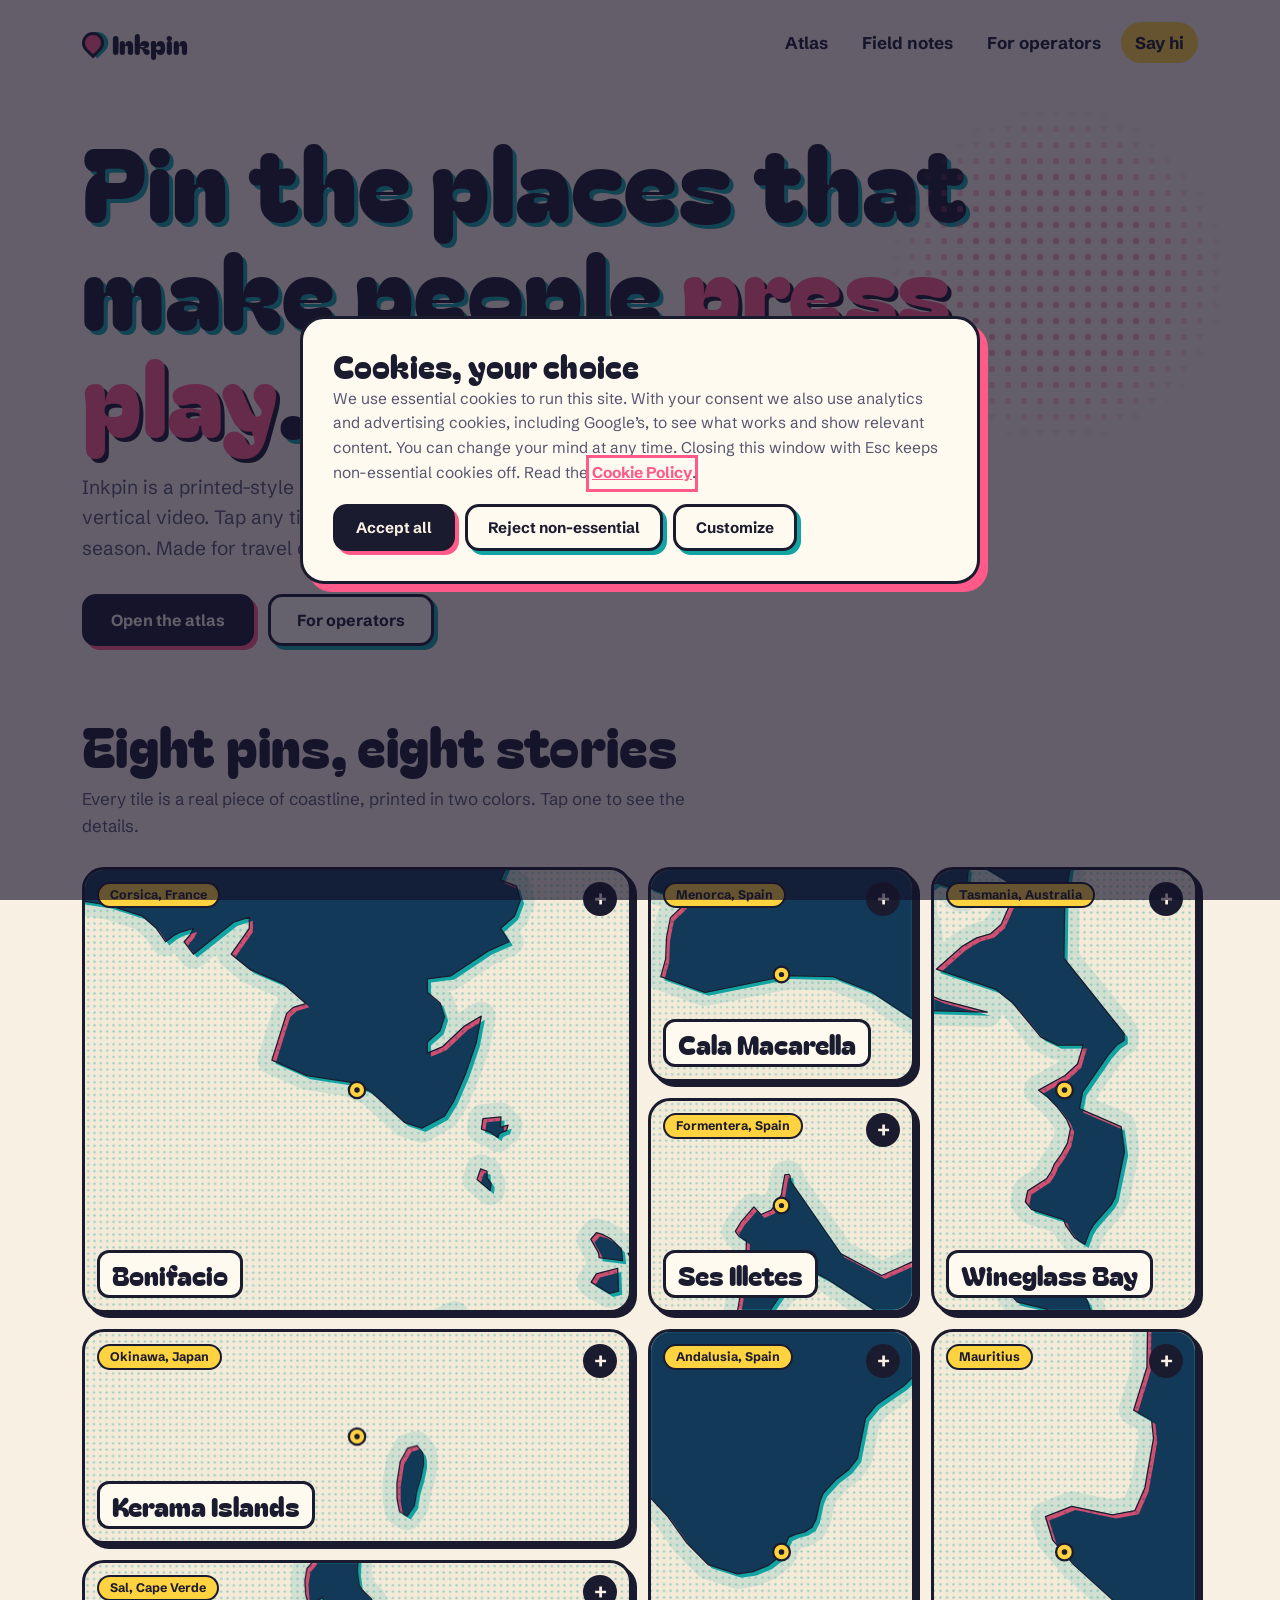
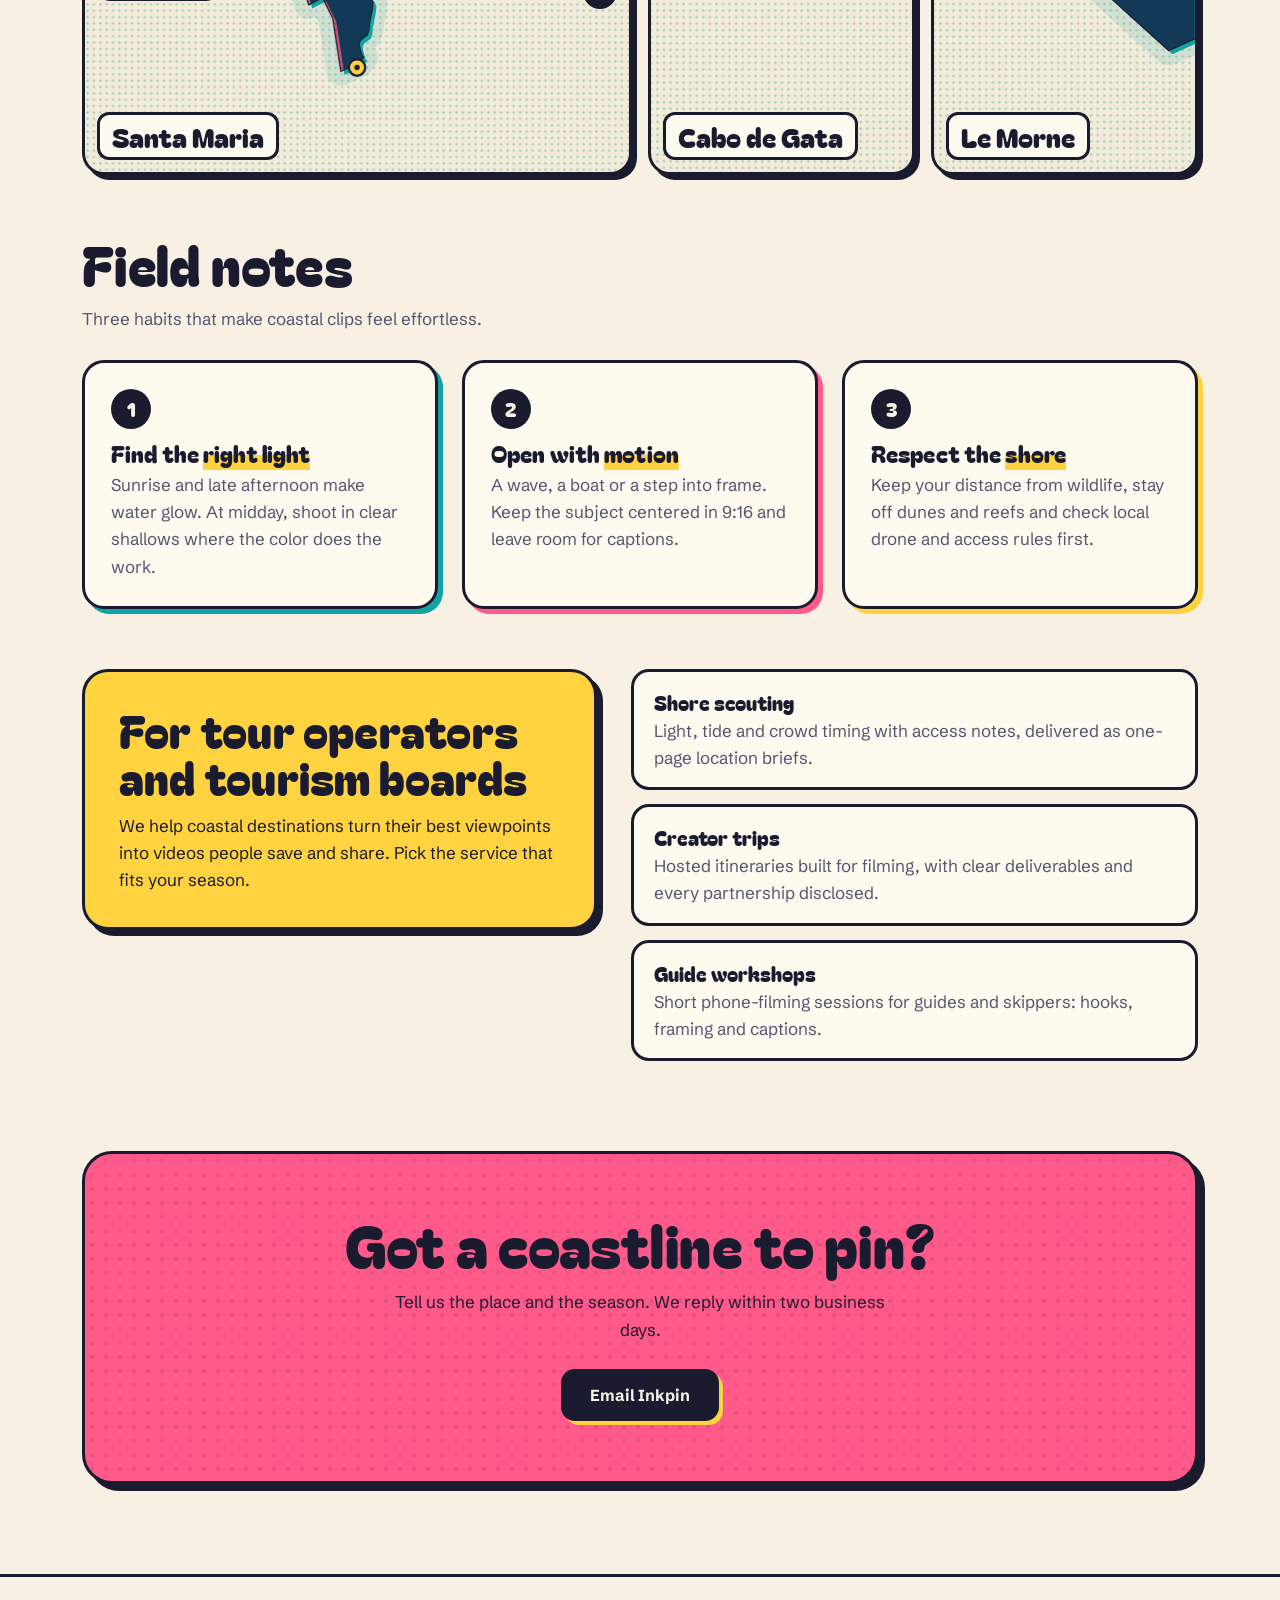
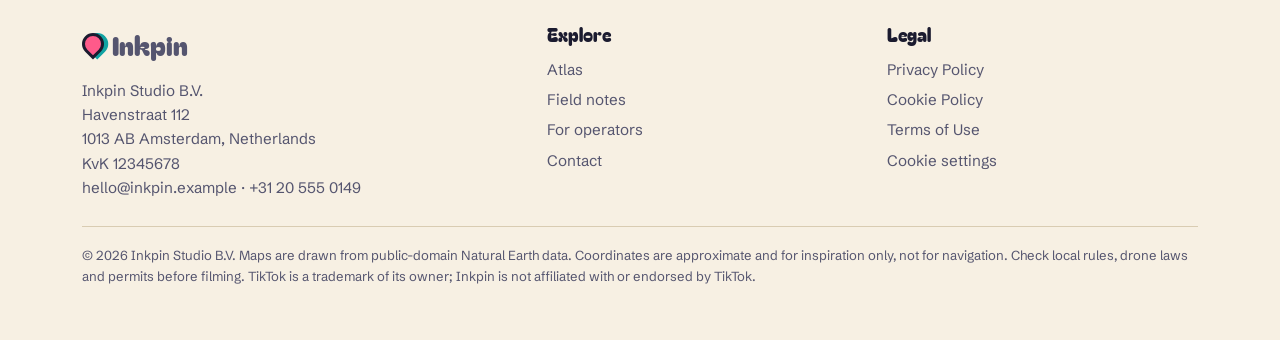
==== index.html @ 1e636bf9 "Add files via upload" ====
<!DOCTYPE html>
<html lang="en">
<head>
<meta charset="utf-8">
<meta name="viewport" content="width=device-width, initial-scale=1, viewport-fit=cover">
<title>Inkpin – A Printed-Style Atlas of Coastlines for Travel Video</title>
<meta name="description" content="Eight coastlines drawn as two-color prints, with shot ideas, light and season for travel TikTok creators and tour operators.">
<link rel="preconnect" href="https://fonts.googleapis.com">
<link rel="preconnect" href="https://fonts.gstatic.com" crossorigin>
<link href="https://fonts.googleapis.com/css2?family=Bagel+Fat+One&family=Schibsted+Grotesk:wght@400;500;700&display=swap" rel="stylesheet">
<style>
:root{--bg:#f7f0e3;--card:#fffaf0;--ink:#1b1b2f;--muted:#55556f;--pink:#ff5a8a;--teal:#12a3a3;--yel:#ffd23f;--sea:#f3ead8;--line:#d9ccb2;--blend:multiply;
box-sizing:border-box;padding-top:env(safe-area-inset-top,0px);padding-bottom:env(safe-area-inset-bottom,0px)}
@media (prefers-color-scheme:dark){:root:not([data-theme="light"]){--bg:#14131f;--card:#1d1c2e;--ink:#f7f0e3;--muted:#b4b2cc;--pink:#ff6f9a;--teal:#36d0c9;--sea:#1b1a2c;--line:#34324d;--blend:normal;color-scheme:dark}}
:root[data-theme="dark"]{--bg:#14131f;--card:#1d1c2e;--ink:#f7f0e3;--muted:#b4b2cc;--pink:#ff6f9a;--teal:#36d0c9;--sea:#1b1a2c;--line:#34324d;--blend:normal;color-scheme:dark}
html{scroll-padding-top:env(safe-area-inset-top,0px);scroll-behavior:smooth}
*,*::before,*::after{box-sizing:border-box}
body{margin:0;background:var(--bg);color:var(--ink);font:400 17px/1.6 "Schibsted Grotesk",system-ui,sans-serif}
h1,h2,h3{font-family:"Bagel Fat One","Schibsted Grotesk",sans-serif;font-weight:400;margin:0;line-height:1.05;letter-spacing:.005em}
a{color:inherit}
:focus-visible{outline:3px solid var(--pink);outline-offset:3px}
.wrap{max-width:1160px;margin:0 auto;padding:0 22px}
.top{display:flex;justify-content:space-between;align-items:center;gap:14px;flex-wrap:wrap;padding:22px 0}
.logo{font:400 1.7rem "Bagel Fat One",sans-serif;text-decoration:none;display:flex;align-items:center;gap:8px}
.logo i{width:22px;height:22px;border-radius:50% 50% 50% 0;transform:rotate(-45deg);background:var(--pink);border:3px solid var(--ink);display:block;box-shadow:3px 3px 0 var(--teal)}
.top nav{display:flex;gap:6px;flex-wrap:wrap}
.top nav a{text-decoration:none;font-weight:700;padding:7px 14px;border-radius:999px}
.top nav a:hover{background:var(--yel);color:#1b1b2f}
.btn{display:inline-block;background:var(--ink);color:var(--bg);border:3px solid var(--ink);border-radius:14px;padding:13px 26px;font:700 1rem "Schibsted Grotesk",sans-serif;text-decoration:none;cursor:pointer;box-shadow:4px 4px 0 var(--pink);transition:transform .12s,box-shadow .12s}
.btn:hover{transform:translate(2px,2px);box-shadow:2px 2px 0 var(--pink)}
.btn.o{background:var(--card);color:var(--ink);box-shadow:4px 4px 0 var(--teal)}
.btn.o:hover{box-shadow:2px 2px 0 var(--teal)}
.row{display:flex;gap:14px;flex-wrap:wrap}
.hero{padding:40px 0 60px;position:relative}
.hero h1{font-size:clamp(2.8rem,8vw,6.4rem);max-width:10em;text-shadow:4px 4px 0 var(--teal);mix-blend-mode:normal}
.hero h1 em{font-style:normal;color:var(--pink);text-shadow:4px 4px 0 var(--ink)}
.hero p{font-size:1.2rem;color:var(--muted);max-width:33em;margin:24px 0 30px}
.dots{position:absolute;right:-30px;top:20px;width:340px;height:340px;border-radius:50%;background:radial-gradient(var(--pink) 28%,transparent 30%) 0 0/16px 16px;opacity:.5;mask-image:radial-gradient(circle,#000 40%,transparent 72%);-webkit-mask-image:radial-gradient(circle,#000 40%,transparent 72%);pointer-events:none}
section{padding:50px 0 10px}
.h{max-width:38em;margin-bottom:28px}
.h h2{font-size:clamp(2rem,4.8vw,3.4rem)}
.h p{color:var(--muted);margin:12px 0 0}
.bento{display:grid;grid-template-columns:repeat(4,1fr);grid-auto-rows:215px;gap:16px;grid-auto-flow:dense}
.tile{position:relative;border:3px solid var(--ink);border-radius:22px;overflow:hidden;padding:0;cursor:pointer;background:var(--sea);box-shadow:5px 5px 0 var(--ink);text-align:left;color:var(--ink);font:inherit;transition:transform .15s,box-shadow .15s}
.tile:hover{transform:translate(-2px,-2px);box-shadow:8px 8px 0 var(--pink)}
.tile.big{grid-column:span 2;grid-row:span 2}
.tile.wide{grid-column:span 2}
.tile.tall{grid-row:span 2}
.m{position:absolute;inset:0}
.m svg{display:block;width:100%;height:100%}
.m .dt{opacity:.4}
.m pattern circle{fill:var(--teal)}
.m .sh{fill:var(--teal);opacity:.14}
.m .lt{fill:var(--teal)}
.m .lp{fill:var(--pink);mix-blend-mode:var(--blend)}
.m .lo{fill:none;stroke:var(--ink);stroke-width:1.4;stroke-linejoin:round}
.m .pn1{fill:var(--yel);stroke:var(--ink);stroke-width:2.5}
.m .pn2{fill:var(--ink)}
.nm{position:absolute;left:12px;bottom:12px;right:12px;font:400 clamp(1.15rem,2.2vw,1.7rem) "Bagel Fat One",sans-serif;line-height:1.05;background:var(--card);border:3px solid var(--ink);border-radius:12px;padding:7px 12px;width:fit-content;max-width:calc(100% - 24px)}
.rg{position:absolute;left:12px;top:12px;background:var(--yel);color:#1b1b2f;border:2px solid var(--ink);border-radius:999px;padding:1px 11px;font-size:.78rem;font-weight:700}
.pl{position:absolute;right:12px;top:12px;width:34px;height:34px;border-radius:50%;background:var(--ink);color:var(--bg);display:grid;place-items:center;font:700 1.3rem/1 "Schibsted Grotesk",sans-serif}
.notes{display:grid;grid-template-columns:repeat(auto-fit,minmax(250px,1fr));gap:24px}
.note{background:var(--card);border:3px solid var(--ink);border-radius:22px;padding:26px;box-shadow:5px 5px 0 var(--teal)}
.note:nth-child(2){box-shadow:5px 5px 0 var(--pink)}
.note:nth-child(3){box-shadow:5px 5px 0 var(--yel)}
.note b{display:inline-grid;place-items:center;width:40px;height:40px;border-radius:50%;background:var(--ink);color:var(--bg);font:400 1.2rem "Bagel Fat One",sans-serif;margin-bottom:12px}
.note h3{font-size:1.45rem;margin-bottom:6px}
.note h3 mark{background:linear-gradient(transparent 55%,var(--yel) 55%);color:inherit}
.note p{margin:0;color:var(--muted)}
.ops{display:grid;grid-template-columns:1fr 1.1fr;gap:34px;align-items:start}
.ops .yc{background:var(--yel);color:#1b1b2f;border:3px solid var(--ink);border-radius:26px;padding:34px;box-shadow:6px 6px 0 var(--ink)}
.ops .yc h2{font-size:clamp(1.9rem,4vw,2.8rem);margin-bottom:12px}
.ops .yc p{margin:0}
.ops ul{margin:0;padding:0;list-style:none;display:grid;gap:14px}
.ops li{background:var(--card);border:3px solid var(--ink);border-radius:18px;padding:16px 20px}
.ops li b{display:block;font:400 1.25rem "Bagel Fat One",sans-serif}
.ops li span{color:var(--muted)}
.cta{margin-top:30px;background:var(--pink);color:#1b1b2f;border:3px solid var(--ink);border-radius:30px;padding:60px 30px;text-align:center;box-shadow:7px 7px 0 var(--ink);position:relative;overflow:hidden}
.cta::before{content:"";position:absolute;inset:0;background:radial-gradient(#1b1b2f 22%,transparent 24%) 0 0/14px 14px;opacity:.1}
.cta>*{position:relative}
.cta h2{font-size:clamp(2rem,5vw,3.6rem)}
.cta p{max-width:30em;margin:14px auto 26px}
.cta .btn{background:#1b1b2f;color:#f7f0e3;box-shadow:4px 4px 0 var(--yel)}
footer{margin-top:80px;border-top:3px solid var(--ink);padding:44px 0 40px;color:var(--muted);font-size:.95rem}
.fg{display:grid;grid-template-columns:1.4fr 1fr 1fr;gap:30px}
footer h4{font:400 1.15rem "Bagel Fat One",sans-serif;color:var(--ink);margin:0 0 8px}
footer a,footer .lnk{display:block;color:var(--muted);text-decoration:none;background:none;border:0;padding:3px 0;font:inherit;cursor:pointer;text-align:left}
footer a:hover,footer .lnk:hover{color:var(--ink);text-decoration:underline}
address{font-style:normal}
.fine{margin-top:26px;padding-top:18px;border-top:1px solid var(--line);font-size:.82rem}
dialog{border:3px solid var(--ink);border-radius:24px;max-width:680px;width:calc(100% - 28px);padding:0;background:var(--card);color:var(--ink);box-shadow:8px 8px 0 var(--pink)}
dialog::backdrop{background:rgba(20,18,40,.65)}
.dlg{padding:26px 28px;max-height:84vh;overflow:auto}
.dlg h2{font-size:1.9rem;margin-bottom:4px}
.dlg h3{font-size:1.15rem;margin:18px 0 4px}
.dlg p{color:var(--muted);font-size:.95rem;margin:4px 0}
.dlg table{width:100%;border-collapse:collapse;font-size:.88rem;margin-top:8px}
.dlg th,.dlg td{text-align:left;border-bottom:2px solid var(--line);padding:7px 6px;color:var(--muted);vertical-align:top}
.dlg th{color:var(--ink)}
.dm{position:relative;aspect-ratio:2/1;border:3px solid var(--ink);border-radius:16px;overflow:hidden;background:var(--sea);margin-bottom:16px}
.sp .reg2{color:var(--pink);font-weight:700;margin-bottom:8px}
.sp dl{margin:12px 0 0;display:grid;grid-template-columns:auto 1fr;gap:4px 16px;border-top:2px solid var(--line);padding-top:12px;font-size:.95rem}
.sp dt{font-weight:700}.sp dd{margin:0;color:var(--muted)}
#cc .dlg{padding:30px}
#cc h2{font-size:2rem}
#cc p{font-size:.97rem;color:var(--muted)}
#cc .lk{display:inline;background:none;border:0;padding:0;font:inherit;text-decoration:underline;cursor:pointer;color:var(--pink);font-weight:700}
#cc .row{margin-top:18px;gap:10px}
#cc .btn{padding:11px 20px;font-size:.95rem}
.prefs{display:none;margin-top:12px}
.prefs.open{display:block}
.prefs label{display:flex;gap:10px;padding:9px 0;border-top:2px solid var(--line);font-size:.93rem;color:var(--muted)}
.prefs b{color:var(--ink)}
.prefs input{margin-top:4px;width:19px;height:19px;accent-color:#ff5a8a}
@media (max-width:900px){.bento{grid-template-columns:repeat(2,1fr);grid-auto-rows:185px}.ops,.fg{grid-template-columns:1fr}.dots{display:none}.top nav a:not(.keep){display:none}}
@media (prefers-reduced-motion:reduce){html{scroll-behavior:auto}.btn,.tile{transition:none}}
</style>
</head>
<body>
<div class="wrap">
  <header class="top">
    <a class="logo" href="#top"><i></i>Inkpin</a>
    <nav><a href="#atlas">Atlas</a><a href="#notes">Field notes</a><a href="#operators">For operators</a><a class="keep" href="#contact" style="background:var(--yel);color:#1b1b2f">Say hi</a></nav>
  </header>

  <main id="top">
    <div class="hero">
      <div class="dots" aria-hidden="true"></div>
      <h1>Pin the places that make people <em>press play</em>.</h1>
      <p>Inkpin is a printed-style atlas of eight coastlines that look incredible in vertical video. Tap any tile for the shot idea, the light and the best season. Made for travel creators and tour operators.</p>
      <div class="row"><a class="btn" href="#atlas">Open the atlas</a><a class="btn o" href="#operators">For operators</a></div>
    </div>

    <section id="atlas" style="padding-top:10px">
      <div class="h"><h2>Eight pins, eight stories</h2><p>Every tile is a real piece of coastline, printed in two colors. Tap one to see the details.</p></div>
      <div class="bento" id="bento"></div>
    </section>

    <section id="notes">
      <div class="h"><h2>Field notes</h2><p>Three habits that make coastal clips feel effortless.</p></div>
      <div class="notes">
        <div class="note"><b>1</b><h3>Find the <mark>right light</mark></h3><p>Sunrise and late afternoon make water glow. At midday, shoot in clear shallows where the color does the work.</p></div>
        <div class="note"><b>2</b><h3>Open with <mark>motion</mark></h3><p>A wave, a boat or a step into frame. Keep the subject centered in 9:16 and leave room for captions.</p></div>
        <div class="note"><b>3</b><h3>Respect the <mark>shore</mark></h3><p>Keep your distance from wildlife, stay off dunes and reefs and check local drone and access rules first.</p></div>
      </div>
    </section>

    <section id="operators">
      <div class="ops">
        <div class="yc"><h2>For tour operators and tourism boards</h2><p>We help coastal destinations turn their best viewpoints into videos people save and share. Pick the service that fits your season.</p></div>
        <ul>
          <li><b>Shore scouting</b><span>Light, tide and crowd timing with access notes, delivered as one-page location briefs.</span></li>
          <li><b>Creator trips</b><span>Hosted itineraries built for filming, with clear deliverables and every partnership disclosed.</span></li>
          <li><b>Guide workshops</b><span>Short phone-filming sessions for guides and skippers: hooks, framing and captions.</span></li>
        </ul>
      </div>
    </section>

    <section id="contact">
      <div class="cta"><h2>Got a coastline to pin?</h2><p>Tell us the place and the season. We reply within two business days.</p><a class="btn" href="mailto:hello@inkpin.example">Email Inkpin</a></div>
    </section>
  </main>
</div>

<footer><div class="wrap">
  <div class="fg">
    <div><a class="logo" href="#top"><i></i>Inkpin</a>
      <address style="margin-top:12px">Inkpin Studio B.V.<br>Havenstraat 112<br>1013 AB Amsterdam, Netherlands<br>KvK 12345678<br>hello@inkpin.example · +31 20 555 0149</address></div>
    <div><h4>Explore</h4><a href="#atlas">Atlas</a><a href="#notes">Field notes</a><a href="#operators">For operators</a><a href="#contact">Contact</a></div>
    <div><h4>Legal</h4><button class="lnk" data-open="privacy">Privacy Policy</button><button class="lnk" data-open="cookies">Cookie Policy</button><button class="lnk" data-open="terms">Terms of Use</button><button class="lnk" id="cc-reopen">Cookie settings</button></div>
  </div>
  <p class="fine">© 2026 Inkpin Studio B.V. Maps are drawn from public-domain Natural Earth data. Coordinates are approximate and for inspiration only, not for navigation. Check local rules, drone laws and permits before filming. TikTok is a trademark of its owner; Inkpin is not affiliated with or endorsed by TikTok.</p>
</div></footer>

<dialog id="spot"><div class="dlg sp"><button class="btn o" data-close style="float:right;padding:6px 16px;box-shadow:3px 3px 0 var(--teal)">Close</button><div id="spb"></div></div></dialog>

<dialog id="cc" aria-labelledby="cc-t"><div class="dlg">
  <h2 id="cc-t">Cookies, your choice</h2>
  <p>We use essential cookies to run this site. With your consent we also use analytics and advertising cookies, including Google’s, to see what works and show relevant content. You can change your mind at any time. Closing this window with Esc keeps non-essential cookies off. Read the <button class="lk" data-open="cookies">Cookie Policy</button>.</p>
  <div class="prefs" id="prefs">
    <label><input type="checkbox" checked disabled><span><b>Necessary.</b> Security and remembering your choice. Always on.</span></label>
    <label><input type="checkbox" id="c-an"><span><b>Analytics.</b> Aggregated visit statistics, e.g. Google Analytics.</span></label>
    <label><input type="checkbox" id="c-ad"><span><b>Advertising.</b> Ad measurement and personalization, e.g. Google Ads.</span></label>
  </div>
  <div class="row">
    <button class="btn" id="cc-all">Accept all</button>
    <button class="btn o" id="cc-none">Reject non-essential</button>
    <button class="btn o" id="cc-cust">Customize</button>
    <button class="btn" id="cc-save" style="display:none">Save choices</button>
  </div>
</div></dialog>

<dialog id="privacy"><div class="dlg"><button class="btn o" data-close style="float:right;padding:6px 16px;box-shadow:3px 3px 0 var(--teal)">Close</button><h2>Privacy Policy</h2><p>Last updated: November 17, 2026</p>
<h3>Who we are</h3><p>Inkpin Studio B.V., Havenstraat 112, 1013 AB Amsterdam, Netherlands (KvK 12345678), is the controller of personal data processed through this site. Contact: hello@inkpin.example.</p>
<h3>What we collect</h3><p>Details you send by email (name, email address, message) and, only with your consent, cookie data such as pages viewed, approximate location, device and browser type.</p>
<h3>Why we use it</h3><p>To reply to you (legitimate interest), to improve the site (consent for analytics) and to measure advertising (consent).</p>
<h3>Google services</h3><p>If you accept analytics or advertising cookies, Google may process data under its own policies; see policies.google.com/technologies/partner-sites. Google Consent Mode keeps storage denied until you choose.</p>
<h3>Retention and sharing</h3><p>Enquiry emails are kept up to 24 months. We share data only with service providers acting for us, such as email and analytics tools, or when the law requires. We do not sell personal information.</p>
<h3>Your rights</h3><p>Under the GDPR you can access, correct, delete or port your data, restrict or object to processing, withdraw consent anytime and complain to the Dutch Data Protection Authority (Autoriteit Persoonsgegevens) or your local regulator.</p>
<h3>Children</h3><p>This site is not directed at children under 16.</p></div></dialog>

<dialog id="cookies"><div class="dlg"><button class="btn o" data-close style="float:right;padding:6px 16px;box-shadow:3px 3px 0 var(--teal)">Close</button><h2>Cookie Policy</h2><p>Last updated: November 17, 2026</p>
<p>Cookies and similar tools such as local storage are small files kept on your device. We ask for consent before using any that are not strictly necessary, and rejecting is as easy as accepting.</p>
<table><tr><th>Category</th><th>Purpose</th><th>Duration</th></tr>
<tr><td>Necessary</td><td>Stores your choice (inkpin_consent)</td><td>12 months</td></tr>
<tr><td>Analytics</td><td>Measures visits, e.g. Google Analytics (_ga, _ga_*)</td><td>Up to 24 months</td></tr>
<tr><td>Advertising</td><td>Ad measurement, e.g. Google Ads (_gcl_*, IDE)</td><td>Up to 13 months</td></tr></table>
<h3>Change your mind</h3><p>Use “Cookie settings” in the footer at any time, or block and delete cookies in your browser settings.</p>
<h3>Consent signals</h3><p>Where Google tags are used, your choice is passed through Google Consent Mode (analytics_storage, ad_storage, ad_user_data and ad_personalization default to denied).</p></div></dialog>

<dialog id="terms"><div class="dlg"><button class="btn o" data-close style="float:right;padding:6px 16px;box-shadow:3px 3px 0 var(--teal)">Close</button><h2>Terms of Use</h2><p>Last updated: November 17, 2026</p>
<p>Content here is for general inspiration and is not a navigational aid. Conditions, access rules, drone regulations, tides and seasons change, so verify details with local authorities and providers before you travel or film.</p>
<p>All text and design belong to Inkpin Studio B.V. and may not be copied without permission. We are not liable for loss arising from reliance on this information, except where the law does not allow us to exclude liability. These terms are governed by Dutch law.</p></div></dialog>

<script>
(function(){
  var P=[["big", "Bonifacio", "Corsica, France", "Film the old town perched on white cliffs from a boat in the strait, then cut to a stair shot down to the harbour.", "41.39° N, 9.16° E", "Late afternoon", "May–Jun, Sep"], ["small", "Cala Macarella", "Menorca, Spain", "Walk down the pine-shaded path to reveal the pale cove, then drop to water level for a slow pan across the shallows.", "39.94° N, 3.94° E", "Early morning", "May–Jun, Sep"], ["tall", "Wineglass Bay", "Tasmania, Australia", "Climb to the lookout and frame the perfect crescent beach, then descend to the sand for a slow-motion walk.", "42.16° S, 148.30° E", "Morning", "Oct–Apr"], ["small", "Ses Illetes", "Formentera, Spain", "Shoot the sandbar where both sides of the sea meet, with a low angle that makes the water look endless.", "38.73° N, 1.43° E", "Late morning", "Jun, Sep"], ["wide", "Kerama Islands", "Okinawa, Japan", "Drop into clear blue shallows from the edge of the boat. Keep a respectful distance from sea turtles.", "26.23° N, 127.30° E", "Midday", "Apr–Oct"], ["tall", "Cabo de Gata", "Andalusia, Spain", "Dry volcanic cliffs and wild coves: start on a ridge trail and finish with a barefoot walk into the sea.", "36.75° N, 2.11° W", "Sunrise", "Apr–Jun, Oct"], ["tall", "Le Morne", "Mauritius", "Kitesurfers racing across the lagoon with the mountain behind them, then a quiet close-up of footprints on the sand.", "20.45° S, 57.31° E", "Afternoon", "Jun–Oct"], ["wide", "Santa Maria", "Sal, Cape Verde", "Start on the long pier at sunrise with fishermen at work, then cut to colorful boats and a wide ocean finish.", "16.60° N, 22.91° W", "Sunrise", "Nov–Jun"]];
  var MAPS=["<svg viewBox=\"0 0 600 500\" preserveAspectRatio=\"xMidYMid slice\" role=\"img\" aria-label=\"Map of the coast around Bonifacio\" xmlns=\"http://www.w3.org/2000/svg\"><defs><pattern id=\"d0\" width=\"7\" height=\"7\" patternUnits=\"userSpaceOnUse\"><circle cx=\"3.5\" cy=\"3.5\" r=\"1.3\"/></pattern></defs><rect class=\"dt\" width=\"600\" height=\"500\" fill=\"url(#d0)\"/><path class=\"sh\" d=\"M550.9 434.4L552.6 441.7L543.9 454.6L542.2 460.7L543.0 466.9L546.1 472.4L549.6 475.5L559.8 481.9L570.5 488.2L574.8 489.9L581.1 490.2L592.5 487.3L596.8 485.4L600.4 482.5L603.5 477.2L604.4 472.7L604.2 463.5L608.5 464.2L613.1 463.6L617.3 461.7L620.0 459.5L620.0 393.9L610.8 401.1L597.8 409.1L590.1 401.8L577.4 394.7L564.3 391.3L559.7 391.9L555.4 393.9L551.8 397.0L544.8 405.5L542.1 412.5L542.9 420.1L550.9 434.4ZM604.8 519.9L599.4 514.6L582.3 506.4L578.2 505.0L567.8 503.6L562.8 504.6L551.3 509.6L547.3 514.0L545.0 520.0L604.8 519.9ZM106.7 109.7L110.1 113.1L114.4 115.3L119.1 116.2L123.8 115.6L129.5 112.7L145.3 100.1L146.5 106.3L150.1 111.6L173.9 130.9L210.5 146.7L214.9 150.6L210.5 154.8L207.7 159.1L190.5 213.7L190.2 218.3L191.3 222.9L193.6 226.9L197.0 230.1L239.7 249.2L287.0 256.8L306.3 265.2L344.2 299.5L368.1 307.8L371.3 308.2L376.1 307.5L406.6 291.2L409.8 287.5L420.9 269.6L434.8 237.4L446.6 203.4L452.8 171.4L452.7 165.0L450.1 159.2L445.5 154.8L439.6 152.6L434.8 152.5L430.3 153.9L411.8 164.8L406.4 147.7L404.0 143.8L400.6 140.5L407.2 139.6L411.2 138.0L452.1 110.9L475.6 100.5L480.3 96.6L483.1 91.2L483.8 86.7L483.2 82.2L479.3 74.7L485.4 69.2L488.0 65.3L495.3 46.3L496.2 39.7L490.1 17.8L486.0 12.8L479.7 9.5L482.3 -8.9L481.2 -20.0L-20.0 -20.0L-20.0 58.5L-11.4 56.5L21.2 61.5L54.9 72.1L66.6 82.4L76.7 96.9L80.1 99.9L84.3 101.8L90.3 102.5L94.8 101.4L98.8 99.1L106.7 109.7ZM462.1 516.5L457.9 511.9L455.3 510.3L450.8 508.9L446.2 508.8L431.4 512.2L427.2 511.5L425.6 509.7L422.9 494.5L420.2 488.9L418.0 486.6L414.0 484.1L409.5 482.8L406.4 482.8L400.3 484.4L374.4 497.4L340.9 506.8L317.6 520.0L464.1 520.0L462.1 516.5ZM285.9 520.0L278.9 515.9L272.7 515.2L266.6 516.9L262.4 520.0L285.9 520.0ZM470.3 309.8L475.5 306.7L478.4 303.3L482.0 293.1L482.6 288.5L481.9 283.9L479.8 279.8L476.7 276.3L473.9 274.5L469.9 268.2L463.4 264.4L457.3 263.8L435.7 266.0L431.1 267.7L427.3 270.7L424.5 274.7L423.4 277.7L421.2 292.3L421.7 297.1L422.8 300.1L426.7 305.2L430.8 307.8L439.7 310.9L449.1 317.1L453.6 318.3L458.3 318.2L462.8 316.7L466.6 313.9L470.3 309.8ZM442.2 322.0L437.5 321.0L432.7 321.4L428.3 323.2L424.6 326.2L421.3 331.7L416.8 344.9L416.4 349.6L418.1 355.8L422.0 360.8L439.1 374.9L443.5 376.6L448.2 376.9L451.3 376.3L455.5 374.4L459.1 371.4L460.9 368.8L462.6 364.4L463.9 352.0L462.4 346.3L459.4 341.6L459.0 336.2L456.5 330.5L452.0 326.1L442.2 322.0Z\"/><path class=\"lt\" transform=\"translate(4 4)\" d=\"M410.6 516.9L407.5 498.7L380.1 512.4L352.7 520.0L413.4 520.0L410.6 516.9ZM587.5 446.6L564.0 452.8L558.2 461.9L578.6 474.4L588.5 471.8L587.5 446.6ZM436.4 336.9L432.4 348.6L446.9 360.9L447.9 353.0L443.5 346.8L443.4 339.6L436.4 336.9ZM456.7 298.6L459.3 296.8L464.9 294.8L466.6 288.8L458.1 291.3L458.8 279.7L438.9 281.7L437.2 293.1L447.4 296.8L455.5 302.4L456.7 298.6ZM-12.1 40.2L24.8 45.8L62.9 57.9L78.7 71.7L88.9 86.5L97.6 79.8L103.6 76.4L119.6 71.7L116.4 78.3L109.4 86.5L119.6 100.2L163.8 65.0L181.2 59.3L181.2 71.7L161.3 100.2L182.8 117.6L219.2 133.0L243.5 154.7L229.7 158.9L222.4 165.5L206.1 217.0L244.8 234.1L291.5 241.3L315.2 251.6L352.3 285.7L371.6 292.2L396.3 279.0L406.8 262.1L419.7 232.2L431.4 198.2L437.1 168.4L418.5 179.5L394.6 202.1L377.6 209.4L377.6 197.0L391.5 184.8L396.5 169.4L391.6 153.9L377.6 142.3L377.6 127.5L403.6 124.0L444.4 96.8L467.8 86.5L458.5 71.7L473.7 58.3L480.3 40.7L475.9 25.2L458.5 18.2L464.6 4.1L466.4 -9.6L465.1 -20.0L-20.0 -20.0L-20.0 42.1L-12.1 40.2ZM568.4 519.6L567.3 520.0L571.0 520.0L568.4 519.6ZM608.5 421.0L604.1 429.0L599.0 430.2L608.7 448.2L615.2 437.0L620.0 440.2L620.0 414.3L608.5 421.0ZM566.5 429.9L567.1 435.0L592.9 438.3L591.5 425.3L580.4 414.5L571.6 409.6L564.0 407.3L557.9 414.6L566.5 429.9Z\"/><path class=\"lp\" d=\"M410.6 516.9L407.5 498.7L380.1 512.4L352.7 520.0L413.4 520.0L410.6 516.9ZM587.5 446.6L564.0 452.8L558.2 461.9L578.6 474.4L588.5 471.8L587.5 446.6ZM436.4 336.9L432.4 348.6L446.9 360.9L447.9 353.0L443.5 346.8L443.4 339.6L436.4 336.9ZM456.7 298.6L459.3 296.8L464.9 294.8L466.6 288.8L458.1 291.3L458.8 279.7L438.9 281.7L437.2 293.1L447.4 296.8L455.5 302.4L456.7 298.6ZM-12.1 40.2L24.8 45.8L62.9 57.9L78.7 71.7L88.9 86.5L97.6 79.8L103.6 76.4L119.6 71.7L116.4 78.3L109.4 86.5L119.6 100.2L163.8 65.0L181.2 59.3L181.2 71.7L161.3 100.2L182.8 117.6L219.2 133.0L243.5 154.7L229.7 158.9L222.4 165.5L206.1 217.0L244.8 234.1L291.5 241.3L315.2 251.6L352.3 285.7L371.6 292.2L396.3 279.0L406.8 262.1L419.7 232.2L431.4 198.2L437.1 168.4L418.5 179.5L394.6 202.1L377.6 209.4L377.6 197.0L391.5 184.8L396.5 169.4L391.6 153.9L377.6 142.3L377.6 127.5L403.6 124.0L444.4 96.8L467.8 86.5L458.5 71.7L473.7 58.3L480.3 40.7L475.9 25.2L458.5 18.2L464.6 4.1L466.4 -9.6L465.1 -20.0L-20.0 -20.0L-20.0 42.1L-12.1 40.2ZM568.4 519.6L567.3 520.0L571.0 520.0L568.4 519.6ZM608.5 421.0L604.1 429.0L599.0 430.2L608.7 448.2L615.2 437.0L620.0 440.2L620.0 414.3L608.5 421.0ZM566.5 429.9L567.1 435.0L592.9 438.3L591.5 425.3L580.4 414.5L571.6 409.6L564.0 407.3L557.9 414.6L566.5 429.9Z\"/><path class=\"lo\" d=\"M410.6 516.9L407.5 498.7L380.1 512.4L352.7 520.0L413.4 520.0L410.6 516.9ZM587.5 446.6L564.0 452.8L558.2 461.9L578.6 474.4L588.5 471.8L587.5 446.6ZM436.4 336.9L432.4 348.6L446.9 360.9L447.9 353.0L443.5 346.8L443.4 339.6L436.4 336.9ZM456.7 298.6L459.3 296.8L464.9 294.8L466.6 288.8L458.1 291.3L458.8 279.7L438.9 281.7L437.2 293.1L447.4 296.8L455.5 302.4L456.7 298.6ZM-12.1 40.2L24.8 45.8L62.9 57.9L78.7 71.7L88.9 86.5L97.6 79.8L103.6 76.4L119.6 71.7L116.4 78.3L109.4 86.5L119.6 100.2L163.8 65.0L181.2 59.3L181.2 71.7L161.3 100.2L182.8 117.6L219.2 133.0L243.5 154.7L229.7 158.9L222.4 165.5L206.1 217.0L244.8 234.1L291.5 241.3L315.2 251.6L352.3 285.7L371.6 292.2L396.3 279.0L406.8 262.1L419.7 232.2L431.4 198.2L437.1 168.4L418.5 179.5L394.6 202.1L377.6 209.4L377.6 197.0L391.5 184.8L396.5 169.4L391.6 153.9L377.6 142.3L377.6 127.5L403.6 124.0L444.4 96.8L467.8 86.5L458.5 71.7L473.7 58.3L480.3 40.7L475.9 25.2L458.5 18.2L464.6 4.1L466.4 -9.6L465.1 -20.0L-20.0 -20.0L-20.0 42.1L-12.1 40.2ZM568.4 519.6L567.3 520.0L571.0 520.0L568.4 519.6ZM608.5 421.0L604.1 429.0L599.0 430.2L608.7 448.2L615.2 437.0L620.0 440.2L620.0 414.3L608.5 421.0ZM566.5 429.9L567.1 435.0L592.9 438.3L591.5 425.3L580.4 414.5L571.6 409.6L564.0 407.3L557.9 414.6L566.5 429.9Z\"/><circle class=\"pn1\" cx=\"300\" cy=\"250\" r=\"9\"/><circle class=\"pn2\" cx=\"300\" cy=\"250\" r=\"3\"/></svg>", "<svg viewBox=\"0 0 300 240\" preserveAspectRatio=\"xMidYMid slice\" role=\"img\" aria-label=\"Map of the coast around Cala Macarella\" xmlns=\"http://www.w3.org/2000/svg\"><defs><pattern id=\"d1\" width=\"7\" height=\"7\" patternUnits=\"userSpaceOnUse\"><circle cx=\"3.5\" cy=\"3.5\" r=\"1.3\"/></pattern></defs><rect class=\"dt\" width=\"300\" height=\"240\" fill=\"url(#d1)\"/><path class=\"sh\" d=\"M12.0 42.6L8.5 47.0L6.8 51.6L2.2 75.3L1.1 99.6L-4.6 121.4L-4.2 126.2L-2.4 130.6L0.6 134.3L4.6 136.9L56.9 155.6L62.5 156.5L158.3 137.3L206.3 138.4L246.3 154.4L320.0 203.2L320.0 -20.0L-20.0 -20.0L-20.0 25.0L-8.1 35.0L12.0 42.6Z\"/><path class=\"lt\" transform=\"translate(4 4)\" d=\"M-11.9 10.8L0.1 21.2L26.8 31.0L37.5 40.5L22.5 54.7L18.0 77.3L17.0 102.0L11.4 122.5L62.2 140.5L156.9 121.3L209.5 122.5L253.8 140.1L320.0 184.0L320.0 -20.0L-20.0 -20.0L-20.0 -2.5L-11.9 10.8Z\"/><path class=\"lp\" d=\"M-11.9 10.8L0.1 21.2L26.8 31.0L37.5 40.5L22.5 54.7L18.0 77.3L17.0 102.0L11.4 122.5L62.2 140.5L156.9 121.3L209.5 122.5L253.8 140.1L320.0 184.0L320.0 -20.0L-20.0 -20.0L-20.0 -2.5L-11.9 10.8Z\"/><path class=\"lo\" d=\"M-11.9 10.8L0.1 21.2L26.8 31.0L37.5 40.5L22.5 54.7L18.0 77.3L17.0 102.0L11.4 122.5L62.2 140.5L156.9 121.3L209.5 122.5L253.8 140.1L320.0 184.0L320.0 -20.0L-20.0 -20.0L-20.0 -2.5L-11.9 10.8Z\"/><circle class=\"pn1\" cx=\"150\" cy=\"120\" r=\"9\"/><circle class=\"pn2\" cx=\"150\" cy=\"120\" r=\"3\"/></svg>", "<svg viewBox=\"0 0 300 470\" preserveAspectRatio=\"xMidYMid slice\" role=\"img\" aria-label=\"Map of the coast around Wineglass Bay\" xmlns=\"http://www.w3.org/2000/svg\"><defs><pattern id=\"d2\" width=\"7\" height=\"7\" patternUnits=\"userSpaceOnUse\"><circle cx=\"3.5\" cy=\"3.5\" r=\"1.3\"/></pattern></defs><rect class=\"dt\" width=\"300\" height=\"470\" fill=\"url(#d2)\"/><path class=\"sh\" d=\"M112.5 188.7L116.5 192.1L135.9 201.5L140.0 202.8L144.9 203.0L141.2 206.4L112.0 223.0L108.1 228.0L106.5 234.1L107.3 240.3L109.4 244.5L112.8 247.9L121.4 254.5L131.0 264.7L138.5 274.7L139.7 277.6L138.0 286.1L132.6 295.8L125.2 306.4L119.4 318.0L100.7 330.4L96.7 335.1L95.1 339.5L92.3 352.6L92.8 359.0L95.8 364.6L102.5 372.7L105.8 375.8L109.9 377.8L136.8 386.3L148.0 402.4L151.2 405.8L166.0 414.8L170.7 415.7L175.3 415.4L181.0 412.8L184.4 409.5L186.7 405.3L191.3 393.0L193.9 388.6L212.9 366.8L218.0 357.4L219.6 353.1L230.0 300.5L226.0 270.5L223.2 264.6L219.6 261.1L216.8 259.5L184.0 245.4L184.3 243.4L209.1 207.6L216.8 198.8L223.7 194.3L227.0 190.7L229.4 184.7L229.5 174.2L228.3 168.4L226.0 164.6L165.4 88.8L166.3 30.1L175.5 -20.0L-20.0 -20.0L-20.0 165.5L68.5 167.8L73.1 166.8L78.3 163.5L81.9 158.5L83.3 153.3L112.5 188.7ZM19.1 63.3L13.5 41.4L13.6 33.4L16.1 31.4L17.6 31.9L27.0 40.7L31.3 43.1L36.1 44.1L46.7 43.5L51.3 42.0L54.0 40.3L58.2 35.4L59.9 30.9L61.6 14.2L76.4 23.1L76.1 32.8L69.1 48.6L63.0 53.9L48.2 58.7L30.8 68.9L20.7 77.8L19.1 63.3ZM180.4 440.2L175.7 435.3L156.2 422.6L121.3 409.6L117.3 408.7L96.7 406.7L91.0 407.7L75.5 413.5L71.4 415.8L67.2 420.4L65.2 426.3L65.1 429.4L66.0 433.9L78.5 460.5L88.1 472.8L94.3 476.6L122.9 483.5L131.0 490.0L202.7 490.0L195.0 472.1L189.4 455.0L180.4 440.2Z\"/><path class=\"lt\" transform=\"translate(4 4)\" d=\"M180.0 477.7L174.6 461.1L166.8 448.6L149.0 436.8L115.8 424.6L96.6 422.7L81.0 428.5L92.9 453.7L99.4 461.4L130.1 468.7L142.8 479.0L153.3 490.0L185.3 490.0L180.0 477.7ZM61.6 -4.5L92.7 14.2L92.0 36.4L82.3 58.3L70.8 68.3L56.2 72.5L40.2 81.9L13.1 105.9L76.9 127.6L94.6 141.8L124.9 178.5L142.8 187.0L170.0 186.8L163.9 207.3L150.6 219.5L122.4 235.2L132.1 242.5L143.3 254.3L152.5 266.7L156.4 276.0L153.2 291.7L146.2 304.4L139.1 314.2L136.0 321.8L131.1 329.5L110.7 342.8L108.2 354.4L114.8 362.5L149.0 373.4L151.3 379.6L161.0 393.1L171.7 399.8L176.8 386.0L180.9 379.1L199.7 357.7L203.9 349.8L214.0 300.9L210.4 274.2L165.9 255.0L169.3 237.1L196.5 197.7L206.2 186.6L213.7 181.8L213.5 174.5L149.3 94.3L150.3 28.5L159.3 -20.0L56.7 -20.0L61.6 -4.5ZM67.4 151.8L18.6 138.9L5.7 133.5L-2.3 128.0L-7.9 122.4L-17.9 109.6L-19.1 100.9L-10.6 95.0L0.1 90.9L5.7 87.7L3.2 65.0L-2.6 43.4L-2.3 25.5L13.1 13.5L26.1 17.8L36.8 28.1L44.2 27.7L47.0 -0.8L37.4 -20.0L-20.0 -20.0L-20.0 149.5L67.4 151.8Z\"/><path class=\"lp\" d=\"M180.0 477.7L174.6 461.1L166.8 448.6L149.0 436.8L115.8 424.6L96.6 422.7L81.0 428.5L92.9 453.7L99.4 461.4L130.1 468.7L142.8 479.0L153.3 490.0L185.3 490.0L180.0 477.7ZM61.6 -4.5L92.7 14.2L92.0 36.4L82.3 58.3L70.8 68.3L56.2 72.5L40.2 81.9L13.1 105.9L76.9 127.6L94.6 141.8L124.9 178.5L142.8 187.0L170.0 186.8L163.9 207.3L150.6 219.5L122.4 235.2L132.1 242.5L143.3 254.3L152.5 266.7L156.4 276.0L153.2 291.7L146.2 304.4L139.1 314.2L136.0 321.8L131.1 329.5L110.7 342.8L108.2 354.4L114.8 362.5L149.0 373.4L151.3 379.6L161.0 393.1L171.7 399.8L176.8 386.0L180.9 379.1L199.7 357.7L203.9 349.8L214.0 300.9L210.4 274.2L165.9 255.0L169.3 237.1L196.5 197.7L206.2 186.6L213.7 181.8L213.5 174.5L149.3 94.3L150.3 28.5L159.3 -20.0L56.7 -20.0L61.6 -4.5ZM67.4 151.8L18.6 138.9L5.7 133.5L-2.3 128.0L-7.9 122.4L-17.9 109.6L-19.1 100.9L-10.6 95.0L0.1 90.9L5.7 87.7L3.2 65.0L-2.6 43.4L-2.3 25.5L13.1 13.5L26.1 17.8L36.8 28.1L44.2 27.7L47.0 -0.8L37.4 -20.0L-20.0 -20.0L-20.0 149.5L67.4 151.8Z\"/><path class=\"lo\" d=\"M180.0 477.7L174.6 461.1L166.8 448.6L149.0 436.8L115.8 424.6L96.6 422.7L81.0 428.5L92.9 453.7L99.4 461.4L130.1 468.7L142.8 479.0L153.3 490.0L185.3 490.0L180.0 477.7ZM61.6 -4.5L92.7 14.2L92.0 36.4L82.3 58.3L70.8 68.3L56.2 72.5L40.2 81.9L13.1 105.9L76.9 127.6L94.6 141.8L124.9 178.5L142.8 187.0L170.0 186.8L163.9 207.3L150.6 219.5L122.4 235.2L132.1 242.5L143.3 254.3L152.5 266.7L156.4 276.0L153.2 291.7L146.2 304.4L139.1 314.2L136.0 321.8L131.1 329.5L110.7 342.8L108.2 354.4L114.8 362.5L149.0 373.4L151.3 379.6L161.0 393.1L171.7 399.8L176.8 386.0L180.9 379.1L199.7 357.7L203.9 349.8L214.0 300.9L210.4 274.2L165.9 255.0L169.3 237.1L196.5 197.7L206.2 186.6L213.7 181.8L213.5 174.5L149.3 94.3L150.3 28.5L159.3 -20.0L56.7 -20.0L61.6 -4.5ZM67.4 151.8L18.6 138.9L5.7 133.5L-2.3 128.0L-7.9 122.4L-17.9 109.6L-19.1 100.9L-10.6 95.0L0.1 90.9L5.7 87.7L3.2 65.0L-2.6 43.4L-2.3 25.5L13.1 13.5L26.1 17.8L36.8 28.1L44.2 27.7L47.0 -0.8L37.4 -20.0L-20.0 -20.0L-20.0 149.5L67.4 151.8Z\"/><circle class=\"pn1\" cx=\"150\" cy=\"235\" r=\"9\"/><circle class=\"pn2\" cx=\"150\" cy=\"235\" r=\"3\"/></svg>", "<svg viewBox=\"0 0 300 240\" preserveAspectRatio=\"xMidYMid slice\" role=\"img\" aria-label=\"Map of the coast around Ses Illetes\" xmlns=\"http://www.w3.org/2000/svg\"><defs><pattern id=\"d3\" width=\"7\" height=\"7\" patternUnits=\"userSpaceOnUse\"><circle cx=\"3.5\" cy=\"3.5\" r=\"1.3\"/></pattern></defs><rect class=\"dt\" width=\"300\" height=\"240\" fill=\"url(#d3)\"/><path class=\"sh\" d=\"M89.5 179.3L83.4 189.5L81.8 195.0L81.8 213.7L86.0 225.4L81.2 252.8L82.3 260.0L142.0 260.0L145.3 256.5L162.7 231.1L186.4 214.0L195.8 219.0L252.8 256.4L256.8 258.3L261.2 259.0L301.1 259.8L320.0 256.0L320.0 166.7L313.3 164.0L305.9 164.7L265.6 182.6L228.8 163.0L175.9 86.6L175.2 81.5L171.9 75.2L168.9 71.8L163.6 68.9L159.1 68.1L151.3 69.0L147.0 70.3L143.1 72.9L140.2 76.4L138.3 80.6L134.6 102.0L129.3 110.0L124.9 107.0L120.3 105.7L115.6 105.8L111.1 107.3L106.2 111.2L90.8 129.1L82.6 142.9L81.0 148.9L81.5 153.6L83.2 157.9L89.4 166.3L93.4 169.5L89.5 179.3ZM121.0 -15.3L127.3 -16.7L132.0 -20.0L70.8 -20.0L75.2 -16.5L81.4 -14.7L121.0 -15.3Z\"/><path class=\"lt\" transform=\"translate(4 4)\" d=\"M311.0 179.9L265.0 200.4L217.9 175.3L161.0 93.2L159.9 89.7L159.9 86.1L158.5 84.1L153.8 84.8L149.8 108.1L138.3 125.3L126.5 130.4L118.3 121.6L103.8 138.4L97.0 149.7L101.3 155.6L109.8 160.8L109.3 172.7L103.9 186.4L97.8 196.5L97.8 212.1L102.6 223.5L97.2 254.0L113.6 259.1L132.1 247.4L151.1 219.7L185.1 195.1L204.0 205.2L261.6 243.0L301.4 243.8L320.0 239.6L320.0 191.3L311.0 179.9Z\"/><path class=\"lp\" d=\"M311.0 179.9L265.0 200.4L217.9 175.3L161.0 93.2L159.9 89.7L159.9 86.1L158.5 84.1L153.8 84.8L149.8 108.1L138.3 125.3L126.5 130.4L118.3 121.6L103.8 138.4L97.0 149.7L101.3 155.6L109.8 160.8L109.3 172.7L103.9 186.4L97.8 196.5L97.8 212.1L102.6 223.5L97.2 254.0L113.6 259.1L132.1 247.4L151.1 219.7L185.1 195.1L204.0 205.2L261.6 243.0L301.4 243.8L320.0 239.6L320.0 191.3L311.0 179.9Z\"/><path class=\"lo\" d=\"M311.0 179.9L265.0 200.4L217.9 175.3L161.0 93.2L159.9 89.7L159.9 86.1L158.5 84.1L153.8 84.8L149.8 108.1L138.3 125.3L126.5 130.4L118.3 121.6L103.8 138.4L97.0 149.7L101.3 155.6L109.8 160.8L109.3 172.7L103.9 186.4L97.8 196.5L97.8 212.1L102.6 223.5L97.2 254.0L113.6 259.1L132.1 247.4L151.1 219.7L185.1 195.1L204.0 205.2L261.6 243.0L301.4 243.8L320.0 239.6L320.0 191.3L311.0 179.9Z\"/><circle class=\"pn1\" cx=\"150\" cy=\"120\" r=\"9\"/><circle class=\"pn2\" cx=\"150\" cy=\"120\" r=\"3\"/></svg>", "<svg viewBox=\"0 0 600 230\" preserveAspectRatio=\"xMidYMid slice\" role=\"img\" aria-label=\"Map of the coast around Kerama Islands\" xmlns=\"http://www.w3.org/2000/svg\"><defs><pattern id=\"d4\" width=\"7\" height=\"7\" patternUnits=\"userSpaceOnUse\"><circle cx=\"3.5\" cy=\"3.5\" r=\"1.3\"/></pattern></defs><rect class=\"dt\" width=\"600\" height=\"230\" fill=\"url(#d4)\"/><path class=\"sh\" d=\"M389.0 137.8L387.5 129.2L385.6 124.6L378.0 114.2L372.9 110.5L368.3 109.1L362.0 109.5L348.8 113.4L346.1 115.1L342.8 118.5L332.6 136.9L328.0 165.1L328.2 185.6L331.1 200.6L333.4 206.1L337.5 210.5L348.6 217.0L354.8 218.4L358.0 218.2L362.5 216.6L366.4 213.8L368.5 211.4L376.3 199.9L378.4 195.2L381.2 178.9L385.7 163.6L388.8 149.1L389.0 137.8Z\"/><path class=\"lt\" transform=\"translate(4 4)\" d=\"M373.0 138.0L371.8 132.7L366.1 125.0L355.9 127.7L347.7 142.2L344.0 165.9L344.1 183.7L346.8 197.5L355.2 202.4L363.0 190.9L365.6 175.3L370.1 160.3L373.1 145.8L373.0 138.0Z\"/><path class=\"lp\" d=\"M373.0 138.0L371.8 132.7L366.1 125.0L355.9 127.7L347.7 142.2L344.0 165.9L344.1 183.7L346.8 197.5L355.2 202.4L363.0 190.9L365.6 175.3L370.1 160.3L373.1 145.8L373.0 138.0Z\"/><path class=\"lo\" d=\"M373.0 138.0L371.8 132.7L366.1 125.0L355.9 127.7L347.7 142.2L344.0 165.9L344.1 183.7L346.8 197.5L355.2 202.4L363.0 190.9L365.6 175.3L370.1 160.3L373.1 145.8L373.0 138.0Z\"/><circle class=\"pn1\" cx=\"300\" cy=\"115\" r=\"9\"/><circle class=\"pn2\" cx=\"300\" cy=\"115\" r=\"3\"/></svg>", "<svg viewBox=\"0 0 300 470\" preserveAspectRatio=\"xMidYMid slice\" role=\"img\" aria-label=\"Map of the coast around Cabo de Gata\" xmlns=\"http://www.w3.org/2000/svg\"><defs><pattern id=\"d5\" width=\"7\" height=\"7\" patternUnits=\"userSpaceOnUse\"><circle cx=\"3.5\" cy=\"3.5\" r=\"1.3\"/></pattern></defs><rect class=\"dt\" width=\"300\" height=\"470\" fill=\"url(#d5)\"/><path class=\"sh\" d=\"M300.4 60.4L320.0 58.5L320.0 -20.0L-20.0 -20.0L-20.0 175.2L-4.8 184.7L15.3 206.1L35.9 234.8L62.6 261.6L66.8 263.7L101.0 274.3L105.4 274.2L125.3 270.8L142.0 264.0L145.8 261.8L161.2 249.5L163.8 245.4L169.8 231.5L182.1 227.8L191.2 222.0L194.9 218.6L202.2 204.7L206.6 185.0L208.2 181.0L219.0 169.3L233.0 158.4L245.3 142.3L246.8 138.1L254.6 99.0L262.3 89.7L290.9 69.8L300.4 60.4Z\"/><path class=\"lt\" transform=\"translate(4 4)\" d=\"M320.0 41.3L320.0 -20.0L-20.0 -20.0L-20.0 156.4L5.4 172.2L27.7 196.0L48.2 224.5L71.6 248.4L103.0 258.4L119.3 256.0L136.0 249.2L149.1 239.1L157.7 219.2L165.5 215.9L174.8 213.5L182.5 208.5L186.9 200.0L191.2 180.2L194.5 172.2L208.2 157.4L221.3 147.5L231.1 135.0L239.7 91.9L251.3 77.8L280.7 57.5L291.1 47.1L296.2 44.7L315.0 43.3L320.0 41.3Z\"/><path class=\"lp\" d=\"M320.0 41.3L320.0 -20.0L-20.0 -20.0L-20.0 156.4L5.4 172.2L27.7 196.0L48.2 224.5L71.6 248.4L103.0 258.4L119.3 256.0L136.0 249.2L149.1 239.1L157.7 219.2L165.5 215.9L174.8 213.5L182.5 208.5L186.9 200.0L191.2 180.2L194.5 172.2L208.2 157.4L221.3 147.5L231.1 135.0L239.7 91.9L251.3 77.8L280.7 57.5L291.1 47.1L296.2 44.7L315.0 43.3L320.0 41.3Z\"/><path class=\"lo\" d=\"M320.0 41.3L320.0 -20.0L-20.0 -20.0L-20.0 156.4L5.4 172.2L27.7 196.0L48.2 224.5L71.6 248.4L103.0 258.4L119.3 256.0L136.0 249.2L149.1 239.1L157.7 219.2L165.5 215.9L174.8 213.5L182.5 208.5L186.9 200.0L191.2 180.2L194.5 172.2L208.2 157.4L221.3 147.5L231.1 135.0L239.7 91.9L251.3 77.8L280.7 57.5L291.1 47.1L296.2 44.7L315.0 43.3L320.0 41.3Z\"/><circle class=\"pn1\" cx=\"150\" cy=\"235\" r=\"9\"/><circle class=\"pn2\" cx=\"150\" cy=\"235\" r=\"3\"/></svg>", "<svg viewBox=\"0 0 300 470\" preserveAspectRatio=\"xMidYMid slice\" role=\"img\" aria-label=\"Map of the coast around Le Morne\" xmlns=\"http://www.w3.org/2000/svg\"><defs><pattern id=\"d6\" width=\"7\" height=\"7\" patternUnits=\"userSpaceOnUse\"><circle cx=\"3.5\" cy=\"3.5\" r=\"1.3\"/></pattern></defs><rect class=\"dt\" width=\"300\" height=\"470\" fill=\"url(#d6)\"/><path class=\"sh\" d=\"M222.1 35.0L208.6 78.7L207.9 83.3L209.0 89.3L212.3 94.5L216.0 97.4L228.0 104.2L229.0 113.0L220.5 161.7L214.0 176.5L201.4 179.0L160.9 170.6L154.8 170.5L121.0 183.8L117.4 187.0L115.0 191.0L114.0 194.1L113.8 198.9L123.4 230.1L147.6 258.9L250.4 352.2L255.7 355.3L263.3 356.2L267.8 354.9L301.0 339.7L320.0 341.9L320.0 -20.0L223.0 -20.0L222.1 35.0Z\"/><path class=\"lt\" transform=\"translate(4 4)\" d=\"M238.1 37.5L223.9 83.4L243.1 94.3L245.1 113.6L235.9 166.3L225.3 190.7L201.2 195.3L157.7 186.2L129.7 197.3L137.4 222.3L159.8 248.5L261.2 340.3L298.4 323.3L320.0 325.8L320.0 -20.0L239.0 -20.0L238.1 37.5Z\"/><path class=\"lp\" d=\"M238.1 37.5L223.9 83.4L243.1 94.3L245.1 113.6L235.9 166.3L225.3 190.7L201.2 195.3L157.7 186.2L129.7 197.3L137.4 222.3L159.8 248.5L261.2 340.3L298.4 323.3L320.0 325.8L320.0 -20.0L239.0 -20.0L238.1 37.5Z\"/><path class=\"lo\" d=\"M238.1 37.5L223.9 83.4L243.1 94.3L245.1 113.6L235.9 166.3L225.3 190.7L201.2 195.3L157.7 186.2L129.7 197.3L137.4 222.3L159.8 248.5L261.2 340.3L298.4 323.3L320.0 325.8L320.0 -20.0L239.0 -20.0L238.1 37.5Z\"/><circle class=\"pn1\" cx=\"150\" cy=\"235\" r=\"9\"/><circle class=\"pn2\" cx=\"150\" cy=\"235\" r=\"3\"/></svg>", "<svg viewBox=\"0 0 600 230\" preserveAspectRatio=\"xMidYMid slice\" role=\"img\" aria-label=\"Map of the coast around Santa Maria\" xmlns=\"http://www.w3.org/2000/svg\"><defs><pattern id=\"d7\" width=\"7\" height=\"7\" patternUnits=\"userSpaceOnUse\"><circle cx=\"3.5\" cy=\"3.5\" r=\"1.3\"/></pattern></defs><rect class=\"dt\" width=\"600\" height=\"230\" fill=\"url(#d7)\"/><path class=\"sh\" d=\"M229.8 0.5L226.6 21.0L227.8 37.5L231.2 50.2L234.0 55.8L237.5 59.1L240.2 60.6L243.2 61.6L247.9 61.9L254.9 59.7L257.8 65.8L266.4 121.7L268.6 127.7L271.7 131.3L275.7 133.9L280.3 135.2L283.5 135.2L288.2 134.1L297.1 129.6L303.7 127.2L311.4 122.9L313.9 120.9L319.8 113.5L322.7 107.9L323.2 104.7L322.9 100.0L319.5 92.9L323.2 89.8L325.1 87.2L327.9 79.9L332.3 54.9L333.3 44.6L332.5 37.9L329.0 30.6L317.7 18.9L316.3 9.3L317.6 -20.0L221.4 -20.0L223.2 -11.0L229.8 0.5Z\"/><path class=\"lt\" transform=\"translate(4 4)\" d=\"M238.1 -16.8L242.9 -9.5L251.6 -6.8L251.6 -1.6L244.9 6.0L242.6 19.9L243.6 34.9L246.7 46.0L262.1 38.0L273.3 61.0L282.2 119.3L302.4 109.7L307.3 103.6L306.0 102.4L304.1 97.6L302.6 91.9L302.3 87.8L304.6 84.0L311.3 79.0L312.8 74.8L313.5 66.9L316.6 51.7L317.4 43.2L315.3 38.8L305.6 29.7L302.3 24.6L300.3 10.1L301.6 -20.0L237.6 -20.0L238.1 -16.8Z\"/><path class=\"lp\" d=\"M238.1 -16.8L242.9 -9.5L251.6 -6.8L251.6 -1.6L244.9 6.0L242.6 19.9L243.6 34.9L246.7 46.0L262.1 38.0L273.3 61.0L282.2 119.3L302.4 109.7L307.3 103.6L306.0 102.4L304.1 97.6L302.6 91.9L302.3 87.8L304.6 84.0L311.3 79.0L312.8 74.8L313.5 66.9L316.6 51.7L317.4 43.2L315.3 38.8L305.6 29.7L302.3 24.6L300.3 10.1L301.6 -20.0L237.6 -20.0L238.1 -16.8Z\"/><path class=\"lo\" d=\"M238.1 -16.8L242.9 -9.5L251.6 -6.8L251.6 -1.6L244.9 6.0L242.6 19.9L243.6 34.9L246.7 46.0L262.1 38.0L273.3 61.0L282.2 119.3L302.4 109.7L307.3 103.6L306.0 102.4L304.1 97.6L302.6 91.9L302.3 87.8L304.6 84.0L311.3 79.0L312.8 74.8L313.5 66.9L316.6 51.7L317.4 43.2L315.3 38.8L305.6 29.7L302.3 24.6L300.3 10.1L301.6 -20.0L237.6 -20.0L238.1 -16.8Z\"/><circle class=\"pn1\" cx=\"300\" cy=\"115\" r=\"9\"/><circle class=\"pn2\" cx=\"300\" cy=\"115\" r=\"3\"/></svg>"];
  var B=document.getElementById("bento");
  B.innerHTML=P.map(function(p,i){return '<button class="tile '+p[0]+'" data-i="'+i+'" aria-label="Open details for '+p[1]+'"><div class="m">'+MAPS[i]+'</div><span class="rg">'+p[2]+'</span><span class="pl" aria-hidden="true">+</span><span class="nm">'+p[1]+'</span></button>'}).join("");
  var sp=document.getElementById("spot"),spb=document.getElementById("spb");
  B.addEventListener("click",function(e){var t=e.target.closest(".tile");if(!t)return;var p=P[+t.dataset.i];
    spb.innerHTML='<div class="dm"><div class="m">'+MAPS[+t.dataset.i]+'</div></div><h2>'+p[1]+'</h2><div class="reg2">'+p[2]+'</div><p>'+p[3]+'</p><dl><dt>Coordinates</dt><dd>'+p[4]+'</dd><dt>Light</dt><dd>'+p[5]+'</dd><dt>Season</dt><dd>'+p[6]+'</dd></dl>';
    if(sp.showModal)sp.showModal()});

  var KEY="inkpin_consent",cc=document.getElementById("cc");
  window.dataLayer=window.dataLayer||[];
  function gtag(){dataLayer.push(arguments)}
  gtag("consent","default",{ad_storage:"denied",analytics_storage:"denied",ad_user_data:"denied",ad_personalization:"denied",wait_for_update:500});
  function read(){try{return JSON.parse(localStorage.getItem(KEY))}catch(e){return null}}
  function write(v){try{localStorage.setItem(KEY,JSON.stringify(v))}catch(e){}}
  function apply(v){
    gtag("consent","update",{analytics_storage:v.an?"granted":"denied",ad_storage:v.ad?"granted":"denied",ad_user_data:v.ad?"granted":"denied",ad_personalization:v.ad?"granted":"denied"});
    // Load Google tags here ONLY when v.an or v.ad is true (add your own tag ID).
  }
  function choose(an,ad){var v={an:an,ad:ad,t:Date.now()};write(v);apply(v);cc.close()}
  function show(){var v=read()||{};document.getElementById("c-an").checked=!!v.an;document.getElementById("c-ad").checked=!!v.ad;if(cc.showModal&&!cc.open)cc.showModal()}
  var s=read();if(s){apply(s)}else{show()}
  cc.addEventListener("cancel",function(){write({an:false,ad:false,t:Date.now()});apply({an:false,ad:false})});
  document.getElementById("cc-all").onclick=function(){choose(true,true)};
  document.getElementById("cc-none").onclick=function(){choose(false,false)};
  document.getElementById("cc-cust").onclick=function(){document.getElementById("prefs").classList.add("open");this.style.display="none";document.getElementById("cc-save").style.display="inline-block"};
  document.getElementById("cc-save").onclick=function(){choose(document.getElementById("c-an").checked,document.getElementById("c-ad").checked)};
  document.getElementById("cc-reopen").onclick=show;
  document.querySelectorAll("[data-open]").forEach(function(b){b.onclick=function(){var d=document.getElementById(b.dataset.open);if(d.showModal)d.showModal()}});
  document.querySelectorAll("[data-close]").forEach(function(b){b.onclick=function(){b.closest("dialog").close()}});
  document.querySelectorAll("dialog:not(#cc)").forEach(function(d){d.addEventListener("click",function(e){if(e.target===d)d.close()})});
})();
</script>
</body>
</html>
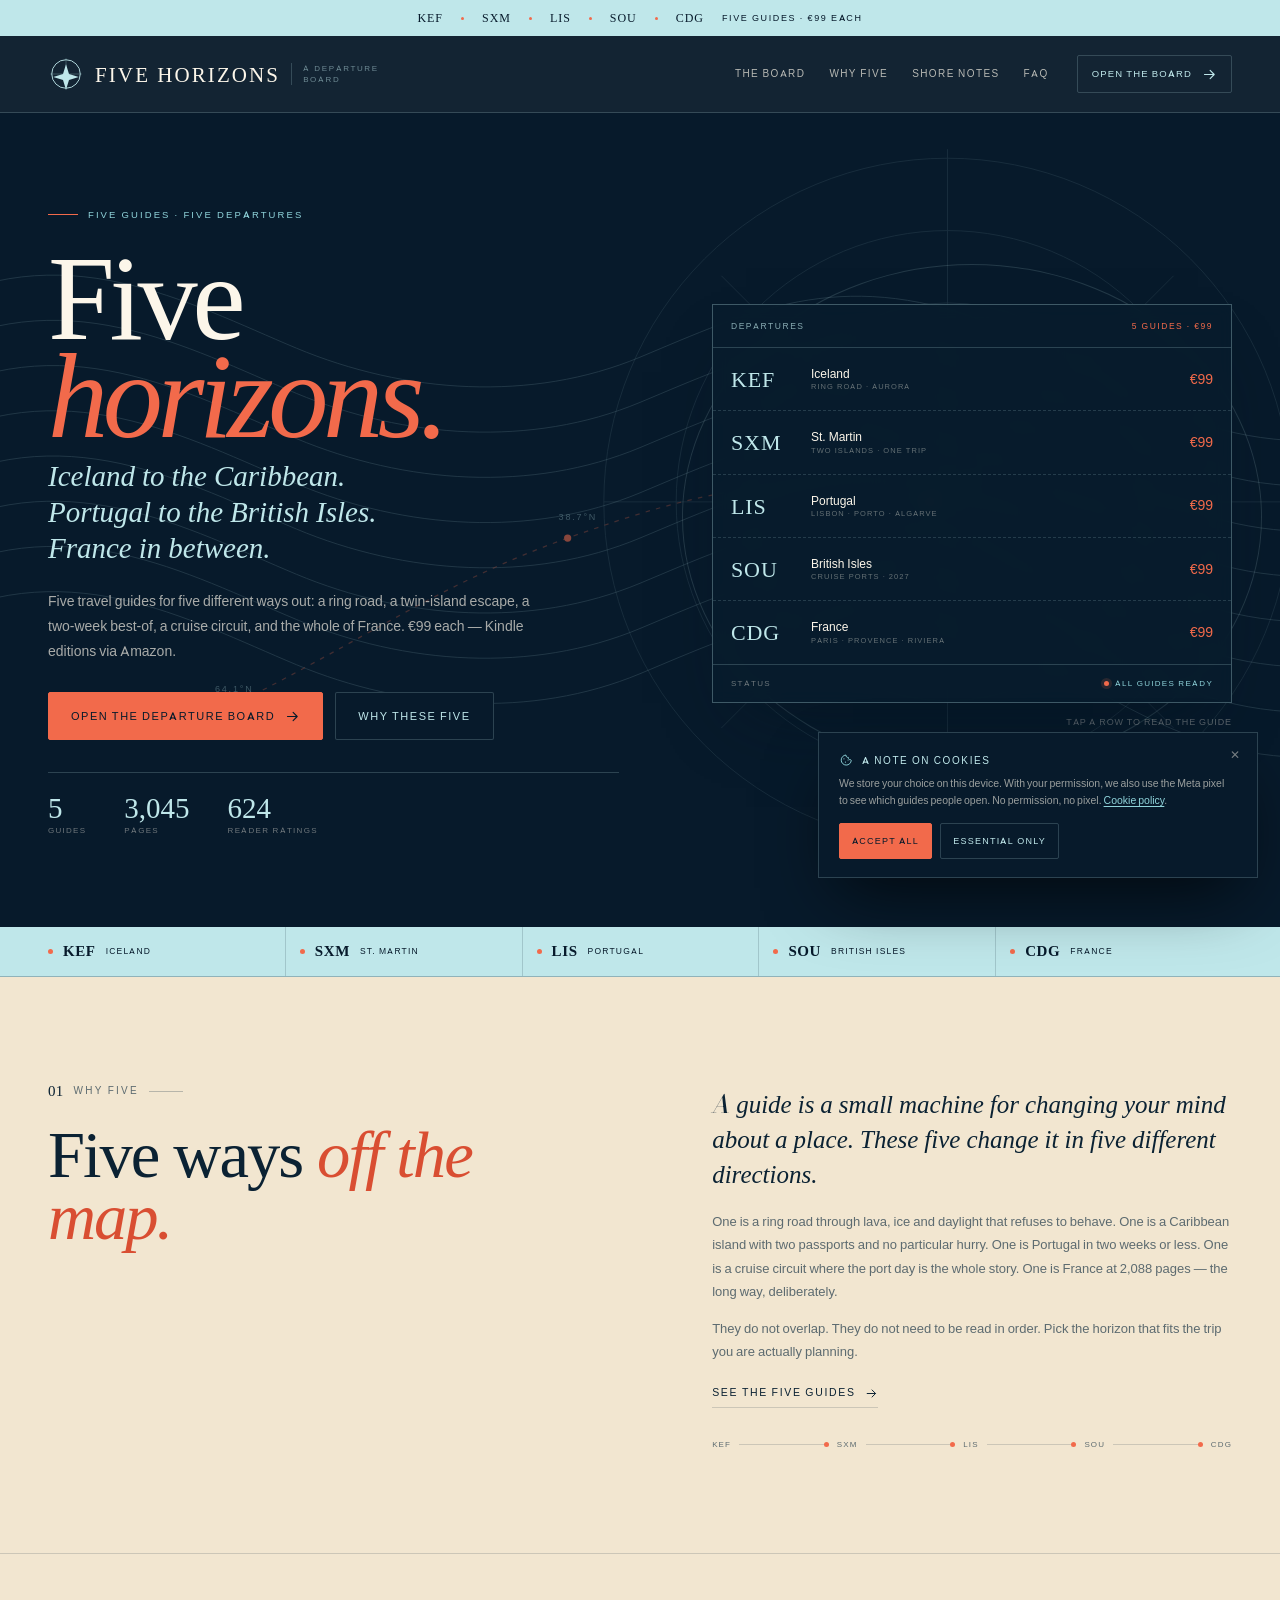
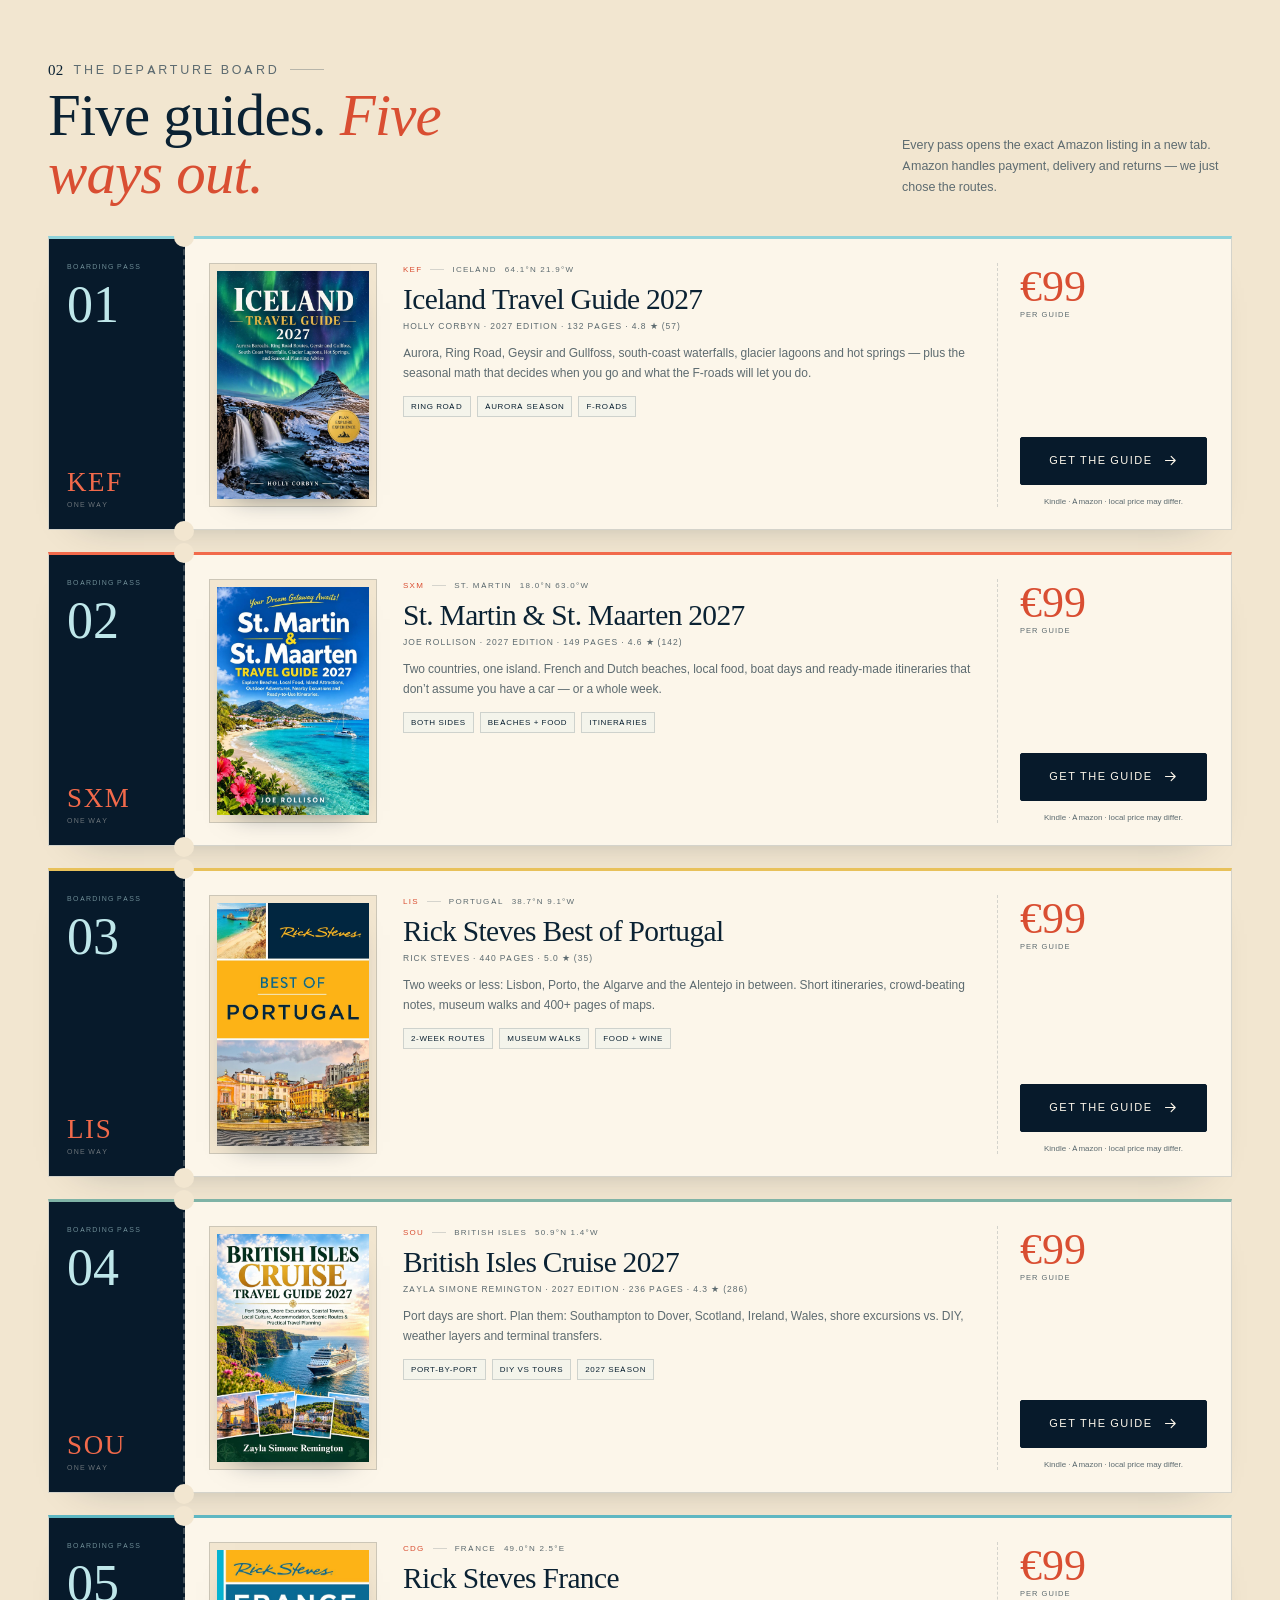
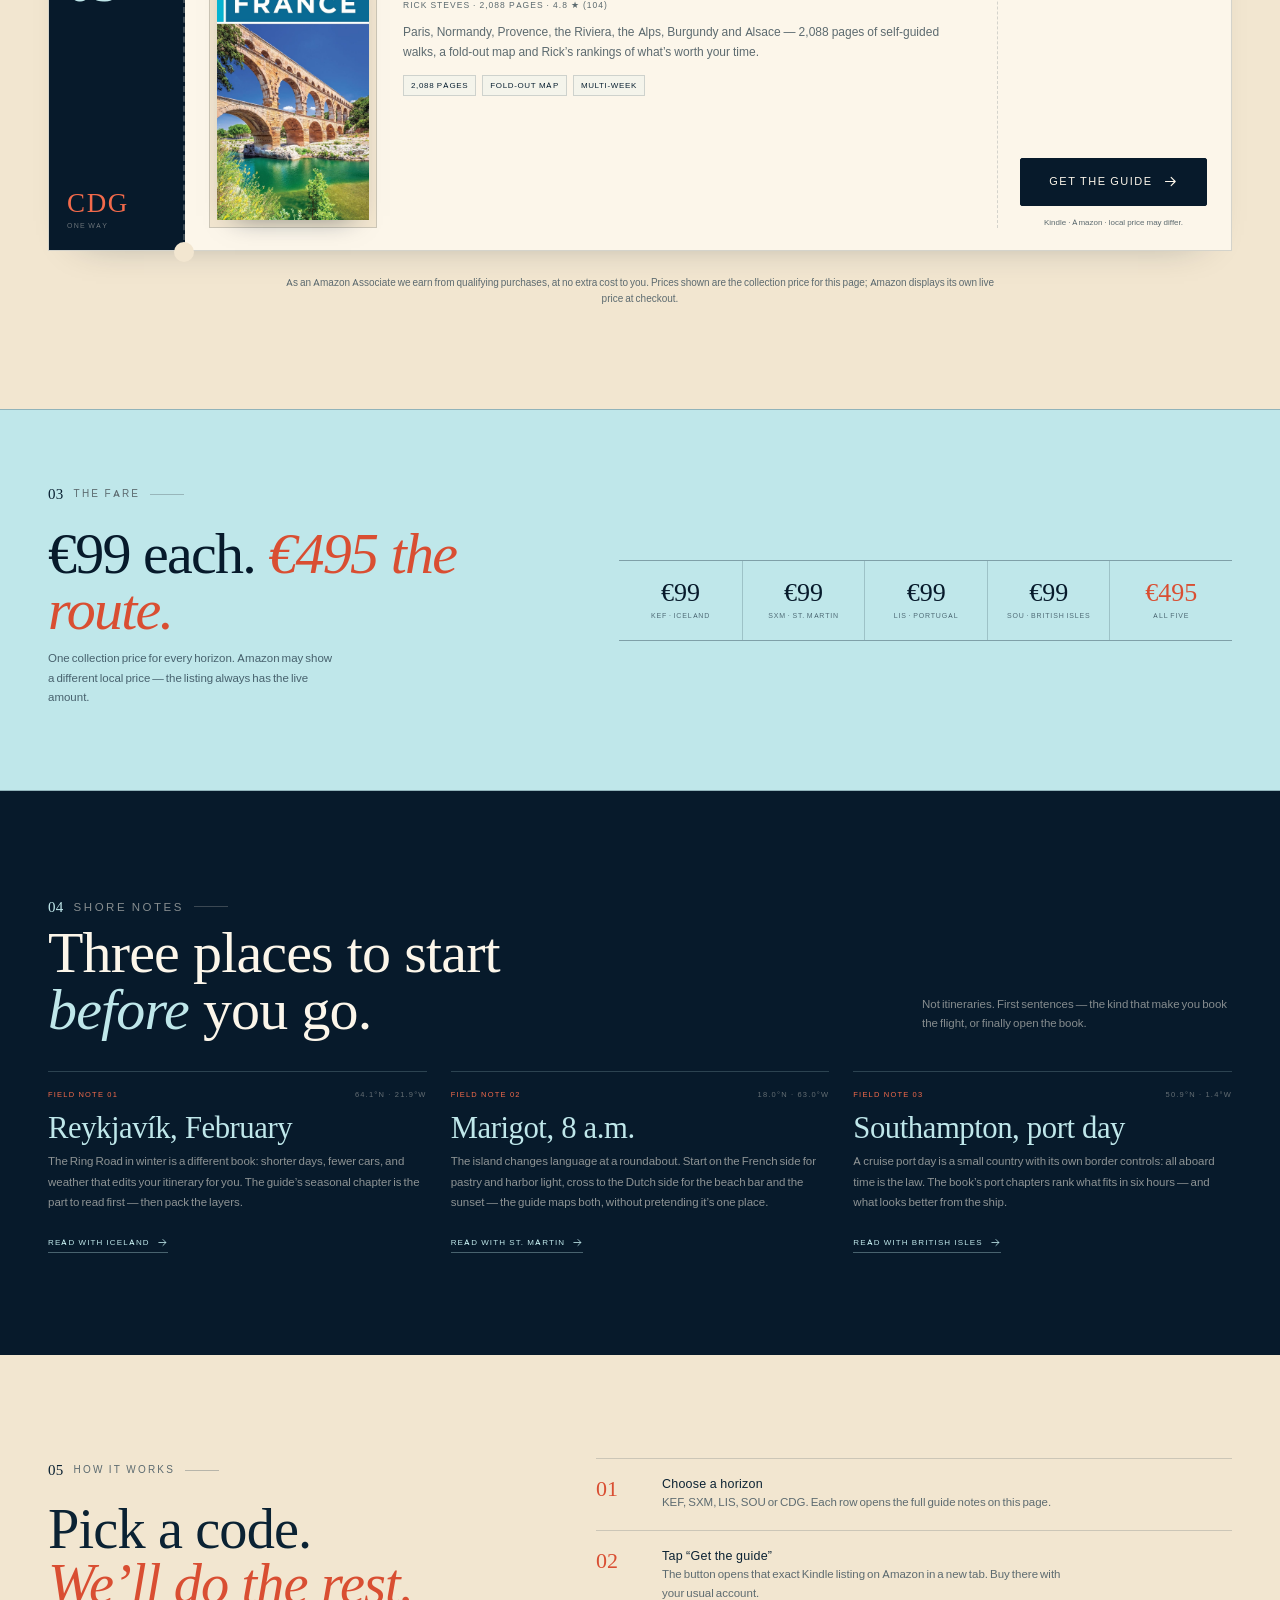
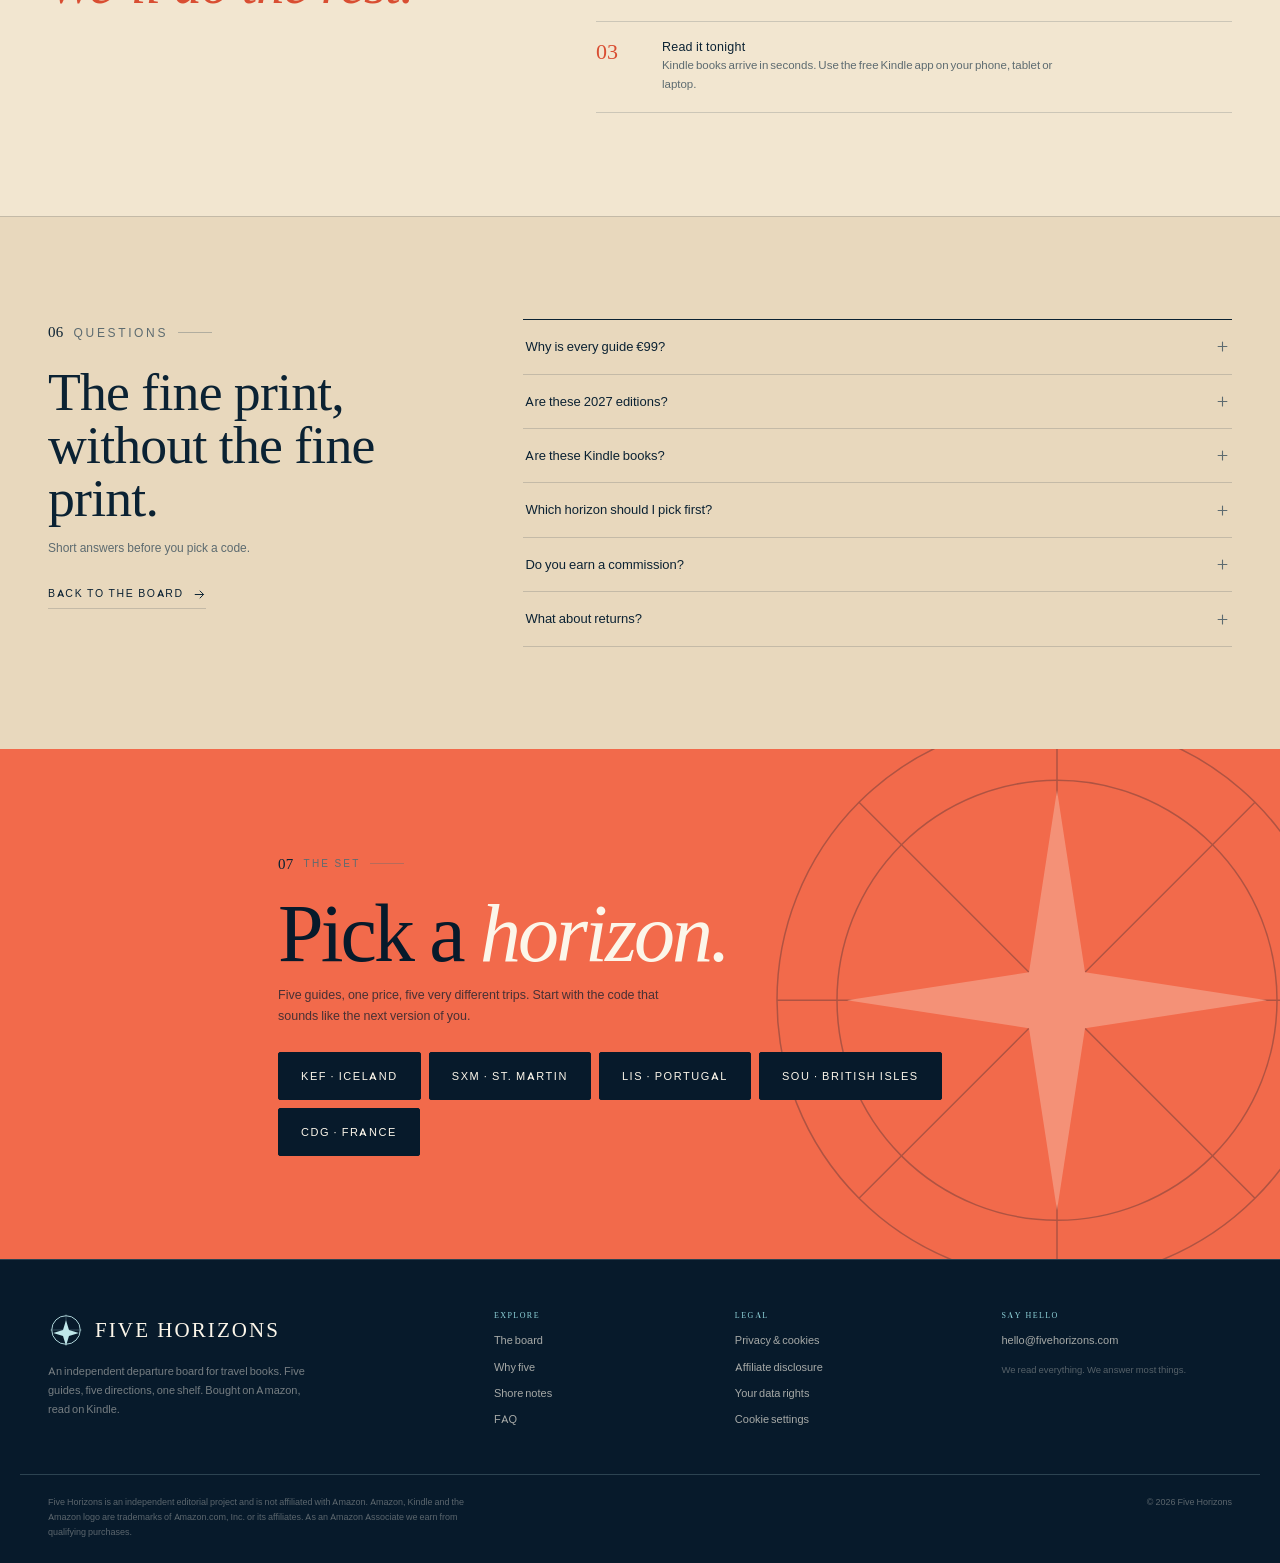
==== commit 18145f70: "Add files via upload" ====
--- a/index.html
+++ b/index.html
@@ -2,250 +2,634 @@
 <html lang="en">
 <head>
 <meta charset="utf-8">
-<meta name="viewport" content="width=device-width, initial-scale=1, viewport-fit=cover">
-<title>Inkpin – A Printed-Style Atlas of Coastlines for Travel Video</title>
-<meta name="description" content="Eight coastlines drawn as two-color prints, with shot ideas, light and season for travel TikTok creators and tour operators.">
-<link rel="preconnect" href="https://fonts.googleapis.com">
-<link rel="preconnect" href="https://fonts.gstatic.com" crossorigin>
-<link href="https://fonts.googleapis.com/css2?family=Bagel+Fat+One&family=Schibsted+Grotesk:wght@400;500;700&display=swap" rel="stylesheet">
-<style>
-:root{--bg:#f7f0e3;--card:#fffaf0;--ink:#1b1b2f;--muted:#55556f;--pink:#ff5a8a;--teal:#12a3a3;--yel:#ffd23f;--sea:#f3ead8;--line:#d9ccb2;--blend:multiply;
-box-sizing:border-box;padding-top:env(safe-area-inset-top,0px);padding-bottom:env(safe-area-inset-bottom,0px)}
-@media (prefers-color-scheme:dark){:root:not([data-theme="light"]){--bg:#14131f;--card:#1d1c2e;--ink:#f7f0e3;--muted:#b4b2cc;--pink:#ff6f9a;--teal:#36d0c9;--sea:#1b1a2c;--line:#34324d;--blend:normal;color-scheme:dark}}
-:root[data-theme="dark"]{--bg:#14131f;--card:#1d1c2e;--ink:#f7f0e3;--muted:#b4b2cc;--pink:#ff6f9a;--teal:#36d0c9;--sea:#1b1a2c;--line:#34324d;--blend:normal;color-scheme:dark}
-html{scroll-padding-top:env(safe-area-inset-top,0px);scroll-behavior:smooth}
-*,*::before,*::after{box-sizing:border-box}
-body{margin:0;background:var(--bg);color:var(--ink);font:400 17px/1.6 "Schibsted Grotesk",system-ui,sans-serif}
-h1,h2,h3{font-family:"Bagel Fat One","Schibsted Grotesk",sans-serif;font-weight:400;margin:0;line-height:1.05;letter-spacing:.005em}
-a{color:inherit}
-:focus-visible{outline:3px solid var(--pink);outline-offset:3px}
-.wrap{max-width:1160px;margin:0 auto;padding:0 22px}
-.top{display:flex;justify-content:space-between;align-items:center;gap:14px;flex-wrap:wrap;padding:22px 0}
-.logo{font:400 1.7rem "Bagel Fat One",sans-serif;text-decoration:none;display:flex;align-items:center;gap:8px}
-.logo i{width:22px;height:22px;border-radius:50% 50% 50% 0;transform:rotate(-45deg);background:var(--pink);border:3px solid var(--ink);display:block;box-shadow:3px 3px 0 var(--teal)}
-.top nav{display:flex;gap:6px;flex-wrap:wrap}
-.top nav a{text-decoration:none;font-weight:700;padding:7px 14px;border-radius:999px}
-.top nav a:hover{background:var(--yel);color:#1b1b2f}
-.btn{display:inline-block;background:var(--ink);color:var(--bg);border:3px solid var(--ink);border-radius:14px;padding:13px 26px;font:700 1rem "Schibsted Grotesk",sans-serif;text-decoration:none;cursor:pointer;box-shadow:4px 4px 0 var(--pink);transition:transform .12s,box-shadow .12s}
-.btn:hover{transform:translate(2px,2px);box-shadow:2px 2px 0 var(--pink)}
-.btn.o{background:var(--card);color:var(--ink);box-shadow:4px 4px 0 var(--teal)}
-.btn.o:hover{box-shadow:2px 2px 0 var(--teal)}
-.row{display:flex;gap:14px;flex-wrap:wrap}
-.hero{padding:40px 0 60px;position:relative}
-.hero h1{font-size:clamp(2.8rem,8vw,6.4rem);max-width:10em;text-shadow:4px 4px 0 var(--teal);mix-blend-mode:normal}
-.hero h1 em{font-style:normal;color:var(--pink);text-shadow:4px 4px 0 var(--ink)}
-.hero p{font-size:1.2rem;color:var(--muted);max-width:33em;margin:24px 0 30px}
-.dots{position:absolute;right:-30px;top:20px;width:340px;height:340px;border-radius:50%;background:radial-gradient(var(--pink) 28%,transparent 30%) 0 0/16px 16px;opacity:.5;mask-image:radial-gradient(circle,#000 40%,transparent 72%);-webkit-mask-image:radial-gradient(circle,#000 40%,transparent 72%);pointer-events:none}
-section{padding:50px 0 10px}
-.h{max-width:38em;margin-bottom:28px}
-.h h2{font-size:clamp(2rem,4.8vw,3.4rem)}
-.h p{color:var(--muted);margin:12px 0 0}
-.bento{display:grid;grid-template-columns:repeat(4,1fr);grid-auto-rows:215px;gap:16px;grid-auto-flow:dense}
-.tile{position:relative;border:3px solid var(--ink);border-radius:22px;overflow:hidden;padding:0;cursor:pointer;background:var(--sea);box-shadow:5px 5px 0 var(--ink);text-align:left;color:var(--ink);font:inherit;transition:transform .15s,box-shadow .15s}
-.tile:hover{transform:translate(-2px,-2px);box-shadow:8px 8px 0 var(--pink)}
-.tile.big{grid-column:span 2;grid-row:span 2}
-.tile.wide{grid-column:span 2}
-.tile.tall{grid-row:span 2}
-.m{position:absolute;inset:0}
-.m svg{display:block;width:100%;height:100%}
-.m .dt{opacity:.4}
-.m pattern circle{fill:var(--teal)}
-.m .sh{fill:var(--teal);opacity:.14}
-.m .lt{fill:var(--teal)}
-.m .lp{fill:var(--pink);mix-blend-mode:var(--blend)}
-.m .lo{fill:none;stroke:var(--ink);stroke-width:1.4;stroke-linejoin:round}
-.m .pn1{fill:var(--yel);stroke:var(--ink);stroke-width:2.5}
-.m .pn2{fill:var(--ink)}
-.nm{position:absolute;left:12px;bottom:12px;right:12px;font:400 clamp(1.15rem,2.2vw,1.7rem) "Bagel Fat One",sans-serif;line-height:1.05;background:var(--card);border:3px solid var(--ink);border-radius:12px;padding:7px 12px;width:fit-content;max-width:calc(100% - 24px)}
-.rg{position:absolute;left:12px;top:12px;background:var(--yel);color:#1b1b2f;border:2px solid var(--ink);border-radius:999px;padding:1px 11px;font-size:.78rem;font-weight:700}
-.pl{position:absolute;right:12px;top:12px;width:34px;height:34px;border-radius:50%;background:var(--ink);color:var(--bg);display:grid;place-items:center;font:700 1.3rem/1 "Schibsted Grotesk",sans-serif}
-.notes{display:grid;grid-template-columns:repeat(auto-fit,minmax(250px,1fr));gap:24px}
-.note{background:var(--card);border:3px solid var(--ink);border-radius:22px;padding:26px;box-shadow:5px 5px 0 var(--teal)}
-.note:nth-child(2){box-shadow:5px 5px 0 var(--pink)}
-.note:nth-child(3){box-shadow:5px 5px 0 var(--yel)}
-.note b{display:inline-grid;place-items:center;width:40px;height:40px;border-radius:50%;background:var(--ink);color:var(--bg);font:400 1.2rem "Bagel Fat One",sans-serif;margin-bottom:12px}
-.note h3{font-size:1.45rem;margin-bottom:6px}
-.note h3 mark{background:linear-gradient(transparent 55%,var(--yel) 55%);color:inherit}
-.note p{margin:0;color:var(--muted)}
-.ops{display:grid;grid-template-columns:1fr 1.1fr;gap:34px;align-items:start}
-.ops .yc{background:var(--yel);color:#1b1b2f;border:3px solid var(--ink);border-radius:26px;padding:34px;box-shadow:6px 6px 0 var(--ink)}
-.ops .yc h2{font-size:clamp(1.9rem,4vw,2.8rem);margin-bottom:12px}
-.ops .yc p{margin:0}
-.ops ul{margin:0;padding:0;list-style:none;display:grid;gap:14px}
-.ops li{background:var(--card);border:3px solid var(--ink);border-radius:18px;padding:16px 20px}
-.ops li b{display:block;font:400 1.25rem "Bagel Fat One",sans-serif}
-.ops li span{color:var(--muted)}
-.cta{margin-top:30px;background:var(--pink);color:#1b1b2f;border:3px solid var(--ink);border-radius:30px;padding:60px 30px;text-align:center;box-shadow:7px 7px 0 var(--ink);position:relative;overflow:hidden}
-.cta::before{content:"";position:absolute;inset:0;background:radial-gradient(#1b1b2f 22%,transparent 24%) 0 0/14px 14px;opacity:.1}
-.cta>*{position:relative}
-.cta h2{font-size:clamp(2rem,5vw,3.6rem)}
-.cta p{max-width:30em;margin:14px auto 26px}
-.cta .btn{background:#1b1b2f;color:#f7f0e3;box-shadow:4px 4px 0 var(--yel)}
-footer{margin-top:80px;border-top:3px solid var(--ink);padding:44px 0 40px;color:var(--muted);font-size:.95rem}
-.fg{display:grid;grid-template-columns:1.4fr 1fr 1fr;gap:30px}
-footer h4{font:400 1.15rem "Bagel Fat One",sans-serif;color:var(--ink);margin:0 0 8px}
-footer a,footer .lnk{display:block;color:var(--muted);text-decoration:none;background:none;border:0;padding:3px 0;font:inherit;cursor:pointer;text-align:left}
-footer a:hover,footer .lnk:hover{color:var(--ink);text-decoration:underline}
-address{font-style:normal}
-.fine{margin-top:26px;padding-top:18px;border-top:1px solid var(--line);font-size:.82rem}
-dialog{border:3px solid var(--ink);border-radius:24px;max-width:680px;width:calc(100% - 28px);padding:0;background:var(--card);color:var(--ink);box-shadow:8px 8px 0 var(--pink)}
-dialog::backdrop{background:rgba(20,18,40,.65)}
-.dlg{padding:26px 28px;max-height:84vh;overflow:auto}
-.dlg h2{font-size:1.9rem;margin-bottom:4px}
-.dlg h3{font-size:1.15rem;margin:18px 0 4px}
-.dlg p{color:var(--muted);font-size:.95rem;margin:4px 0}
-.dlg table{width:100%;border-collapse:collapse;font-size:.88rem;margin-top:8px}
-.dlg th,.dlg td{text-align:left;border-bottom:2px solid var(--line);padding:7px 6px;color:var(--muted);vertical-align:top}
-.dlg th{color:var(--ink)}
-.dm{position:relative;aspect-ratio:2/1;border:3px solid var(--ink);border-radius:16px;overflow:hidden;background:var(--sea);margin-bottom:16px}
-.sp .reg2{color:var(--pink);font-weight:700;margin-bottom:8px}
-.sp dl{margin:12px 0 0;display:grid;grid-template-columns:auto 1fr;gap:4px 16px;border-top:2px solid var(--line);padding-top:12px;font-size:.95rem}
-.sp dt{font-weight:700}.sp dd{margin:0;color:var(--muted)}
-#cc .dlg{padding:30px}
-#cc h2{font-size:2rem}
-#cc p{font-size:.97rem;color:var(--muted)}
-#cc .lk{display:inline;background:none;border:0;padding:0;font:inherit;text-decoration:underline;cursor:pointer;color:var(--pink);font-weight:700}
-#cc .row{margin-top:18px;gap:10px}
-#cc .btn{padding:11px 20px;font-size:.95rem}
-.prefs{display:none;margin-top:12px}
-.prefs.open{display:block}
-.prefs label{display:flex;gap:10px;padding:9px 0;border-top:2px solid var(--line);font-size:.93rem;color:var(--muted)}
-.prefs b{color:var(--ink)}
-.prefs input{margin-top:4px;width:19px;height:19px;accent-color:#ff5a8a}
-@media (max-width:900px){.bento{grid-template-columns:repeat(2,1fr);grid-auto-rows:185px}.ops,.fg{grid-template-columns:1fr}.dots{display:none}.top nav a:not(.keep){display:none}}
-@media (prefers-reduced-motion:reduce){html{scroll-behavior:auto}.btn,.tile{transition:none}}
-</style>
+<meta name="viewport" content="width=device-width, initial-scale=1">
+<title>Five Horizons — Five Travel Guides, One Departure Board</title>
+<meta name="description" content="Five travel guides for five departures: Iceland, St. Martin & St. Maarten, Portugal, the British Isles and France. €99 each, Kindle editions via Amazon.">
+<meta name="theme-color" content="#071A2B">
+<meta property="og:type" content="website">
+<meta property="og:site_name" content="Five Horizons">
+<meta property="og:title" content="Five Horizons — Five Travel Guides, One Departure Board">
+<meta property="og:description" content="Iceland to the Caribbean. Portugal to the British Isles. France in between. Five guides, €99 each, Kindle via Amazon.">
+<meta property="og:image" content="assets/og-cover.jpg">
+<meta property="og:image:width" content="1200">
+<meta property="og:image:height" content="630">
+<meta name="twitter:card" content="summary_large_image">
+<meta name="twitter:title" content="Five Horizons — Five Travel Guides, One Departure Board">
+<meta name="twitter:description" content="Five guides for five departures. €99 each, Kindle via Amazon.">
+<meta name="twitter:image" content="assets/og-cover.jpg">
+
+<!-- ============================================================
+     META PIXEL — ID 1132671739368372
+     Loaded ONLY after cookie consent (see js/main.js).
+     Events: PageView, ViewContent, Lead (Get the guide buttons).
+     ============================================================ -->
+<meta name="fb-pixel-id" content="1132671739368372">
+
+<link rel="icon" href="assets/favicon.svg" type="image/svg+xml">
+<link rel="preload" href="assets/fonts/bodoni-moda-normal-500.woff2" as="font" type="font/woff2" crossorigin>
+<link rel="preload" href="assets/fonts/outfit-normal-300.woff2" as="font" type="font/woff2" crossorigin>
+<link rel="stylesheet" href="assets/fonts/fonts.css">
+<link rel="stylesheet" href="css/styles.css">
+<script>document.documentElement.classList.add('js');</script>
+
+<script type="application/ld+json">
+{
+  "@context": "https://schema.org",
+  "@type": "ItemList",
+  "name": "Five Horizons — travel guides",
+  "description": "Five travel guides for Iceland, St. Martin & St. Maarten, Portugal, the British Isles and France. €99 each.",
+  "itemListElement": [
+    {
+      "@type": "ListItem",
+      "position": 1,
+      "item": {
+        "@type": "Book",
+        "name": "Iceland Travel Guide 2027",
+        "author": { "@type": "Person", "name": "Holly Corbyn" },
+        "bookFormat": "https://schema.org/EBook",
+        "numberOfPages": 132,
+        "image": "https://m.media-amazon.com/images/I/81Vjmgp-OLL._SL1500_.jpg",
+        "aggregateRating": { "@type": "AggregateRating", "ratingValue": "4.8", "ratingCount": "57" },
+        "offers": { "@type": "Offer", "price": "99.00", "priceCurrency": "EUR", "availability": "https://schema.org/InStock", "url": "https://www.amazon.com/dp/B0HRVRKDC7" }
+      }
+    },
+    {
+      "@type": "ListItem",
+      "position": 2,
+      "item": {
+        "@type": "Book",
+        "name": "St. Martin & St. Maarten Travel Guide 2027",
+        "author": { "@type": "Person", "name": "Joe Rollison" },
+        "bookFormat": "https://schema.org/EBook",
+        "numberOfPages": 149,
+        "image": "https://m.media-amazon.com/images/I/81hCA5O3aNL._SL1500_.jpg",
+        "aggregateRating": { "@type": "AggregateRating", "ratingValue": "4.6", "ratingCount": "142" },
+        "offers": { "@type": "Offer", "price": "99.00", "priceCurrency": "EUR", "availability": "https://schema.org/InStock", "url": "https://www.amazon.com/dp/B0HPKJYWR5" }
+      }
+    },
+    {
+      "@type": "ListItem",
+      "position": 3,
+      "item": {
+        "@type": "Book",
+        "name": "Rick Steves Best of Portugal",
+        "author": { "@type": "Person", "name": "Rick Steves" },
+        "bookFormat": "https://schema.org/EBook",
+        "numberOfPages": 440,
+        "image": "https://m.media-amazon.com/images/I/81ite96iyLL._SL1500_.jpg",
+        "aggregateRating": { "@type": "AggregateRating", "ratingValue": "5.0", "ratingCount": "35" },
+        "offers": { "@type": "Offer", "price": "99.00", "priceCurrency": "EUR", "availability": "https://schema.org/InStock", "url": "https://www.amazon.com/dp/B0GQZ4JH5M" }
+      }
+    },
+    {
+      "@type": "ListItem",
+      "position": 4,
+      "item": {
+        "@type": "Book",
+        "name": "British Isles Cruise Travel Guide 2027",
+        "author": { "@type": "Person", "name": "Zayla Simone Remington" },
+        "bookFormat": "https://schema.org/EBook",
+        "numberOfPages": 236,
+        "image": "https://m.media-amazon.com/images/I/81bv8ePtkqL._SL1500_.jpg",
+        "aggregateRating": { "@type": "AggregateRating", "ratingValue": "4.3", "ratingCount": "286" },
+        "offers": { "@type": "Offer", "price": "99.00", "priceCurrency": "EUR", "availability": "https://schema.org/InStock", "url": "https://www.amazon.com/dp/B0HLJB6Q3L" }
+      }
+    },
+    {
+      "@type": "ListItem",
+      "position": 5,
+      "item": {
+        "@type": "Book",
+        "name": "Rick Steves France",
+        "author": { "@type": "Person", "name": "Rick Steves" },
+        "bookFormat": "https://schema.org/EBook",
+        "numberOfPages": 2088,
+        "image": "https://m.media-amazon.com/images/I/91Qly0UQkJL._SL1500_.jpg",
+        "aggregateRating": { "@type": "AggregateRating", "ratingValue": "4.8", "ratingCount": "104" },
+        "offers": { "@type": "Offer", "price": "99.00", "priceCurrency": "EUR", "availability": "https://schema.org/InStock", "url": "https://www.amazon.com/dp/B0FPCBSRWN" }
+      }
+    }
+  ]
+}
+</script>
+<script type="application/ld+json">
+{
+  "@context": "https://schema.org",
+  "@type": "FAQPage",
+  "mainEntity": [
+    { "@type": "Question", "name": "Why is every guide €99?", "acceptedAnswer": { "@type": "Answer", "text": "€99 is the collection price shown on this page for each guide. Amazon sets its own local price and may display a different amount at checkout." } },
+    { "@type": "Question", "name": "Are these 2027 editions?", "acceptedAnswer": { "@type": "Answer", "text": "The Iceland, St. Martin & St. Maarten and British Isles guides are 2027 editions. The Rick Steves Portugal and France guides are the current editions; check the Amazon listing for the exact printing." } },
+    { "@type": "Question", "name": "Are these Kindle books?", "acceptedAnswer": { "@type": "Answer", "text": "The buttons point to Kindle editions. The same listings may offer paperback or hardcover formats if you prefer paper." } },
+    { "@type": "Question", "name": "Do you earn a commission?", "acceptedAnswer": { "@type": "Answer", "text": "Yes. As an Amazon Associate we may earn from qualifying purchases at no extra cost to you." } },
+    { "@type": "Question", "name": "Which horizon should I pick first?", "acceptedAnswer": { "@type": "Answer", "text": "Iceland for landscapes and the Ring Road, St. Martin for a beach-and-food escape, Portugal for a two-week best-of, the British Isles for a cruise, and France for a long, deep trip." } }
+  ]
+}
+</script>
 </head>
 <body>
-<div class="wrap">
-  <header class="top">
-    <a class="logo" href="#top"><i></i>Inkpin</a>
-    <nav><a href="#atlas">Atlas</a><a href="#notes">Field notes</a><a href="#operators">For operators</a><a class="keep" href="#contact" style="background:var(--yel);color:#1b1b2f">Say hi</a></nav>
-  </header>
-
-  <main id="top">
-    <div class="hero">
-      <div class="dots" aria-hidden="true"></div>
-      <h1>Pin the places that make people <em>press play</em>.</h1>
-      <p>Inkpin is a printed-style atlas of eight coastlines that look incredible in vertical video. Tap any tile for the shot idea, the light and the best season. Made for travel creators and tour operators.</p>
-      <div class="row"><a class="btn" href="#atlas">Open the atlas</a><a class="btn o" href="#operators">For operators</a></div>
-    </div>
-
-    <section id="atlas" style="padding-top:10px">
-      <div class="h"><h2>Eight pins, eight stories</h2><p>Every tile is a real piece of coastline, printed in two colors. Tap one to see the details.</p></div>
-      <div class="bento" id="bento"></div>
-    </section>
-
-    <section id="notes">
-      <div class="h"><h2>Field notes</h2><p>Three habits that make coastal clips feel effortless.</p></div>
-      <div class="notes">
-        <div class="note"><b>1</b><h3>Find the <mark>right light</mark></h3><p>Sunrise and late afternoon make water glow. At midday, shoot in clear shallows where the color does the work.</p></div>
-        <div class="note"><b>2</b><h3>Open with <mark>motion</mark></h3><p>A wave, a boat or a step into frame. Keep the subject centered in 9:16 and leave room for captions.</p></div>
-        <div class="note"><b>3</b><h3>Respect the <mark>shore</mark></h3><p>Keep your distance from wildlife, stay off dunes and reefs and check local drone and access rules first.</p></div>
-      </div>
-    </section>
-
-    <section id="operators">
-      <div class="ops">
-        <div class="yc"><h2>For tour operators and tourism boards</h2><p>We help coastal destinations turn their best viewpoints into videos people save and share. Pick the service that fits your season.</p></div>
-        <ul>
-          <li><b>Shore scouting</b><span>Light, tide and crowd timing with access notes, delivered as one-page location briefs.</span></li>
-          <li><b>Creator trips</b><span>Hosted itineraries built for filming, with clear deliverables and every partnership disclosed.</span></li>
-          <li><b>Guide workshops</b><span>Short phone-filming sessions for guides and skippers: hooks, framing and captions.</span></li>
-        </ul>
-      </div>
-    </section>
-
-    <section id="contact">
-      <div class="cta"><h2>Got a coastline to pin?</h2><p>Tell us the place and the season. We reply within two business days.</p><a class="btn" href="mailto:hello@inkpin.example">Email Inkpin</a></div>
-    </section>
-  </main>
+<a class="skip-link" href="#main">Skip to content</a>
+
+<svg class="sprite" aria-hidden="true" focusable="false" xmlns="http://www.w3.org/2000/svg">
+  <symbol id="i-arrow" viewBox="0 0 24 24"><path d="M4 12h15M13 5.5l6.5 6.5-6.5 6.5" fill="none" stroke="currentColor" stroke-width="1.8" stroke-linecap="round" stroke-linejoin="round"/></symbol>
+  <symbol id="i-check" viewBox="0 0 24 24"><path d="M4.5 12.5l5 5L19.5 7" fill="none" stroke="currentColor" stroke-width="2" stroke-linecap="round" stroke-linejoin="round"/></symbol>
+  <symbol id="i-star" viewBox="0 0 24 24"><path d="M12 3.2l2.7 5.5 6 .9-4.35 4.25 1.03 6-5.38-2.83-5.38 2.83 1.03-6L3.3 9.6l6-.9L12 3.2z" fill="currentColor"/></symbol>
+  <symbol id="i-kindle" viewBox="0 0 24 24"><rect x="5" y="2.8" width="14" height="18.4" rx="2" fill="none" stroke="currentColor" stroke-width="1.6"/><path d="M8.5 17.5h7" fill="none" stroke="currentColor" stroke-width="1.6" stroke-linecap="round"/></symbol>
+  <symbol id="i-lock" viewBox="0 0 24 24"><rect x="4.5" y="10.2" width="15" height="10.3" rx="2.4" fill="none" stroke="currentColor" stroke-width="1.6"/><path d="M8.2 10.2V7.8a3.8 3.8 0 0 1 7.6 0v2.4" fill="none" stroke="currentColor" stroke-width="1.6"/></symbol>
+  <symbol id="i-plus" viewBox="0 0 24 24"><path d="M12 5v14M5 12h14" fill="none" stroke="currentColor" stroke-width="1.8" stroke-linecap="round"/></symbol>
+  <symbol id="i-cookie" viewBox="0 0 24 24"><path d="M21 12.5a8.6 8.6 0 1 1-9-9 3.4 3.4 0 0 0 4 4 3.4 3.4 0 0 0 4 4 3.3 3.3 0 0 1 1 1z" fill="none" stroke="currentColor" stroke-width="1.6" stroke-linejoin="round"/><circle cx="8.5" cy="10" r="1" fill="currentColor"/><circle cx="11" cy="15.5" r="1" fill="currentColor"/><circle cx="15.5" cy="12" r="1" fill="currentColor"/></symbol>
+  <symbol id="i-compass" viewBox="0 0 48 48"><circle cx="24" cy="24" r="19" fill="none" stroke="currentColor" stroke-width="1.2"/><path d="M24 3v42M3 24h42" stroke="currentColor" stroke-width=".8" opacity=".5"/><path d="M24 11l4 13 13 4-13 4-4 13-4-13-13-4 13-4z" fill="currentColor"/></symbol>
+</svg>
+
+<div class="topbar">
+  <div class="container topbar__inner">
+    <span class="topbar__code">KEF</span><i class="topbar__sep" aria-hidden="true"></i>
+    <span class="topbar__code">SXM</span><i class="topbar__sep" aria-hidden="true"></i>
+    <span class="topbar__code">LIS</span><i class="topbar__sep" aria-hidden="true"></i>
+    <span class="topbar__code">SOU</span><i class="topbar__sep" aria-hidden="true"></i>
+    <span class="topbar__code">CDG</span>
+    <span>Five guides · €99 each</span>
+  </div>
 </div>
 
-<footer><div class="wrap">
-  <div class="fg">
-    <div><a class="logo" href="#top"><i></i>Inkpin</a>
-      <address style="margin-top:12px">Inkpin Studio B.V.<br>Havenstraat 112<br>1013 AB Amsterdam, Netherlands<br>KvK 12345678<br>hello@inkpin.example · +31 20 555 0149</address></div>
-    <div><h4>Explore</h4><a href="#atlas">Atlas</a><a href="#notes">Field notes</a><a href="#operators">For operators</a><a href="#contact">Contact</a></div>
-    <div><h4>Legal</h4><button class="lnk" data-open="privacy">Privacy Policy</button><button class="lnk" data-open="cookies">Cookie Policy</button><button class="lnk" data-open="terms">Terms of Use</button><button class="lnk" id="cc-reopen">Cookie settings</button></div>
+<header class="site-header">
+  <div class="container header__inner">
+    <a class="logo" href="#top" aria-label="Five Horizons — back to top">
+      <span class="logo__mark" aria-hidden="true">
+        <svg viewBox="0 0 48 48"><circle cx="24" cy="24" r="19" fill="none" stroke="currentColor" stroke-width="1.2"/><path d="M24 3v42M3 24h42" stroke="currentColor" stroke-width=".7" opacity=".5"/><path d="M24 11l4 13 13 4-13 4-4 13-4-13-13-4 13-4z" fill="currentColor"/></svg>
+      </span>
+      <span class="logo__text">FIVE HORIZONS</span>
+      <span class="logo__sub">A departure<br>board</span>
+    </a>
+    <nav class="nav" aria-label="Primary">
+      <a href="#board">The board</a>
+      <a href="#idea">Why five</a>
+      <a href="#notes">Shore notes</a>
+      <a href="#faq">FAQ</a>
+    </nav>
+    <a class="btn btn--small btn--outline header__cta" href="#board">Open the board <svg class="ic"><use href="#i-arrow"/></svg></a>
   </div>
-  <p class="fine">© 2026 Inkpin Studio B.V. Maps are drawn from public-domain Natural Earth data. Coordinates are approximate and for inspiration only, not for navigation. Check local rules, drone laws and permits before filming. TikTok is a trademark of its owner; Inkpin is not affiliated with or endorsed by TikTok.</p>
-</div></footer>
-
-<dialog id="spot"><div class="dlg sp"><button class="btn o" data-close style="float:right;padding:6px 16px;box-shadow:3px 3px 0 var(--teal)">Close</button><div id="spb"></div></div></dialog>
-
-<dialog id="cc" aria-labelledby="cc-t"><div class="dlg">
-  <h2 id="cc-t">Cookies, your choice</h2>
-  <p>We use essential cookies to run this site. With your consent we also use analytics and advertising cookies, including Google’s, to see what works and show relevant content. You can change your mind at any time. Closing this window with Esc keeps non-essential cookies off. Read the <button class="lk" data-open="cookies">Cookie Policy</button>.</p>
-  <div class="prefs" id="prefs">
-    <label><input type="checkbox" checked disabled><span><b>Necessary.</b> Security and remembering your choice. Always on.</span></label>
-    <label><input type="checkbox" id="c-an"><span><b>Analytics.</b> Aggregated visit statistics, e.g. Google Analytics.</span></label>
-    <label><input type="checkbox" id="c-ad"><span><b>Advertising.</b> Ad measurement and personalization, e.g. Google Ads.</span></label>
+</header>
+
+<main id="main">
+
+  <!-- ============================== HERO ============================== -->
+  <section class="hero" id="top">
+    <div class="hero__map" aria-hidden="true">
+      <svg viewBox="0 0 1440 900" preserveAspectRatio="xMidYMid slice">
+        <g fill="none" stroke="#BFE7EA" stroke-width="1" opacity=".28">
+          <path d="M-80 220c160-90 300-10 420 40s260 60 380 10 220-100 380-40 220 150 420 130"/>
+          <path d="M-80 270c160-90 300-10 420 40s260 60 380 10 220-100 380-40 220 150 420 130"/>
+          <path d="M-80 320c160-90 300-10 420 40s260 60 380 10 220-100 380-40 220 150 420 130"/>
+          <path d="M-80 370c160-90 300-10 420 40s260 60 380 10 220-100 380-40 220 150 420 130"/>
+          <path d="M-80 420c160-90 300-10 420 40s260 60 380 10 220-100 380-40 220 150 420 130"/>
+          <path d="M-80 470c160-90 300-10 420 40s260 60 380 10 220-100 380-40 220 150 420 130"/>
+          <path d="M-80 520c160-90 300-10 420 40s260 60 380 10 220-100 380-40 220 150 420 130"/>
+          <path d="M-80 570c160-90 300-10 420 40s260 60 380 10 220-100 380-40 220 150 420 130"/>
+        </g>
+        <g fill="none" stroke="#BFE7EA" stroke-width="1" opacity=".18">
+          <circle cx="1060" cy="430" r="220"/>
+          <circle cx="1060" cy="430" r="300"/>
+          <circle cx="1060" cy="430" r="380"/>
+          <path d="M1060 40v780M680 430h760"/>
+          <path d="M810 180l500 500M1310 180L810 680"/>
+        </g>
+        <g fill="none" stroke="#F26A4B" stroke-width="1.4" opacity=".45" stroke-dasharray="5 7">
+          <path d="M260 660C420 580 500 520 640 470s250-80 400-40"/>
+        </g>
+        <g fill="#F26A4B">
+          <circle cx="260" cy="660" r="4"/>
+          <circle cx="640" cy="470" r="4"/>
+          <circle cx="1040" cy="430" r="4"/>
+        </g>
+        <g fill="#BFE7EA" font-family="Outfit,sans-serif" font-size="10" letter-spacing="2" opacity=".55">
+          <text x="250" y="640">64.1°N</text>
+          <text x="630" y="450">38.7°N</text>
+          <text x="1050" y="410">49.0°N</text>
+        </g>
+      </svg>
+    </div>
+
+    <div class="container hero__grid">
+      <div class="hero__copy">
+        <p class="eyebrow">Five guides · Five departures</p>
+        <h1>Five <em>horizons.</em></h1>
+        <p class="hero__sub">Iceland to the Caribbean. Portugal to the British Isles. France in between.</p>
+        <p class="hero__lede">Five travel guides for five different ways out: a ring road, a twin-island escape, a two-week best-of, a cruise circuit, and the whole of France. €99 each — Kindle editions via Amazon.</p>
+        <div class="hero__actions">
+          <a class="btn btn--coral" href="#board">Open the departure board <svg class="ic"><use href="#i-arrow"/></svg></a>
+          <a class="btn btn--outline" href="#idea">Why these five</a>
+        </div>
+        <dl class="hero__stats">
+          <div><dt>5</dt><dd>guides</dd></div>
+          <div><dt>3,045</dt><dd>pages</dd></div>
+          <div><dt>624</dt><dd>reader ratings</dd></div>
+        </dl>
+      </div>
+
+      <div class="board-wrap">
+        <div class="board" aria-label="Departure board of travel guides">
+          <div class="board__top"><span>Departures</span><b>5 guides · €99</b></div>
+          <a class="board__row" href="#iceland">
+            <span class="board__code">KEF</span>
+            <span class="board__dest">Iceland<small>Ring Road · Aurora</small></span>
+            <span class="board__fare">€99</span>
+          </a>
+          <a class="board__row" href="#sxm">
+            <span class="board__code">SXM</span>
+            <span class="board__dest">St. Martin<small>Two islands · One trip</small></span>
+            <span class="board__fare">€99</span>
+          </a>
+          <a class="board__row" href="#portugal">
+            <span class="board__code">LIS</span>
+            <span class="board__dest">Portugal<small>Lisbon · Porto · Algarve</small></span>
+            <span class="board__fare">€99</span>
+          </a>
+          <a class="board__row" href="#british">
+            <span class="board__code">SOU</span>
+            <span class="board__dest">British Isles<small>Cruise ports · 2027</small></span>
+            <span class="board__fare">€99</span>
+          </a>
+          <a class="board__row" href="#france">
+            <span class="board__code">CDG</span>
+            <span class="board__dest">France<small>Paris · Provence · Riviera</small></span>
+            <span class="board__fare">€99</span>
+          </a>
+          <div class="board__foot"><span>Status</span><span class="board__status">All guides ready</span></div>
+        </div>
+        <p class="board-note">Tap a row to read the guide</p>
+      </div>
+    </div>
+  </section>
+
+  <div class="route-strip" aria-hidden="true">
+    <div class="container route-strip__inner">
+      <div class="route-stop"><i></i><b>KEF</b> Iceland</div>
+      <div class="route-stop"><i></i><b>SXM</b> St. Martin</div>
+      <div class="route-stop"><i></i><b>LIS</b> Portugal</div>
+      <div class="route-stop"><i></i><b>SOU</b> British Isles</div>
+      <div class="route-stop"><i></i><b>CDG</b> France</div>
+    </div>
   </div>
-  <div class="row">
-    <button class="btn" id="cc-all">Accept all</button>
-    <button class="btn o" id="cc-none">Reject non-essential</button>
-    <button class="btn o" id="cc-cust">Customize</button>
-    <button class="btn" id="cc-save" style="display:none">Save choices</button>
+
+  <!-- ============================== IDEA ============================== -->
+  <section class="section idea" id="idea">
+    <div class="container idea__grid">
+      <div>
+        <p class="kicker"><b>01</b> Why five</p>
+        <h2>Five ways <em>off the map.</em></h2>
+      </div>
+      <div class="idea__body">
+        <p class="lede">A guide is a small machine for changing your mind about a place. These five change it in five different directions.</p>
+        <p>One is a ring road through lava, ice and daylight that refuses to behave. One is a Caribbean island with two passports and no particular hurry. One is Portugal in two weeks or less. One is a cruise circuit where the port day is the whole story. One is France at 2,088 pages — the long way, deliberately.</p>
+        <p>They do not overlap. They do not need to be read in order. Pick the horizon that fits the trip you are actually planning.</p>
+        <a class="link-arrow" href="#board">See the five guides <svg class="ic"><use href="#i-arrow"/></svg></a>
+        <div class="idea__rule"><span>KEF</span><i></i><span>SXM</span><i></i><span>LIS</span><i></i><span>SOU</span><i></i><span>CDG</span></div>
+      </div>
+    </div>
+  </section>
+
+  <!-- ============================== BOARD / PASSES ============================== -->
+  <section class="board-section" id="board">
+    <div class="container">
+      <div class="board-section__head">
+        <div>
+          <p class="kicker"><b>02</b> The departure board</p>
+          <h2>Five guides. <em>Five ways out.</em></h2>
+        </div>
+        <p>Every pass opens the exact Amazon listing in a new tab. Amazon handles payment, delivery and returns — we just chose the routes.</p>
+      </div>
+
+      <div class="passes">
+
+        <!-- ICELAND -->
+        <article class="pass reveal" id="iceland" style="--accent:#8FD3DA">
+          <div class="pass__stub">
+            <span class="pass__label">Boarding pass</span>
+            <span class="pass__no">01</span>
+            <span class="pass__code">KEF</span>
+            <span class="pass__one">One way</span>
+          </div>
+          <div class="pass__body">
+            <div class="pass__cover"><img src="assets/covers/iceland.jpg" alt="Cover of Iceland Travel Guide 2027" width="1000" height="1500" loading="lazy"></div>
+            <div class="pass__main">
+              <p class="pass__route"><b>KEF</b><i></i> Iceland <span>64.1°N 21.9°W</span></p>
+              <h3>Iceland Travel Guide 2027</h3>
+              <p class="pass__by">Holly Corbyn · 2027 edition · 132 pages · 4.8 ★ (57)</p>
+              <p class="pass__desc">Aurora, Ring Road, Geysir and Gullfoss, south-coast waterfalls, glacier lagoons and hot springs — plus the seasonal math that decides when you go and what the F-roads will let you do.</p>
+              <ul class="tags"><li>Ring Road</li><li>Aurora season</li><li>F-roads</li></ul>
+            </div>
+            <div class="pass__buy">
+              <div class="pass__price">€99<small>per guide</small></div>
+              <a class="btn btn--navy" href="https://www.amazon.com/dp/B0HRVRKDC7" target="_blank" rel="noopener sponsored"
+                 data-lead data-asin="B0HRVRKDC7" data-title="Iceland Travel Guide 2027" data-price="99.00" data-currency="EUR">
+                Get the guide <svg class="ic"><use href="#i-arrow"/></svg>
+              </a>
+              <p class="pass__micro">Kindle · Amazon · local price may differ.</p>
+            </div>
+          </div>
+        </article>
+
+        <!-- SXM -->
+        <article class="pass reveal" id="sxm" style="--accent:#F26A4B">
+          <div class="pass__stub">
+            <span class="pass__label">Boarding pass</span>
+            <span class="pass__no">02</span>
+            <span class="pass__code">SXM</span>
+            <span class="pass__one">One way</span>
+          </div>
+          <div class="pass__body">
+            <div class="pass__cover"><img src="assets/covers/sxm.jpg" alt="Cover of St. Martin and St. Maarten Travel Guide 2027" width="1000" height="1500" loading="lazy"></div>
+            <div class="pass__main">
+              <p class="pass__route"><b>SXM</b><i></i> St. Martin <span>18.0°N 63.0°W</span></p>
+              <h3>St. Martin &amp; St. Maarten 2027</h3>
+              <p class="pass__by">Joe Rollison · 2027 edition · 149 pages · 4.6 ★ (142)</p>
+              <p class="pass__desc">Two countries, one island. French and Dutch beaches, local food, boat days and ready-made itineraries that don’t assume you have a car — or a whole week.</p>
+              <ul class="tags"><li>Both sides</li><li>Beaches + food</li><li>Itineraries</li></ul>
+            </div>
+            <div class="pass__buy">
+              <div class="pass__price">€99<small>per guide</small></div>
+              <a class="btn btn--navy" href="https://www.amazon.com/dp/B0HPKJYWR5" target="_blank" rel="noopener sponsored"
+                 data-lead data-asin="B0HPKJYWR5" data-title="St. Martin & St. Maarten Travel Guide 2027" data-price="99.00" data-currency="EUR">
+                Get the guide <svg class="ic"><use href="#i-arrow"/></svg>
+              </a>
+              <p class="pass__micro">Kindle · Amazon · local price may differ.</p>
+            </div>
+          </div>
+        </article>
+
+        <!-- PORTUGAL -->
+        <article class="pass reveal" id="portugal" style="--accent:#E8C15A">
+          <div class="pass__stub">
+            <span class="pass__label">Boarding pass</span>
+            <span class="pass__no">03</span>
+            <span class="pass__code">LIS</span>
+            <span class="pass__one">One way</span>
+          </div>
+          <div class="pass__body">
+            <div class="pass__cover"><img src="assets/covers/portugal.jpg" alt="Cover of Rick Steves Best of Portugal" width="938" height="1500" loading="lazy"></div>
+            <div class="pass__main">
+              <p class="pass__route"><b>LIS</b><i></i> Portugal <span>38.7°N 9.1°W</span></p>
+              <h3>Rick Steves Best of Portugal</h3>
+              <p class="pass__by">Rick Steves · 440 pages · 5.0 ★ (35)</p>
+              <p class="pass__desc">Two weeks or less: Lisbon, Porto, the Algarve and the Alentejo in between. Short itineraries, crowd-beating notes, museum walks and 400+ pages of maps.</p>
+              <ul class="tags"><li>2-week routes</li><li>Museum walks</li><li>Food + wine</li></ul>
+            </div>
+            <div class="pass__buy">
+              <div class="pass__price">€99<small>per guide</small></div>
+              <a class="btn btn--navy" href="https://www.amazon.com/dp/B0GQZ4JH5M" target="_blank" rel="noopener sponsored"
+                 data-lead data-asin="B0GQZ4JH5M" data-title="Rick Steves Best of Portugal" data-price="99.00" data-currency="EUR">
+                Get the guide <svg class="ic"><use href="#i-arrow"/></svg>
+              </a>
+              <p class="pass__micro">Kindle · Amazon · local price may differ.</p>
+            </div>
+          </div>
+        </article>
+
+        <!-- BRITISH ISLES -->
+        <article class="pass reveal" id="british" style="--accent:#7FB3A6">
+          <div class="pass__stub">
+            <span class="pass__label">Boarding pass</span>
+            <span class="pass__no">04</span>
+            <span class="pass__code">SOU</span>
+            <span class="pass__one">One way</span>
+          </div>
+          <div class="pass__body">
+            <div class="pass__cover"><img src="assets/covers/british.jpg" alt="Cover of British Isles Cruise Travel Guide 2027" width="1000" height="1500" loading="lazy"></div>
+            <div class="pass__main">
+              <p class="pass__route"><b>SOU</b><i></i> British Isles <span>50.9°N 1.4°W</span></p>
+              <h3>British Isles Cruise 2027</h3>
+              <p class="pass__by">Zayla Simone Remington · 2027 edition · 236 pages · 4.3 ★ (286)</p>
+              <p class="pass__desc">Port days are short. Plan them: Southampton to Dover, Scotland, Ireland, Wales, shore excursions vs. DIY, weather layers and terminal transfers.</p>
+              <ul class="tags"><li>Port-by-port</li><li>DIY vs tours</li><li>2027 season</li></ul>
+            </div>
+            <div class="pass__buy">
+              <div class="pass__price">€99<small>per guide</small></div>
+              <a class="btn btn--navy" href="https://www.amazon.com/dp/B0HLJB6Q3L" target="_blank" rel="noopener sponsored"
+                 data-lead data-asin="B0HLJB6Q3L" data-title="British Isles Cruise Travel Guide 2027" data-price="99.00" data-currency="EUR">
+                Get the guide <svg class="ic"><use href="#i-arrow"/></svg>
+              </a>
+              <p class="pass__micro">Kindle · Amazon · local price may differ.</p>
+            </div>
+          </div>
+        </article>
+
+        <!-- FRANCE -->
+        <article class="pass reveal" id="france" style="--accent:#5EB7C2">
+          <div class="pass__stub">
+            <span class="pass__label">Boarding pass</span>
+            <span class="pass__no">05</span>
+            <span class="pass__code">CDG</span>
+            <span class="pass__one">One way</span>
+          </div>
+          <div class="pass__body">
+            <div class="pass__cover"><img src="assets/covers/france.jpg" alt="Cover of Rick Steves France" width="844" height="1500" loading="lazy"></div>
+            <div class="pass__main">
+              <p class="pass__route"><b>CDG</b><i></i> France <span>49.0°N 2.5°E</span></p>
+              <h3>Rick Steves France</h3>
+              <p class="pass__by">Rick Steves · 2,088 pages · 4.8 ★ (104)</p>
+              <p class="pass__desc">Paris, Normandy, Provence, the Riviera, the Alps, Burgundy and Alsace — 2,088 pages of self-guided walks, a fold-out map and Rick’s rankings of what’s worth your time.</p>
+              <ul class="tags"><li>2,088 pages</li><li>Fold-out map</li><li>Multi-week</li></ul>
+            </div>
+            <div class="pass__buy">
+              <div class="pass__price">€99<small>per guide</small></div>
+              <a class="btn btn--navy" href="https://www.amazon.com/dp/B0FPCBSRWN" target="_blank" rel="noopener sponsored"
+                 data-lead data-asin="B0FPCBSRWN" data-title="Rick Steves France" data-price="99.00" data-currency="EUR">
+                Get the guide <svg class="ic"><use href="#i-arrow"/></svg>
+              </a>
+              <p class="pass__micro">Kindle · Amazon · local price may differ.</p>
+            </div>
+          </div>
+        </article>
+
+      </div>
+
+      <p class="passes__note" style="max-width:720px;margin:24px auto 0;text-align:center;font-size:10px;line-height:1.6;color:var(--muted)">
+        As an Amazon Associate we earn from qualifying purchases, at no extra cost to you. Prices shown are the collection price for this page; Amazon displays its own live price at checkout.
+      </p>
+    </div>
+  </section>
+
+  <!-- ============================== FARE ============================== -->
+  <section class="fare-band">
+    <div class="container fare-band__grid">
+      <div>
+        <p class="kicker"><b>03</b> The fare</p>
+        <h2>€99 each. <em>€495 the route.</em></h2>
+        <p class="fare-band__note">One collection price for every horizon. Amazon may show a different local price — the listing always has the live amount.</p>
+      </div>
+      <div class="fare-row" aria-label="Prices">
+        <div class="fare-cell"><b>€99</b><span>KEF · Iceland</span></div>
+        <div class="fare-cell"><b>€99</b><span>SXM · St. Martin</span></div>
+        <div class="fare-cell"><b>€99</b><span>LIS · Portugal</span></div>
+        <div class="fare-cell"><b>€99</b><span>SOU · British Isles</span></div>
+        <div class="fare-cell fare-cell--set"><b>€495</b><span>All five</span></div>
+      </div>
+    </div>
+  </section>
+
+  <!-- ============================== SHORE NOTES ============================== -->
+  <section class="section notes" id="notes">
+    <div class="container">
+      <div class="notes__head">
+        <div>
+          <p class="kicker kicker--light"><b>04</b> Shore notes</p>
+          <h2>Three places to start <em>before</em> you go.</h2>
+        </div>
+        <p>Not itineraries. First sentences — the kind that make you book the flight, or finally open the book.</p>
+      </div>
+      <div class="notes__grid">
+        <article class="note reveal">
+          <div class="note__label">Field note 01 <span>64.1°N · 21.9°W</span></div>
+          <h3>Reykjavík, February</h3>
+          <p>The Ring Road in winter is a different book: shorter days, fewer cars, and weather that edits your itinerary for you. The guide’s seasonal chapter is the part to read first — then pack the layers.</p>
+          <a class="note__link" href="#iceland">Read with Iceland <svg class="ic"><use href="#i-arrow"/></svg></a>
+        </article>
+        <article class="note reveal">
+          <div class="note__label">Field note 02 <span>18.0°N · 63.0°W</span></div>
+          <h3>Marigot, 8 a.m.</h3>
+          <p>The island changes language at a roundabout. Start on the French side for pastry and harbor light, cross to the Dutch side for the beach bar and the sunset — the guide maps both, without pretending it’s one place.</p>
+          <a class="note__link" href="#sxm">Read with St. Martin <svg class="ic"><use href="#i-arrow"/></svg></a>
+        </article>
+        <article class="note reveal">
+          <div class="note__label">Field note 03 <span>50.9°N · 1.4°W</span></div>
+          <h3>Southampton, port day</h3>
+          <p>A cruise port day is a small country with its own border controls: all aboard time is the law. The book’s port chapters rank what fits in six hours — and what looks better from the ship.</p>
+          <a class="note__link" href="#british">Read with British Isles <svg class="ic"><use href="#i-arrow"/></svg></a>
+        </article>
+      </div>
+    </div>
+  </section>
+
+  <!-- ============================== HOW ============================== -->
+  <section class="section how">
+    <div class="container how__grid">
+      <div>
+        <p class="kicker"><b>05</b> How it works</p>
+        <h2>Pick a code. <em>We’ll do the rest.</em></h2>
+      </div>
+      <div class="how__steps">
+        <div class="how__step">
+          <span class="how__num">01</span>
+          <div><h3>Choose a horizon</h3><p>KEF, SXM, LIS, SOU or CDG. Each row opens the full guide notes on this page.</p></div>
+        </div>
+        <div class="how__step">
+          <span class="how__num">02</span>
+          <div><h3>Tap “Get the guide”</h3><p>The button opens that exact Kindle listing on Amazon in a new tab. Buy there with your usual account.</p></div>
+        </div>
+        <div class="how__step">
+          <span class="how__num">03</span>
+          <div><h3>Read it tonight</h3><p>Kindle books arrive in seconds. Use the free Kindle app on your phone, tablet or laptop.</p></div>
+        </div>
+      </div>
+    </div>
+  </section>
+
+  <!-- ============================== FAQ ============================== -->
+  <section class="section faq" id="faq">
+    <div class="container faq__grid">
+      <div class="faq__intro">
+        <p class="kicker"><b>06</b> Questions</p>
+        <h2>The fine print,<br>without the fine print.</h2>
+        <p>Short answers before you pick a code.</p>
+        <a class="link-arrow" href="#board">Back to the board <svg class="ic"><use href="#i-arrow"/></svg></a>
+      </div>
+      <div class="faq__list">
+        <details>
+          <summary><span>Why is every guide €99?</span><svg class="ic faq__icon"><use href="#i-plus"/></svg></summary>
+          <p>€99 is the collection price shown on this page for each guide. Amazon sets its own local price and may show a different amount at checkout — the listing always has the live price.</p>
+        </details>
+        <details>
+          <summary><span>Are these 2027 editions?</span><svg class="ic faq__icon"><use href="#i-plus"/></svg></summary>
+          <p>Iceland, St. Martin &amp; St. Maarten and the British Isles guides are 2027 editions. The Rick Steves Portugal and France guides are the current editions; check the Amazon listing for the exact printing.</p>
+        </details>
+        <details>
+          <summary><span>Are these Kindle books?</span><svg class="ic faq__icon"><use href="#i-plus"/></svg></summary>
+          <p>The buttons point to Kindle editions. The same listings may offer paperback or hardcover formats if you prefer paper — switch the format on Amazon before checkout.</p>
+        </details>
+        <details>
+          <summary><span>Which horizon should I pick first?</span><svg class="ic faq__icon"><use href="#i-plus"/></svg></summary>
+          <p><strong>Iceland</strong> for landscapes and the Ring Road. <strong>St. Martin</strong> for a beach-and-food escape. <strong>Portugal</strong> for a two-week best-of. <strong>The British Isles</strong> for a cruise. <strong>France</strong> for a long, deep trip.</p>
+        </details>
+        <details>
+          <summary><span>Do you earn a commission?</span><svg class="ic faq__icon"><use href="#i-plus"/></svg></summary>
+          <p>Yes. As an Amazon Associate we may earn from qualifying purchases at no extra cost to you. It does not change which guides we recommend.</p>
+        </details>
+        <details>
+          <summary><span>What about returns?</span><svg class="ic faq__icon"><use href="#i-plus"/></svg></summary>
+          <p>Payment, delivery and returns are handled by Amazon under its own policies. This site never sees your card details.</p>
+        </details>
+      </div>
+    </div>
+  </section>
+
+  <!-- ============================== FINAL ============================== -->
+  <section class="final">
+    <div class="final__compass" aria-hidden="true">
+      <svg viewBox="0 0 600 600"><g fill="none" stroke="#071A2B" stroke-width="1.5"><circle cx="300" cy="300" r="220"/><circle cx="300" cy="300" r="280"/><path d="M300 20v560M20 300h560M102 102l396 396M498 102L102 498"/></g><path d="M300 90l28 182 182 28-182 28-28 182-28-182-182-28 182-28z" fill="#FCF6EA"/></svg>
+    </div>
+    <div class="container final__inner">
+      <p class="kicker"><b>07</b> The set</p>
+      <h2>Pick a <em>horizon.</em></h2>
+      <p class="final__sub">Five guides, one price, five very different trips. Start with the code that sounds like the next version of you.</p>
+      <div class="final__codes">
+        <a class="btn btn--navy" href="#iceland">KEF · Iceland</a>
+        <a class="btn btn--navy" href="#sxm">SXM · St. Martin</a>
+        <a class="btn btn--navy" href="#portugal">LIS · Portugal</a>
+        <a class="btn btn--navy" href="#british">SOU · British Isles</a>
+        <a class="btn btn--navy" href="#france">CDG · France</a>
+      </div>
+    </div>
+  </section>
+
+</main>
+
+<footer class="footer">
+  <div class="container footer__top">
+    <div class="footer__brand">
+      <a class="logo" href="#top" aria-label="Five Horizons — back to top">
+        <span class="logo__mark" aria-hidden="true">
+          <svg viewBox="0 0 48 48"><circle cx="24" cy="24" r="19" fill="none" stroke="currentColor" stroke-width="1.2"/><path d="M24 3v42M3 24h42" stroke="currentColor" stroke-width=".7" opacity=".5"/><path d="M24 11l4 13 13 4-13 4-4 13-4-13-13-4 13-4z" fill="currentColor"/></svg>
+        </span>
+        <span class="logo__text">FIVE HORIZONS</span>
+      </a>
+      <p>An independent departure board for travel books. Five guides, five directions, one shelf. Bought on Amazon, read on Kindle.</p>
+    </div>
+    <nav class="footer__col" aria-label="Explore">
+      <h3>Explore</h3>
+      <a href="#board">The board</a>
+      <a href="#idea">Why five</a>
+      <a href="#notes">Shore notes</a>
+      <a href="#faq">FAQ</a>
+    </nav>
+    <nav class="footer__col" aria-label="Legal">
+      <h3>Legal</h3>
+      <a href="privacy.html">Privacy &amp; cookies</a>
+      <a href="privacy.html#affiliate">Affiliate disclosure</a>
+      <a href="privacy.html#rights">Your data rights</a>
+      <button type="button" class="footer__cookie" data-cookie-settings>Cookie settings</button>
+    </nav>
+    <div class="footer__col">
+      <h3>Say hello</h3>
+      <a href="mailto:hello@fivehorizons.com">hello@fivehorizons.com</a>
+      <p class="footer__small">We read everything. We answer most things.</p>
+    </div>
   </div>
-</div></dialog>
-
-<dialog id="privacy"><div class="dlg"><button class="btn o" data-close style="float:right;padding:6px 16px;box-shadow:3px 3px 0 var(--teal)">Close</button><h2>Privacy Policy</h2><p>Last updated: November 17, 2026</p>
-<h3>Who we are</h3><p>Inkpin Studio B.V., Havenstraat 112, 1013 AB Amsterdam, Netherlands (KvK 12345678), is the controller of personal data processed through this site. Contact: hello@inkpin.example.</p>
-<h3>What we collect</h3><p>Details you send by email (name, email address, message) and, only with your consent, cookie data such as pages viewed, approximate location, device and browser type.</p>
-<h3>Why we use it</h3><p>To reply to you (legitimate interest), to improve the site (consent for analytics) and to measure advertising (consent).</p>
-<h3>Google services</h3><p>If you accept analytics or advertising cookies, Google may process data under its own policies; see policies.google.com/technologies/partner-sites. Google Consent Mode keeps storage denied until you choose.</p>
-<h3>Retention and sharing</h3><p>Enquiry emails are kept up to 24 months. We share data only with service providers acting for us, such as email and analytics tools, or when the law requires. We do not sell personal information.</p>
-<h3>Your rights</h3><p>Under the GDPR you can access, correct, delete or port your data, restrict or object to processing, withdraw consent anytime and complain to the Dutch Data Protection Authority (Autoriteit Persoonsgegevens) or your local regulator.</p>
-<h3>Children</h3><p>This site is not directed at children under 16.</p></div></dialog>
-
-<dialog id="cookies"><div class="dlg"><button class="btn o" data-close style="float:right;padding:6px 16px;box-shadow:3px 3px 0 var(--teal)">Close</button><h2>Cookie Policy</h2><p>Last updated: November 17, 2026</p>
-<p>Cookies and similar tools such as local storage are small files kept on your device. We ask for consent before using any that are not strictly necessary, and rejecting is as easy as accepting.</p>
-<table><tr><th>Category</th><th>Purpose</th><th>Duration</th></tr>
-<tr><td>Necessary</td><td>Stores your choice (inkpin_consent)</td><td>12 months</td></tr>
-<tr><td>Analytics</td><td>Measures visits, e.g. Google Analytics (_ga, _ga_*)</td><td>Up to 24 months</td></tr>
-<tr><td>Advertising</td><td>Ad measurement, e.g. Google Ads (_gcl_*, IDE)</td><td>Up to 13 months</td></tr></table>
-<h3>Change your mind</h3><p>Use “Cookie settings” in the footer at any time, or block and delete cookies in your browser settings.</p>
-<h3>Consent signals</h3><p>Where Google tags are used, your choice is passed through Google Consent Mode (analytics_storage, ad_storage, ad_user_data and ad_personalization default to denied).</p></div></dialog>
-
-<dialog id="terms"><div class="dlg"><button class="btn o" data-close style="float:right;padding:6px 16px;box-shadow:3px 3px 0 var(--teal)">Close</button><h2>Terms of Use</h2><p>Last updated: November 17, 2026</p>
-<p>Content here is for general inspiration and is not a navigational aid. Conditions, access rules, drone regulations, tides and seasons change, so verify details with local authorities and providers before you travel or film.</p>
-<p>All text and design belong to Inkpin Studio B.V. and may not be copied without permission. We are not liable for loss arising from reliance on this information, except where the law does not allow us to exclude liability. These terms are governed by Dutch law.</p></div></dialog>
-
-<script>
-(function(){
-  var P=[["big", "Bonifacio", "Corsica, France", "Film the old town perched on white cliffs from a boat in the strait, then cut to a stair shot down to the harbour.", "41.39° N, 9.16° E", "Late afternoon", "May–Jun, Sep"], ["small", "Cala Macarella", "Menorca, Spain", "Walk down the pine-shaded path to reveal the pale cove, then drop to water level for a slow pan across the shallows.", "39.94° N, 3.94° E", "Early morning", "May–Jun, Sep"], ["tall", "Wineglass Bay", "Tasmania, Australia", "Climb to the lookout and frame the perfect crescent beach, then descend to the sand for a slow-motion walk.", "42.16° S, 148.30° E", "Morning", "Oct–Apr"], ["small", "Ses Illetes", "Formentera, Spain", "Shoot the sandbar where both sides of the sea meet, with a low angle that makes the water look endless.", "38.73° N, 1.43° E", "Late morning", "Jun, Sep"], ["wide", "Kerama Islands", "Okinawa, Japan", "Drop into clear blue shallows from the edge of the boat. Keep a respectful distance from sea turtles.", "26.23° N, 127.30° E", "Midday", "Apr–Oct"], ["tall", "Cabo de Gata", "Andalusia, Spain", "Dry volcanic cliffs and wild coves: start on a ridge trail and finish with a barefoot walk into the sea.", "36.75° N, 2.11° W", "Sunrise", "Apr–Jun, Oct"], ["tall", "Le Morne", "Mauritius", "Kitesurfers racing across the lagoon with the mountain behind them, then a quiet close-up of footprints on the sand.", "20.45° S, 57.31° E", "Afternoon", "Jun–Oct"], ["wide", "Santa Maria", "Sal, Cape Verde", "Start on the long pier at sunrise with fishermen at work, then cut to colorful boats and a wide ocean finish.", "16.60° N, 22.91° W", "Sunrise", "Nov–Jun"]];
-  var MAPS=["<svg viewBox=\"0 0 600 500\" preserveAspectRatio=\"xMidYMid slice\" role=\"img\" aria-label=\"Map of the coast around Bonifacio\" xmlns=\"http://www.w3.org/2000/svg\"><defs><pattern id=\"d0\" width=\"7\" height=\"7\" patternUnits=\"userSpaceOnUse\"><circle cx=\"3.5\" cy=\"3.5\" r=\"1.3\"/></pattern></defs><rect class=\"dt\" width=\"600\" height=\"500\" fill=\"url(#d0)\"/><path class=\"sh\" d=\"M550.9 434.4L552.6 441.7L543.9 454.6L542.2 460.7L543.0 466.9L546.1 472.4L549.6 475.5L559.8 481.9L570.5 488.2L574.8 489.9L581.1 490.2L592.5 487.3L596.8 485.4L600.4 482.5L603.5 477.2L604.4 472.7L604.2 463.5L608.5 464.2L613.1 463.6L617.3 461.7L620.0 459.5L620.0 393.9L610.8 401.1L597.8 409.1L590.1 401.8L577.4 394.7L564.3 391.3L559.7 391.9L555.4 393.9L551.8 397.0L544.8 405.5L542.1 412.5L542.9 420.1L550.9 434.4ZM604.8 519.9L599.4 514.6L582.3 506.4L578.2 505.0L567.8 503.6L562.8 504.6L551.3 509.6L547.3 514.0L545.0 520.0L604.8 519.9ZM106.7 109.7L110.1 113.1L114.4 115.3L119.1 116.2L123.8 115.6L129.5 112.7L145.3 100.1L146.5 106.3L150.1 111.6L173.9 130.9L210.5 146.7L214.9 150.6L210.5 154.8L207.7 159.1L190.5 213.7L190.2 218.3L191.3 222.9L193.6 226.9L197.0 230.1L239.7 249.2L287.0 256.8L306.3 265.2L344.2 299.5L368.1 307.8L371.3 308.2L376.1 307.5L406.6 291.2L409.8 287.5L420.9 269.6L434.8 237.4L446.6 203.4L452.8 171.4L452.7 165.0L450.1 159.2L445.5 154.8L439.6 152.6L434.8 152.5L430.3 153.9L411.8 164.8L406.4 147.7L404.0 143.8L400.6 140.5L407.2 139.6L411.2 138.0L452.1 110.9L475.6 100.5L480.3 96.6L483.1 91.2L483.8 86.7L483.2 82.2L479.3 74.7L485.4 69.2L488.0 65.3L495.3 46.3L496.2 39.7L490.1 17.8L486.0 12.8L479.7 9.5L482.3 -8.9L481.2 -20.0L-20.0 -20.0L-20.0 58.5L-11.4 56.5L21.2 61.5L54.9 72.1L66.6 82.4L76.7 96.9L80.1 99.9L84.3 101.8L90.3 102.5L94.8 101.4L98.8 99.1L106.7 109.7ZM462.1 516.5L457.9 511.9L455.3 510.3L450.8 508.9L446.2 508.8L431.4 512.2L427.2 511.5L425.6 509.7L422.9 494.5L420.2 488.9L418.0 486.6L414.0 484.1L409.5 482.8L406.4 482.8L400.3 484.4L374.4 497.4L340.9 506.8L317.6 520.0L464.1 520.0L462.1 516.5ZM285.9 520.0L278.9 515.9L272.7 515.2L266.6 516.9L262.4 520.0L285.9 520.0ZM470.3 309.8L475.5 306.7L478.4 303.3L482.0 293.1L482.6 288.5L481.9 283.9L479.8 279.8L476.7 276.3L473.9 274.5L469.9 268.2L463.4 264.4L457.3 263.8L435.7 266.0L431.1 267.7L427.3 270.7L424.5 274.7L423.4 277.7L421.2 292.3L421.7 297.1L422.8 300.1L426.7 305.2L430.8 307.8L439.7 310.9L449.1 317.1L453.6 318.3L458.3 318.2L462.8 316.7L466.6 313.9L470.3 309.8ZM442.2 322.0L437.5 321.0L432.7 321.4L428.3 323.2L424.6 326.2L421.3 331.7L416.8 344.9L416.4 349.6L418.1 355.8L422.0 360.8L439.1 374.9L443.5 376.6L448.2 376.9L451.3 376.3L455.5 374.4L459.1 371.4L460.9 368.8L462.6 364.4L463.9 352.0L462.4 346.3L459.4 341.6L459.0 336.2L456.5 330.5L452.0 326.1L442.2 322.0Z\"/><path class=\"lt\" transform=\"translate(4 4)\" d=\"M410.6 516.9L407.5 498.7L380.1 512.4L352.7 520.0L413.4 520.0L410.6 516.9ZM587.5 446.6L564.0 452.8L558.2 461.9L578.6 474.4L588.5 471.8L587.5 446.6ZM436.4 336.9L432.4 348.6L446.9 360.9L447.9 353.0L443.5 346.8L443.4 339.6L436.4 336.9ZM456.7 298.6L459.3 296.8L464.9 294.8L466.6 288.8L458.1 291.3L458.8 279.7L438.9 281.7L437.2 293.1L447.4 296.8L455.5 302.4L456.7 298.6ZM-12.1 40.2L24.8 45.8L62.9 57.9L78.7 71.7L88.9 86.5L97.6 79.8L103.6 76.4L119.6 71.7L116.4 78.3L109.4 86.5L119.6 100.2L163.8 65.0L181.2 59.3L181.2 71.7L161.3 100.2L182.8 117.6L219.2 133.0L243.5 154.7L229.7 158.9L222.4 165.5L206.1 217.0L244.8 234.1L291.5 241.3L315.2 251.6L352.3 285.7L371.6 292.2L396.3 279.0L406.8 262.1L419.7 232.2L431.4 198.2L437.1 168.4L418.5 179.5L394.6 202.1L377.6 209.4L377.6 197.0L391.5 184.8L396.5 169.4L391.6 153.9L377.6 142.3L377.6 127.5L403.6 124.0L444.4 96.8L467.8 86.5L458.5 71.7L473.7 58.3L480.3 40.7L475.9 25.2L458.5 18.2L464.6 4.1L466.4 -9.6L465.1 -20.0L-20.0 -20.0L-20.0 42.1L-12.1 40.2ZM568.4 519.6L567.3 520.0L571.0 520.0L568.4 519.6ZM608.5 421.0L604.1 429.0L599.0 430.2L608.7 448.2L615.2 437.0L620.0 440.2L620.0 414.3L608.5 421.0ZM566.5 429.9L567.1 435.0L592.9 438.3L591.5 425.3L580.4 414.5L571.6 409.6L564.0 407.3L557.9 414.6L566.5 429.9Z\"/><path class=\"lp\" d=\"M410.6 516.9L407.5 498.7L380.1 512.4L352.7 520.0L413.4 520.0L410.6 516.9ZM587.5 446.6L564.0 452.8L558.2 461.9L578.6 474.4L588.5 471.8L587.5 446.6ZM436.4 336.9L432.4 348.6L446.9 360.9L447.9 353.0L443.5 346.8L443.4 339.6L436.4 336.9ZM456.7 298.6L459.3 296.8L464.9 294.8L466.6 288.8L458.1 291.3L458.8 279.7L438.9 281.7L437.2 293.1L447.4 296.8L455.5 302.4L456.7 298.6ZM-12.1 40.2L24.8 45.8L62.9 57.9L78.7 71.7L88.9 86.5L97.6 79.8L103.6 76.4L119.6 71.7L116.4 78.3L109.4 86.5L119.6 100.2L163.8 65.0L181.2 59.3L181.2 71.7L161.3 100.2L182.8 117.6L219.2 133.0L243.5 154.7L229.7 158.9L222.4 165.5L206.1 217.0L244.8 234.1L291.5 241.3L315.2 251.6L352.3 285.7L371.6 292.2L396.3 279.0L406.8 262.1L419.7 232.2L431.4 198.2L437.1 168.4L418.5 179.5L394.6 202.1L377.6 209.4L377.6 197.0L391.5 184.8L396.5 169.4L391.6 153.9L377.6 142.3L377.6 127.5L403.6 124.0L444.4 96.8L467.8 86.5L458.5 71.7L473.7 58.3L480.3 40.7L475.9 25.2L458.5 18.2L464.6 4.1L466.4 -9.6L465.1 -20.0L-20.0 -20.0L-20.0 42.1L-12.1 40.2ZM568.4 519.6L567.3 520.0L571.0 520.0L568.4 519.6ZM608.5 421.0L604.1 429.0L599.0 430.2L608.7 448.2L615.2 437.0L620.0 440.2L620.0 414.3L608.5 421.0ZM566.5 429.9L567.1 435.0L592.9 438.3L591.5 425.3L580.4 414.5L571.6 409.6L564.0 407.3L557.9 414.6L566.5 429.9Z\"/><path class=\"lo\" d=\"M410.6 516.9L407.5 498.7L380.1 512.4L352.7 520.0L413.4 520.0L410.6 516.9ZM587.5 446.6L564.0 452.8L558.2 461.9L578.6 474.4L588.5 471.8L587.5 446.6ZM436.4 336.9L432.4 348.6L446.9 360.9L447.9 353.0L443.5 346.8L443.4 339.6L436.4 336.9ZM456.7 298.6L459.3 296.8L464.9 294.8L466.6 288.8L458.1 291.3L458.8 279.7L438.9 281.7L437.2 293.1L447.4 296.8L455.5 302.4L456.7 298.6ZM-12.1 40.2L24.8 45.8L62.9 57.9L78.7 71.7L88.9 86.5L97.6 79.8L103.6 76.4L119.6 71.7L116.4 78.3L109.4 86.5L119.6 100.2L163.8 65.0L181.2 59.3L181.2 71.7L161.3 100.2L182.8 117.6L219.2 133.0L243.5 154.7L229.7 158.9L222.4 165.5L206.1 217.0L244.8 234.1L291.5 241.3L315.2 251.6L352.3 285.7L371.6 292.2L396.3 279.0L406.8 262.1L419.7 232.2L431.4 198.2L437.1 168.4L418.5 179.5L394.6 202.1L377.6 209.4L377.6 197.0L391.5 184.8L396.5 169.4L391.6 153.9L377.6 142.3L377.6 127.5L403.6 124.0L444.4 96.8L467.8 86.5L458.5 71.7L473.7 58.3L480.3 40.7L475.9 25.2L458.5 18.2L464.6 4.1L466.4 -9.6L465.1 -20.0L-20.0 -20.0L-20.0 42.1L-12.1 40.2ZM568.4 519.6L567.3 520.0L571.0 520.0L568.4 519.6ZM608.5 421.0L604.1 429.0L599.0 430.2L608.7 448.2L615.2 437.0L620.0 440.2L620.0 414.3L608.5 421.0ZM566.5 429.9L567.1 435.0L592.9 438.3L591.5 425.3L580.4 414.5L571.6 409.6L564.0 407.3L557.9 414.6L566.5 429.9Z\"/><circle class=\"pn1\" cx=\"300\" cy=\"250\" r=\"9\"/><circle class=\"pn2\" cx=\"300\" cy=\"250\" r=\"3\"/></svg>", "<svg viewBox=\"0 0 300 240\" preserveAspectRatio=\"xMidYMid slice\" role=\"img\" aria-label=\"Map of the coast around Cala Macarella\" xmlns=\"http://www.w3.org/2000/svg\"><defs><pattern id=\"d1\" width=\"7\" height=\"7\" patternUnits=\"userSpaceOnUse\"><circle cx=\"3.5\" cy=\"3.5\" r=\"1.3\"/></pattern></defs><rect class=\"dt\" width=\"300\" height=\"240\" fill=\"url(#d1)\"/><path class=\"sh\" d=\"M12.0 42.6L8.5 47.0L6.8 51.6L2.2 75.3L1.1 99.6L-4.6 121.4L-4.2 126.2L-2.4 130.6L0.6 134.3L4.6 136.9L56.9 155.6L62.5 156.5L158.3 137.3L206.3 138.4L246.3 154.4L320.0 203.2L320.0 -20.0L-20.0 -20.0L-20.0 25.0L-8.1 35.0L12.0 42.6Z\"/><path class=\"lt\" transform=\"translate(4 4)\" d=\"M-11.9 10.8L0.1 21.2L26.8 31.0L37.5 40.5L22.5 54.7L18.0 77.3L17.0 102.0L11.4 122.5L62.2 140.5L156.9 121.3L209.5 122.5L253.8 140.1L320.0 184.0L320.0 -20.0L-20.0 -20.0L-20.0 -2.5L-11.9 10.8Z\"/><path class=\"lp\" d=\"M-11.9 10.8L0.1 21.2L26.8 31.0L37.5 40.5L22.5 54.7L18.0 77.3L17.0 102.0L11.4 122.5L62.2 140.5L156.9 121.3L209.5 122.5L253.8 140.1L320.0 184.0L320.0 -20.0L-20.0 -20.0L-20.0 -2.5L-11.9 10.8Z\"/><path class=\"lo\" d=\"M-11.9 10.8L0.1 21.2L26.8 31.0L37.5 40.5L22.5 54.7L18.0 77.3L17.0 102.0L11.4 122.5L62.2 140.5L156.9 121.3L209.5 122.5L253.8 140.1L320.0 184.0L320.0 -20.0L-20.0 -20.0L-20.0 -2.5L-11.9 10.8Z\"/><circle class=\"pn1\" cx=\"150\" cy=\"120\" r=\"9\"/><circle class=\"pn2\" cx=\"150\" cy=\"120\" r=\"3\"/></svg>", "<svg viewBox=\"0 0 300 470\" preserveAspectRatio=\"xMidYMid slice\" role=\"img\" aria-label=\"Map of the coast around Wineglass Bay\" xmlns=\"http://www.w3.org/2000/svg\"><defs><pattern id=\"d2\" width=\"7\" height=\"7\" patternUnits=\"userSpaceOnUse\"><circle cx=\"3.5\" cy=\"3.5\" r=\"1.3\"/></pattern></defs><rect class=\"dt\" width=\"300\" height=\"470\" fill=\"url(#d2)\"/><path class=\"sh\" d=\"M112.5 188.7L116.5 192.1L135.9 201.5L140.0 202.8L144.9 203.0L141.2 206.4L112.0 223.0L108.1 228.0L106.5 234.1L107.3 240.3L109.4 244.5L112.8 247.9L121.4 254.5L131.0 264.7L138.5 274.7L139.7 277.6L138.0 286.1L132.6 295.8L125.2 306.4L119.4 318.0L100.7 330.4L96.7 335.1L95.1 339.5L92.3 352.6L92.8 359.0L95.8 364.6L102.5 372.7L105.8 375.8L109.9 377.8L136.8 386.3L148.0 402.4L151.2 405.8L166.0 414.8L170.7 415.7L175.3 415.4L181.0 412.8L184.4 409.5L186.7 405.3L191.3 393.0L193.9 388.6L212.9 366.8L218.0 357.4L219.6 353.1L230.0 300.5L226.0 270.5L223.2 264.6L219.6 261.1L216.8 259.5L184.0 245.4L184.3 243.4L209.1 207.6L216.8 198.8L223.7 194.3L227.0 190.7L229.4 184.7L229.5 174.2L228.3 168.4L226.0 164.6L165.4 88.8L166.3 30.1L175.5 -20.0L-20.0 -20.0L-20.0 165.5L68.5 167.8L73.1 166.8L78.3 163.5L81.9 158.5L83.3 153.3L112.5 188.7ZM19.1 63.3L13.5 41.4L13.6 33.4L16.1 31.4L17.6 31.9L27.0 40.7L31.3 43.1L36.1 44.1L46.7 43.5L51.3 42.0L54.0 40.3L58.2 35.4L59.9 30.9L61.6 14.2L76.4 23.1L76.1 32.8L69.1 48.6L63.0 53.9L48.2 58.7L30.8 68.9L20.7 77.8L19.1 63.3ZM180.4 440.2L175.7 435.3L156.2 422.6L121.3 409.6L117.3 408.7L96.7 406.7L91.0 407.7L75.5 413.5L71.4 415.8L67.2 420.4L65.2 426.3L65.1 429.4L66.0 433.9L78.5 460.5L88.1 472.8L94.3 476.6L122.9 483.5L131.0 490.0L202.7 490.0L195.0 472.1L189.4 455.0L180.4 440.2Z\"/><path class=\"lt\" transform=\"translate(4 4)\" d=\"M180.0 477.7L174.6 461.1L166.8 448.6L149.0 436.8L115.8 424.6L96.6 422.7L81.0 428.5L92.9 453.7L99.4 461.4L130.1 468.7L142.8 479.0L153.3 490.0L185.3 490.0L180.0 477.7ZM61.6 -4.5L92.7 14.2L92.0 36.4L82.3 58.3L70.8 68.3L56.2 72.5L40.2 81.9L13.1 105.9L76.9 127.6L94.6 141.8L124.9 178.5L142.8 187.0L170.0 186.8L163.9 207.3L150.6 219.5L122.4 235.2L132.1 242.5L143.3 254.3L152.5 266.7L156.4 276.0L153.2 291.7L146.2 304.4L139.1 314.2L136.0 321.8L131.1 329.5L110.7 342.8L108.2 354.4L114.8 362.5L149.0 373.4L151.3 379.6L161.0 393.1L171.7 399.8L176.8 386.0L180.9 379.1L199.7 357.7L203.9 349.8L214.0 300.9L210.4 274.2L165.9 255.0L169.3 237.1L196.5 197.7L206.2 186.6L213.7 181.8L213.5 174.5L149.3 94.3L150.3 28.5L159.3 -20.0L56.7 -20.0L61.6 -4.5ZM67.4 151.8L18.6 138.9L5.7 133.5L-2.3 128.0L-7.9 122.4L-17.9 109.6L-19.1 100.9L-10.6 95.0L0.1 90.9L5.7 87.7L3.2 65.0L-2.6 43.4L-2.3 25.5L13.1 13.5L26.1 17.8L36.8 28.1L44.2 27.7L47.0 -0.8L37.4 -20.0L-20.0 -20.0L-20.0 149.5L67.4 151.8Z\"/><path class=\"lp\" d=\"M180.0 477.7L174.6 461.1L166.8 448.6L149.0 436.8L115.8 424.6L96.6 422.7L81.0 428.5L92.9 453.7L99.4 461.4L130.1 468.7L142.8 479.0L153.3 490.0L185.3 490.0L180.0 477.7ZM61.6 -4.5L92.7 14.2L92.0 36.4L82.3 58.3L70.8 68.3L56.2 72.5L40.2 81.9L13.1 105.9L76.9 127.6L94.6 141.8L124.9 178.5L142.8 187.0L170.0 186.8L163.9 207.3L150.6 219.5L122.4 235.2L132.1 242.5L143.3 254.3L152.5 266.7L156.4 276.0L153.2 291.7L146.2 304.4L139.1 314.2L136.0 321.8L131.1 329.5L110.7 342.8L108.2 354.4L114.8 362.5L149.0 373.4L151.3 379.6L161.0 393.1L171.7 399.8L176.8 386.0L180.9 379.1L199.7 357.7L203.9 349.8L214.0 300.9L210.4 274.2L165.9 255.0L169.3 237.1L196.5 197.7L206.2 186.6L213.7 181.8L213.5 174.5L149.3 94.3L150.3 28.5L159.3 -20.0L56.7 -20.0L61.6 -4.5ZM67.4 151.8L18.6 138.9L5.7 133.5L-2.3 128.0L-7.9 122.4L-17.9 109.6L-19.1 100.9L-10.6 95.0L0.1 90.9L5.7 87.7L3.2 65.0L-2.6 43.4L-2.3 25.5L13.1 13.5L26.1 17.8L36.8 28.1L44.2 27.7L47.0 -0.8L37.4 -20.0L-20.0 -20.0L-20.0 149.5L67.4 151.8Z\"/><path class=\"lo\" d=\"M180.0 477.7L174.6 461.1L166.8 448.6L149.0 436.8L115.8 424.6L96.6 422.7L81.0 428.5L92.9 453.7L99.4 461.4L130.1 468.7L142.8 479.0L153.3 490.0L185.3 490.0L180.0 477.7ZM61.6 -4.5L92.7 14.2L92.0 36.4L82.3 58.3L70.8 68.3L56.2 72.5L40.2 81.9L13.1 105.9L76.9 127.6L94.6 141.8L124.9 178.5L142.8 187.0L170.0 186.8L163.9 207.3L150.6 219.5L122.4 235.2L132.1 242.5L143.3 254.3L152.5 266.7L156.4 276.0L153.2 291.7L146.2 304.4L139.1 314.2L136.0 321.8L131.1 329.5L110.7 342.8L108.2 354.4L114.8 362.5L149.0 373.4L151.3 379.6L161.0 393.1L171.7 399.8L176.8 386.0L180.9 379.1L199.7 357.7L203.9 349.8L214.0 300.9L210.4 274.2L165.9 255.0L169.3 237.1L196.5 197.7L206.2 186.6L213.7 181.8L213.5 174.5L149.3 94.3L150.3 28.5L159.3 -20.0L56.7 -20.0L61.6 -4.5ZM67.4 151.8L18.6 138.9L5.7 133.5L-2.3 128.0L-7.9 122.4L-17.9 109.6L-19.1 100.9L-10.6 95.0L0.1 90.9L5.7 87.7L3.2 65.0L-2.6 43.4L-2.3 25.5L13.1 13.5L26.1 17.8L36.8 28.1L44.2 27.7L47.0 -0.8L37.4 -20.0L-20.0 -20.0L-20.0 149.5L67.4 151.8Z\"/><circle class=\"pn1\" cx=\"150\" cy=\"235\" r=\"9\"/><circle class=\"pn2\" cx=\"150\" cy=\"235\" r=\"3\"/></svg>", "<svg viewBox=\"0 0 300 240\" preserveAspectRatio=\"xMidYMid slice\" role=\"img\" aria-label=\"Map of the coast around Ses Illetes\" xmlns=\"http://www.w3.org/2000/svg\"><defs><pattern id=\"d3\" width=\"7\" height=\"7\" patternUnits=\"userSpaceOnUse\"><circle cx=\"3.5\" cy=\"3.5\" r=\"1.3\"/></pattern></defs><rect class=\"dt\" width=\"300\" height=\"240\" fill=\"url(#d3)\"/><path class=\"sh\" d=\"M89.5 179.3L83.4 189.5L81.8 195.0L81.8 213.7L86.0 225.4L81.2 252.8L82.3 260.0L142.0 260.0L145.3 256.5L162.7 231.1L186.4 214.0L195.8 219.0L252.8 256.4L256.8 258.3L261.2 259.0L301.1 259.8L320.0 256.0L320.0 166.7L313.3 164.0L305.9 164.7L265.6 182.6L228.8 163.0L175.9 86.6L175.2 81.5L171.9 75.2L168.9 71.8L163.6 68.9L159.1 68.1L151.3 69.0L147.0 70.3L143.1 72.9L140.2 76.4L138.3 80.6L134.6 102.0L129.3 110.0L124.9 107.0L120.3 105.7L115.6 105.8L111.1 107.3L106.2 111.2L90.8 129.1L82.6 142.9L81.0 148.9L81.5 153.6L83.2 157.9L89.4 166.3L93.4 169.5L89.5 179.3ZM121.0 -15.3L127.3 -16.7L132.0 -20.0L70.8 -20.0L75.2 -16.5L81.4 -14.7L121.0 -15.3Z\"/><path class=\"lt\" transform=\"translate(4 4)\" d=\"M311.0 179.9L265.0 200.4L217.9 175.3L161.0 93.2L159.9 89.7L159.9 86.1L158.5 84.1L153.8 84.8L149.8 108.1L138.3 125.3L126.5 130.4L118.3 121.6L103.8 138.4L97.0 149.7L101.3 155.6L109.8 160.8L109.3 172.7L103.9 186.4L97.8 196.5L97.8 212.1L102.6 223.5L97.2 254.0L113.6 259.1L132.1 247.4L151.1 219.7L185.1 195.1L204.0 205.2L261.6 243.0L301.4 243.8L320.0 239.6L320.0 191.3L311.0 179.9Z\"/><path class=\"lp\" d=\"M311.0 179.9L265.0 200.4L217.9 175.3L161.0 93.2L159.9 89.7L159.9 86.1L158.5 84.1L153.8 84.8L149.8 108.1L138.3 125.3L126.5 130.4L118.3 121.6L103.8 138.4L97.0 149.7L101.3 155.6L109.8 160.8L109.3 172.7L103.9 186.4L97.8 196.5L97.8 212.1L102.6 223.5L97.2 254.0L113.6 259.1L132.1 247.4L151.1 219.7L185.1 195.1L204.0 205.2L261.6 243.0L301.4 243.8L320.0 239.6L320.0 191.3L311.0 179.9Z\"/><path class=\"lo\" d=\"M311.0 179.9L265.0 200.4L217.9 175.3L161.0 93.2L159.9 89.7L159.9 86.1L158.5 84.1L153.8 84.8L149.8 108.1L138.3 125.3L126.5 130.4L118.3 121.6L103.8 138.4L97.0 149.7L101.3 155.6L109.8 160.8L109.3 172.7L103.9 186.4L97.8 196.5L97.8 212.1L102.6 223.5L97.2 254.0L113.6 259.1L132.1 247.4L151.1 219.7L185.1 195.1L204.0 205.2L261.6 243.0L301.4 243.8L320.0 239.6L320.0 191.3L311.0 179.9Z\"/><circle class=\"pn1\" cx=\"150\" cy=\"120\" r=\"9\"/><circle class=\"pn2\" cx=\"150\" cy=\"120\" r=\"3\"/></svg>", "<svg viewBox=\"0 0 600 230\" preserveAspectRatio=\"xMidYMid slice\" role=\"img\" aria-label=\"Map of the coast around Kerama Islands\" xmlns=\"http://www.w3.org/2000/svg\"><defs><pattern id=\"d4\" width=\"7\" height=\"7\" patternUnits=\"userSpaceOnUse\"><circle cx=\"3.5\" cy=\"3.5\" r=\"1.3\"/></pattern></defs><rect class=\"dt\" width=\"600\" height=\"230\" fill=\"url(#d4)\"/><path class=\"sh\" d=\"M389.0 137.8L387.5 129.2L385.6 124.6L378.0 114.2L372.9 110.5L368.3 109.1L362.0 109.5L348.8 113.4L346.1 115.1L342.8 118.5L332.6 136.9L328.0 165.1L328.2 185.6L331.1 200.6L333.4 206.1L337.5 210.5L348.6 217.0L354.8 218.4L358.0 218.2L362.5 216.6L366.4 213.8L368.5 211.4L376.3 199.9L378.4 195.2L381.2 178.9L385.7 163.6L388.8 149.1L389.0 137.8Z\"/><path class=\"lt\" transform=\"translate(4 4)\" d=\"M373.0 138.0L371.8 132.7L366.1 125.0L355.9 127.7L347.7 142.2L344.0 165.9L344.1 183.7L346.8 197.5L355.2 202.4L363.0 190.9L365.6 175.3L370.1 160.3L373.1 145.8L373.0 138.0Z\"/><path class=\"lp\" d=\"M373.0 138.0L371.8 132.7L366.1 125.0L355.9 127.7L347.7 142.2L344.0 165.9L344.1 183.7L346.8 197.5L355.2 202.4L363.0 190.9L365.6 175.3L370.1 160.3L373.1 145.8L373.0 138.0Z\"/><path class=\"lo\" d=\"M373.0 138.0L371.8 132.7L366.1 125.0L355.9 127.7L347.7 142.2L344.0 165.9L344.1 183.7L346.8 197.5L355.2 202.4L363.0 190.9L365.6 175.3L370.1 160.3L373.1 145.8L373.0 138.0Z\"/><circle class=\"pn1\" cx=\"300\" cy=\"115\" r=\"9\"/><circle class=\"pn2\" cx=\"300\" cy=\"115\" r=\"3\"/></svg>", "<svg viewBox=\"0 0 300 470\" preserveAspectRatio=\"xMidYMid slice\" role=\"img\" aria-label=\"Map of the coast around Cabo de Gata\" xmlns=\"http://www.w3.org/2000/svg\"><defs><pattern id=\"d5\" width=\"7\" height=\"7\" patternUnits=\"userSpaceOnUse\"><circle cx=\"3.5\" cy=\"3.5\" r=\"1.3\"/></pattern></defs><rect class=\"dt\" width=\"300\" height=\"470\" fill=\"url(#d5)\"/><path class=\"sh\" d=\"M300.4 60.4L320.0 58.5L320.0 -20.0L-20.0 -20.0L-20.0 175.2L-4.8 184.7L15.3 206.1L35.9 234.8L62.6 261.6L66.8 263.7L101.0 274.3L105.4 274.2L125.3 270.8L142.0 264.0L145.8 261.8L161.2 249.5L163.8 245.4L169.8 231.5L182.1 227.8L191.2 222.0L194.9 218.6L202.2 204.7L206.6 185.0L208.2 181.0L219.0 169.3L233.0 158.4L245.3 142.3L246.8 138.1L254.6 99.0L262.3 89.7L290.9 69.8L300.4 60.4Z\"/><path class=\"lt\" transform=\"translate(4 4)\" d=\"M320.0 41.3L320.0 -20.0L-20.0 -20.0L-20.0 156.4L5.4 172.2L27.7 196.0L48.2 224.5L71.6 248.4L103.0 258.4L119.3 256.0L136.0 249.2L149.1 239.1L157.7 219.2L165.5 215.9L174.8 213.5L182.5 208.5L186.9 200.0L191.2 180.2L194.5 172.2L208.2 157.4L221.3 147.5L231.1 135.0L239.7 91.9L251.3 77.8L280.7 57.5L291.1 47.1L296.2 44.7L315.0 43.3L320.0 41.3Z\"/><path class=\"lp\" d=\"M320.0 41.3L320.0 -20.0L-20.0 -20.0L-20.0 156.4L5.4 172.2L27.7 196.0L48.2 224.5L71.6 248.4L103.0 258.4L119.3 256.0L136.0 249.2L149.1 239.1L157.7 219.2L165.5 215.9L174.8 213.5L182.5 208.5L186.9 200.0L191.2 180.2L194.5 172.2L208.2 157.4L221.3 147.5L231.1 135.0L239.7 91.9L251.3 77.8L280.7 57.5L291.1 47.1L296.2 44.7L315.0 43.3L320.0 41.3Z\"/><path class=\"lo\" d=\"M320.0 41.3L320.0 -20.0L-20.0 -20.0L-20.0 156.4L5.4 172.2L27.7 196.0L48.2 224.5L71.6 248.4L103.0 258.4L119.3 256.0L136.0 249.2L149.1 239.1L157.7 219.2L165.5 215.9L174.8 213.5L182.5 208.5L186.9 200.0L191.2 180.2L194.5 172.2L208.2 157.4L221.3 147.5L231.1 135.0L239.7 91.9L251.3 77.8L280.7 57.5L291.1 47.1L296.2 44.7L315.0 43.3L320.0 41.3Z\"/><circle class=\"pn1\" cx=\"150\" cy=\"235\" r=\"9\"/><circle class=\"pn2\" cx=\"150\" cy=\"235\" r=\"3\"/></svg>", "<svg viewBox=\"0 0 300 470\" preserveAspectRatio=\"xMidYMid slice\" role=\"img\" aria-label=\"Map of the coast around Le Morne\" xmlns=\"http://www.w3.org/2000/svg\"><defs><pattern id=\"d6\" width=\"7\" height=\"7\" patternUnits=\"userSpaceOnUse\"><circle cx=\"3.5\" cy=\"3.5\" r=\"1.3\"/></pattern></defs><rect class=\"dt\" width=\"300\" height=\"470\" fill=\"url(#d6)\"/><path class=\"sh\" d=\"M222.1 35.0L208.6 78.7L207.9 83.3L209.0 89.3L212.3 94.5L216.0 97.4L228.0 104.2L229.0 113.0L220.5 161.7L214.0 176.5L201.4 179.0L160.9 170.6L154.8 170.5L121.0 183.8L117.4 187.0L115.0 191.0L114.0 194.1L113.8 198.9L123.4 230.1L147.6 258.9L250.4 352.2L255.7 355.3L263.3 356.2L267.8 354.9L301.0 339.7L320.0 341.9L320.0 -20.0L223.0 -20.0L222.1 35.0Z\"/><path class=\"lt\" transform=\"translate(4 4)\" d=\"M238.1 37.5L223.9 83.4L243.1 94.3L245.1 113.6L235.9 166.3L225.3 190.7L201.2 195.3L157.7 186.2L129.7 197.3L137.4 222.3L159.8 248.5L261.2 340.3L298.4 323.3L320.0 325.8L320.0 -20.0L239.0 -20.0L238.1 37.5Z\"/><path class=\"lp\" d=\"M238.1 37.5L223.9 83.4L243.1 94.3L245.1 113.6L235.9 166.3L225.3 190.7L201.2 195.3L157.7 186.2L129.7 197.3L137.4 222.3L159.8 248.5L261.2 340.3L298.4 323.3L320.0 325.8L320.0 -20.0L239.0 -20.0L238.1 37.5Z\"/><path class=\"lo\" d=\"M238.1 37.5L223.9 83.4L243.1 94.3L245.1 113.6L235.9 166.3L225.3 190.7L201.2 195.3L157.7 186.2L129.7 197.3L137.4 222.3L159.8 248.5L261.2 340.3L298.4 323.3L320.0 325.8L320.0 -20.0L239.0 -20.0L238.1 37.5Z\"/><circle class=\"pn1\" cx=\"150\" cy=\"235\" r=\"9\"/><circle class=\"pn2\" cx=\"150\" cy=\"235\" r=\"3\"/></svg>", "<svg viewBox=\"0 0 600 230\" preserveAspectRatio=\"xMidYMid slice\" role=\"img\" aria-label=\"Map of the coast around Santa Maria\" xmlns=\"http://www.w3.org/2000/svg\"><defs><pattern id=\"d7\" width=\"7\" height=\"7\" patternUnits=\"userSpaceOnUse\"><circle cx=\"3.5\" cy=\"3.5\" r=\"1.3\"/></pattern></defs><rect class=\"dt\" width=\"600\" height=\"230\" fill=\"url(#d7)\"/><path class=\"sh\" d=\"M229.8 0.5L226.6 21.0L227.8 37.5L231.2 50.2L234.0 55.8L237.5 59.1L240.2 60.6L243.2 61.6L247.9 61.9L254.9 59.7L257.8 65.8L266.4 121.7L268.6 127.7L271.7 131.3L275.7 133.9L280.3 135.2L283.5 135.2L288.2 134.1L297.1 129.6L303.7 127.2L311.4 122.9L313.9 120.9L319.8 113.5L322.7 107.9L323.2 104.7L322.9 100.0L319.5 92.9L323.2 89.8L325.1 87.2L327.9 79.9L332.3 54.9L333.3 44.6L332.5 37.9L329.0 30.6L317.7 18.9L316.3 9.3L317.6 -20.0L221.4 -20.0L223.2 -11.0L229.8 0.5Z\"/><path class=\"lt\" transform=\"translate(4 4)\" d=\"M238.1 -16.8L242.9 -9.5L251.6 -6.8L251.6 -1.6L244.9 6.0L242.6 19.9L243.6 34.9L246.7 46.0L262.1 38.0L273.3 61.0L282.2 119.3L302.4 109.7L307.3 103.6L306.0 102.4L304.1 97.6L302.6 91.9L302.3 87.8L304.6 84.0L311.3 79.0L312.8 74.8L313.5 66.9L316.6 51.7L317.4 43.2L315.3 38.8L305.6 29.7L302.3 24.6L300.3 10.1L301.6 -20.0L237.6 -20.0L238.1 -16.8Z\"/><path class=\"lp\" d=\"M238.1 -16.8L242.9 -9.5L251.6 -6.8L251.6 -1.6L244.9 6.0L242.6 19.9L243.6 34.9L246.7 46.0L262.1 38.0L273.3 61.0L282.2 119.3L302.4 109.7L307.3 103.6L306.0 102.4L304.1 97.6L302.6 91.9L302.3 87.8L304.6 84.0L311.3 79.0L312.8 74.8L313.5 66.9L316.6 51.7L317.4 43.2L315.3 38.8L305.6 29.7L302.3 24.6L300.3 10.1L301.6 -20.0L237.6 -20.0L238.1 -16.8Z\"/><path class=\"lo\" d=\"M238.1 -16.8L242.9 -9.5L251.6 -6.8L251.6 -1.6L244.9 6.0L242.6 19.9L243.6 34.9L246.7 46.0L262.1 38.0L273.3 61.0L282.2 119.3L302.4 109.7L307.3 103.6L306.0 102.4L304.1 97.6L302.6 91.9L302.3 87.8L304.6 84.0L311.3 79.0L312.8 74.8L313.5 66.9L316.6 51.7L317.4 43.2L315.3 38.8L305.6 29.7L302.3 24.6L300.3 10.1L301.6 -20.0L237.6 -20.0L238.1 -16.8Z\"/><circle class=\"pn1\" cx=\"300\" cy=\"115\" r=\"9\"/><circle class=\"pn2\" cx=\"300\" cy=\"115\" r=\"3\"/></svg>"];
-  var B=document.getElementById("bento");
-  B.innerHTML=P.map(function(p,i){return '<button class="tile '+p[0]+'" data-i="'+i+'" aria-label="Open details for '+p[1]+'"><div class="m">'+MAPS[i]+'</div><span class="rg">'+p[2]+'</span><span class="pl" aria-hidden="true">+</span><span class="nm">'+p[1]+'</span></button>'}).join("");
-  var sp=document.getElementById("spot"),spb=document.getElementById("spb");
-  B.addEventListener("click",function(e){var t=e.target.closest(".tile");if(!t)return;var p=P[+t.dataset.i];
-    spb.innerHTML='<div class="dm"><div class="m">'+MAPS[+t.dataset.i]+'</div></div><h2>'+p[1]+'</h2><div class="reg2">'+p[2]+'</div><p>'+p[3]+'</p><dl><dt>Coordinates</dt><dd>'+p[4]+'</dd><dt>Light</dt><dd>'+p[5]+'</dd><dt>Season</dt><dd>'+p[6]+'</dd></dl>';
-    if(sp.showModal)sp.showModal()});
-
-  var KEY="inkpin_consent",cc=document.getElementById("cc");
-  window.dataLayer=window.dataLayer||[];
-  function gtag(){dataLayer.push(arguments)}
-  gtag("consent","default",{ad_storage:"denied",analytics_storage:"denied",ad_user_data:"denied",ad_personalization:"denied",wait_for_update:500});
-  function read(){try{return JSON.parse(localStorage.getItem(KEY))}catch(e){return null}}
-  function write(v){try{localStorage.setItem(KEY,JSON.stringify(v))}catch(e){}}
-  function apply(v){
-    gtag("consent","update",{analytics_storage:v.an?"granted":"denied",ad_storage:v.ad?"granted":"denied",ad_user_data:v.ad?"granted":"denied",ad_personalization:v.ad?"granted":"denied"});
-    // Load Google tags here ONLY when v.an or v.ad is true (add your own tag ID).
-  }
-  function choose(an,ad){var v={an:an,ad:ad,t:Date.now()};write(v);apply(v);cc.close()}
-  function show(){var v=read()||{};document.getElementById("c-an").checked=!!v.an;document.getElementById("c-ad").checked=!!v.ad;if(cc.showModal&&!cc.open)cc.showModal()}
-  var s=read();if(s){apply(s)}else{show()}
-  cc.addEventListener("cancel",function(){write({an:false,ad:false,t:Date.now()});apply({an:false,ad:false})});
-  document.getElementById("cc-all").onclick=function(){choose(true,true)};
-  document.getElementById("cc-none").onclick=function(){choose(false,false)};
-  document.getElementById("cc-cust").onclick=function(){document.getElementById("prefs").classList.add("open");this.style.display="none";document.getElementById("cc-save").style.display="inline-block"};
-  document.getElementById("cc-save").onclick=function(){choose(document.getElementById("c-an").checked,document.getElementById("c-ad").checked)};
-  document.getElementById("cc-reopen").onclick=show;
-  document.querySelectorAll("[data-open]").forEach(function(b){b.onclick=function(){var d=document.getElementById(b.dataset.open);if(d.showModal)d.showModal()}});
-  document.querySelectorAll("[data-close]").forEach(function(b){b.onclick=function(){b.closest("dialog").close()}});
-  document.querySelectorAll("dialog:not(#cc)").forEach(function(d){d.addEventListener("click",function(e){if(e.target===d)d.close()})});
-})();
-</script>
+  <div class="container footer__legal">
+    <p>Five Horizons is an independent editorial project and is not affiliated with Amazon. Amazon, Kindle and the Amazon logo are trademarks of Amazon.com, Inc. or its affiliates. As an Amazon Associate we earn from qualifying purchases.</p>
+    <p class="footer__copy">© <span id="year">2026</span> Five Horizons</p>
+  </div>
+</footer>
+
+<aside class="cookie" id="cookieBanner" aria-labelledby="cookieTitle" aria-describedby="cookieText" hidden>
+  <div class="cookie__top"><svg class="ic"><use href="#i-cookie"/></svg><h2 id="cookieTitle">A note on cookies</h2></div>
+  <p id="cookieText">We store your choice on this device. With your permission, we also use the Meta pixel to see which guides people open. No permission, no pixel. <a href="privacy.html#cookies">Cookie policy</a>.</p>
+  <div class="cookie__actions">
+    <button type="button" class="btn btn--coral" id="cookieAccept">Accept all</button>
+    <button type="button" class="btn btn--outline" id="cookieReject">Essential only</button>
+  </div>
+  <button type="button" class="cookie__close" id="cookieClose" aria-label="Close cookie banner">✕</button>
+</aside>
+
+<script src="js/main.js" defer></script>
 </body>
 </html>
--- a/assets/fonts/fonts.css
+++ b/assets/fonts/fonts.css
@@ -0,0 +1,5 @@
+/* Self-hosted latin subsets — Bodoni Moda (display) + Outfit (UI) */
+@font-face{font-family:"Bodoni Moda";font-style:normal;font-weight:500 600;font-display:swap;src:url("bodoni-moda-normal-500.woff2") format("woff2")}
+@font-face{font-family:"Bodoni Moda";font-style:italic;font-weight:500;font-display:swap;src:url("bodoni-moda-italic-500.woff2") format("woff2")}
+@font-face{font-family:"Outfit";font-style:normal;font-weight:300 500;font-display:swap;src:url("outfit-normal-300.woff2") format("woff2")}
+@font-face{font-family:"Outfit";font-style:normal;font-weight:600;font-display:swap;src:url("outfit-normal-600.woff2") format("woff2")}
--- a/css/styles.css
+++ b/css/styles.css
@@ -0,0 +1,470 @@
+/* ============================================================
+   FIVE HORIZONS — a departure board for the curious
+   Palette: midnight navy / glacier ice / coral / sand
+   ============================================================ */
+
+:root{
+  --navy:#071A2B;
+  --navy-2:#0C2538;
+  --navy-3:#123149;
+  --ice:#BFE7EA;
+  --ice-2:#8FD3DA;
+  --ice-3:#5EB7C2;
+  --coral:#F26A4B;
+  --coral-2:#D94E32;
+  --sand:#F2E6D0;
+  --sand-2:#E8D8BD;
+  --cream:#FCF6EA;
+  --ink:#0B2233;
+  --muted:#5D6B70;
+  --line:rgba(11,34,51,.16);
+  --line-light:rgba(191,231,234,.2);
+  --container:1240px;
+  --sans:"Outfit",-apple-system,BlinkMacSystemFont,"Segoe UI",sans-serif;
+  --serif:"Bodoni Moda",Georgia,"Times New Roman",serif;
+  --shadow:0 34px 70px -34px rgba(5,18,29,.55);
+}
+
+*,*::before,*::after{box-sizing:border-box}
+html{-webkit-text-size-adjust:100%;scroll-behavior:smooth}
+body{margin:0;background:var(--sand);color:var(--ink);font-family:var(--sans);font-size:16px;line-height:1.65;-webkit-font-smoothing:antialiased;overflow-x:hidden}
+img,svg,video{max-width:100%}
+img{display:block;height:auto}
+a{color:inherit;text-decoration:none}
+p{margin:0 0 1em}
+h1,h2,h3,h4{margin:0;font-family:var(--serif);font-weight:500;line-height:.98;letter-spacing:-.015em}
+em{font-style:italic}
+button{font:inherit;color:inherit;cursor:pointer}
+::selection{background:var(--coral);color:var(--cream)}
+:focus-visible{outline:2px solid var(--coral);outline-offset:4px}
+.container{width:100%;max-width:var(--container);margin-inline:auto;padding-inline:28px}
+.section{padding-block:clamp(66px,8vw,110px)}
+.ic{width:1em;height:1em;display:inline-block;vertical-align:-.14em;flex:none}
+.sprite{position:absolute;width:0;height:0;overflow:hidden}
+.skip-link{position:absolute;left:16px;top:-60px;z-index:300;background:var(--navy);color:var(--cream);padding:10px 16px;font-size:12px;font-weight:600}
+.skip-link:focus{top:12px}
+[id]{scroll-margin-top:92px}
+
+/* ---------- labels ---------- */
+.kicker{
+  display:flex;align-items:center;gap:10px;
+  font-size:10px;font-weight:500;letter-spacing:.22em;text-transform:uppercase;
+  color:var(--muted);margin-bottom:18px;
+}
+.kicker b{font-family:var(--serif);font-size:15px;font-weight:500;letter-spacing:.02em;color:var(--ink)}
+.kicker::after{content:"";width:34px;height:1px;background:currentColor;opacity:.4}
+.kicker--light{color:rgba(191,231,234,.6)}
+.kicker--light b{color:var(--ice)}
+.kicker--coral{color:var(--coral)}
+.kicker--coral b{color:var(--coral)}
+
+/* ---------- buttons ---------- */
+.btn{
+  display:inline-flex;align-items:center;justify-content:center;gap:10px;
+  min-height:48px;padding:13px 22px;border-radius:2px;border:1px solid transparent;
+  font-size:11px;font-weight:500;letter-spacing:.14em;text-transform:uppercase;line-height:1.2;
+  transition:background-color .2s ease,color .2s ease,border-color .2s ease,transform .2s ease;
+}
+.btn .ic{width:15px;height:15px;transition:transform .2s ease}
+.btn:hover .ic{transform:translateX(4px)}
+.btn--coral{background:var(--coral);border-color:var(--coral);color:var(--navy)}
+.btn--coral:hover{background:var(--ice);border-color:var(--ice);transform:translateY(-2px)}
+.btn--navy{background:var(--navy);border-color:var(--navy);color:var(--cream)}
+.btn--navy:hover{background:var(--coral);border-color:var(--coral);color:var(--navy);transform:translateY(-2px)}
+.btn--outline{border-color:var(--line-light);color:var(--ice);background:transparent}
+.btn--outline:hover{background:var(--ice);border-color:var(--ice);color:var(--navy)}
+.btn--dark-outline{border-color:var(--line);color:var(--ink);background:transparent}
+.btn--dark-outline:hover{background:var(--navy);border-color:var(--navy);color:var(--cream)}
+.btn--small{min-height:38px;padding:9px 14px;font-size:9.5px;letter-spacing:.12em}
+.btn--block{width:100%}
+.link-arrow{display:inline-flex;align-items:center;gap:9px;font-size:10.5px;font-weight:500;letter-spacing:.16em;text-transform:uppercase;border-bottom:1px solid var(--line);padding-bottom:5px;transition:color .2s ease,border-color .2s ease}
+.link-arrow .ic{width:13px;height:13px;transition:transform .2s ease}
+.link-arrow:hover{color:var(--coral-2);border-color:var(--coral-2)}
+.link-arrow:hover .ic{transform:translateX(4px)}
+
+/* ---------- topbar + header ---------- */
+.topbar{background:var(--ice);color:var(--navy)}
+.topbar__inner{display:flex;align-items:center;justify-content:center;gap:18px;min-height:36px;padding-block:8px;font-size:9px;font-weight:500;letter-spacing:.18em;text-transform:uppercase;text-align:center;flex-wrap:wrap}
+.topbar__code{font-family:var(--serif);font-size:12px;letter-spacing:.08em}
+.topbar__sep{width:3px;height:3px;border-radius:50%;background:var(--coral);flex:none}
+
+.site-header{position:sticky;top:0;z-index:70;background:rgba(7,26,43,.95);border-bottom:1px solid var(--line-light);color:var(--cream);backdrop-filter:blur(14px);-webkit-backdrop-filter:blur(14px)}
+.header__inner{display:flex;align-items:center;gap:26px;min-height:76px}
+.logo{display:flex;align-items:center;gap:11px;flex:none;color:var(--cream)}
+.logo__mark{width:36px;height:36px;display:block;color:var(--ice)}
+.logo__mark svg{display:block;width:100%;height:100%}
+.logo__text{font-family:var(--serif);font-size:21px;font-weight:500;letter-spacing:.1em;line-height:1}
+.logo__sub{font-size:8px;letter-spacing:.2em;text-transform:uppercase;color:rgba(191,231,234,.52);border-left:1px solid var(--line-light);padding-left:11px;line-height:1.4;white-space:nowrap}
+.nav{display:flex;align-items:center;gap:24px;margin-left:auto}
+.nav a{font-size:10px;letter-spacing:.14em;text-transform:uppercase;color:rgba(252,246,234,.7);position:relative;padding-block:5px}
+.nav a::after{content:"";position:absolute;left:0;right:100%;bottom:0;height:1px;background:var(--coral);transition:right .2s ease}
+.nav a:hover{color:var(--cream)}
+.nav a:hover::after{right:0}
+.header__cta{margin-left:2px}
+
+/* ---------- hero ---------- */
+.hero{position:relative;background:var(--navy);color:var(--cream);overflow:hidden}
+.hero__map{position:absolute;inset:0;z-index:0;opacity:.55;pointer-events:none}
+.hero__map svg{width:100%;height:100%}
+.hero__grid{position:relative;z-index:2;display:grid;grid-template-columns:1.02fr .98fr;gap:clamp(34px,5vw,72px);align-items:center;padding-block:clamp(54px,6.5vw,92px) clamp(58px,7vw,96px);min-height:700px}
+.hero__copy{max-width:620px}
+.eyebrow{display:inline-flex;align-items:center;gap:10px;font-size:9.5px;font-weight:500;letter-spacing:.22em;text-transform:uppercase;color:var(--ice-2);margin-bottom:24px}
+.eyebrow::before{content:"";width:30px;height:1px;background:var(--coral)}
+.hero h1{font-size:clamp(72px,9.4vw,136px);line-height:.82;letter-spacing:-.045em;font-weight:500;color:var(--cream);margin-bottom:14px}
+.hero h1 em{color:var(--coral);font-weight:500}
+.hero__sub{font-family:var(--serif);font-style:italic;font-size:clamp(21px,2.3vw,29px);line-height:1.25;color:var(--ice);margin-bottom:22px;max-width:20ch}
+.hero__lede{font-size:14px;line-height:1.8;color:rgba(252,246,234,.66);max-width:50ch;margin-bottom:28px}
+.hero__actions{display:flex;flex-wrap:wrap;gap:12px;margin-bottom:32px}
+.hero__stats{display:flex;gap:clamp(18px,3vw,38px);margin:0;padding-top:20px;border-top:1px solid var(--line-light)}
+.hero__stats div{display:flex;flex-direction:column;gap:2px}
+.hero__stats dt{font-family:var(--serif);font-size:29px;font-weight:500;color:var(--ice);line-height:1}
+.hero__stats dd{margin:0;font-size:8px;letter-spacing:.16em;text-transform:uppercase;color:rgba(252,246,234,.42)}
+
+/* departure board */
+.board-wrap{position:relative;justify-self:end;width:100%;max-width:520px}
+.board-wrap::before{
+  content:"";position:absolute;inset:-40px -30px;border:1px solid rgba(191,231,234,.15);border-radius:50%;
+  pointer-events:none;
+}
+.board{position:relative;z-index:2;background:rgba(8,28,45,.86);border:1px solid rgba(191,231,234,.3);box-shadow:var(--shadow);backdrop-filter:blur(8px)}
+.board__top{display:flex;align-items:center;justify-content:space-between;gap:12px;padding:14px 18px;border-bottom:1px solid var(--line-light);font-size:8.5px;letter-spacing:.18em;text-transform:uppercase;color:rgba(191,231,234,.7)}
+.board__top b{font-weight:500;color:var(--coral)}
+.board__row{display:grid;grid-template-columns:66px 1fr auto;gap:14px;align-items:center;padding:13px 18px;border-bottom:1px dashed rgba(191,231,234,.16);transition:background-color .2s ease}
+.board__row:last-of-type{border-bottom:0}
+.board__row:hover{background:rgba(191,231,234,.07)}
+.board__code{font-family:var(--serif);font-size:22px;font-weight:500;letter-spacing:.04em;color:var(--ice)}
+.board__dest{display:flex;flex-direction:column;gap:1px;font-size:12px;font-weight:400;color:var(--cream);line-height:1.2}
+.board__dest small{font-size:7.5px;letter-spacing:.14em;text-transform:uppercase;color:rgba(252,246,234,.38)}
+.board__fare{font-size:14px;font-weight:500;color:var(--coral)}
+.board__foot{display:flex;align-items:center;justify-content:space-between;gap:12px;padding:12px 18px;border-top:1px solid var(--line-light);font-size:8px;letter-spacing:.16em;text-transform:uppercase;color:rgba(252,246,234,.42)}
+.board__status{display:inline-flex;align-items:center;gap:6px;color:var(--ice-2)}
+.board__status::before{content:"";width:5px;height:5px;border-radius:50%;background:var(--coral);box-shadow:0 0 0 3px rgba(242,106,75,.15)}
+.board-note{margin:12px 0 0;font-size:9px;letter-spacing:.1em;text-transform:uppercase;color:rgba(252,246,234,.35);text-align:right}
+
+/* ---------- route strip ---------- */
+.route-strip{background:var(--ice);color:var(--navy);border-bottom:1px solid rgba(7,26,43,.25)}
+.route-strip__inner{display:grid;grid-template-columns:repeat(5,1fr)}
+.route-stop{display:flex;align-items:center;gap:10px;padding:12px 14px;border-left:1px solid rgba(7,26,43,.16);font-size:8.5px;letter-spacing:.14em;text-transform:uppercase}
+.route-stop:first-child{border-left:0;padding-left:0}
+.route-stop b{font-family:var(--serif);font-size:15px;letter-spacing:.04em}
+.route-stop i{width:5px;height:5px;border-radius:50%;background:var(--coral);flex:none}
+
+/* ---------- idea ---------- */
+.idea{background:var(--sand);border-bottom:1px solid var(--line)}
+.idea__grid{display:grid;grid-template-columns:1.05fr .95fr;gap:clamp(34px,7vw,92px);align-items:start}
+.idea h2{font-size:clamp(40px,5.2vw,70px);line-height:.94;max-width:12ch;letter-spacing:-.03em}
+.idea h2 em{color:var(--coral-2)}
+.idea__body{max-width:520px;padding-top:8px}
+.idea__body .lede{font-family:var(--serif);font-style:italic;font-size:clamp(20px,2.1vw,25px);line-height:1.4;color:var(--ink);margin-bottom:18px}
+.idea__body p:not(.lede){font-size:13px;line-height:1.8;color:var(--muted)}
+.idea__body .link-arrow{margin-top:8px}
+.idea__rule{display:flex;align-items:center;gap:8px;margin-top:30px}
+.idea__rule span{font-size:8px;letter-spacing:.14em;text-transform:uppercase;color:var(--muted);white-space:nowrap}
+.idea__rule i{flex:1;height:1px;background:var(--line);position:relative}
+.idea__rule i::after{content:"";position:absolute;right:0;top:-2px;width:5px;height:5px;border-radius:50%;background:var(--coral)}
+
+/* ---------- passes ---------- */
+.board-section{background:var(--sand);padding-block:clamp(64px,8vw,104px)}
+.board-section__head{display:flex;align-items:flex-end;justify-content:space-between;gap:40px;margin-bottom:34px}
+.board-section__head h2{font-size:clamp(36px,4.6vw,60px);max-width:14ch}
+.board-section__head h2 em{color:var(--coral-2)}
+.board-section__head p{max-width:330px;font-size:12.5px;line-height:1.7;color:var(--muted);margin:0 0 4px}
+.passes{display:grid;gap:22px}
+.pass{--accent:var(--ice);position:relative;display:grid;grid-template-columns:136px 1fr;background:var(--cream);border:1px solid var(--line);border-top:3px solid var(--accent);box-shadow:0 18px 40px -34px rgba(7,26,43,.45);transition:transform .25s ease,box-shadow .25s ease}
+.pass:hover{transform:translateY(-3px);box-shadow:0 30px 50px -30px rgba(7,26,43,.38)}
+.pass__stub{position:relative;background:var(--navy);color:var(--cream);padding:22px 18px 18px;display:flex;flex-direction:column;justify-content:space-between;border-right:2px dashed rgba(252,246,234,.22)}
+.pass__stub::before,.pass__stub::after{content:"";position:absolute;right:-11px;width:20px;height:20px;border-radius:50%;background:var(--sand);z-index:2}
+.pass__stub::before{top:-12px}
+.pass__stub::after{bottom:-12px}
+.pass__label{font-size:7px;letter-spacing:.18em;text-transform:uppercase;color:rgba(191,231,234,.55)}
+.pass__no{font-family:var(--serif);font-size:52px;font-weight:500;line-height:.9;color:var(--ice);margin:8px 0 auto}
+.pass__code{font-family:var(--serif);font-size:27px;font-weight:500;letter-spacing:.06em;color:var(--coral);line-height:1;margin-bottom:4px}
+.pass__one{font-size:7px;letter-spacing:.18em;text-transform:uppercase;color:rgba(252,246,234,.4)}
+.pass__body{display:grid;grid-template-columns:168px 1fr 210px;gap:26px;padding:24px 24px 22px;align-items:start}
+.pass__cover{padding:7px;border:1px solid var(--line);background:var(--sand);align-self:start}
+.pass__cover img{width:100%;box-shadow:0 14px 26px -18px rgba(7,26,43,.55)}
+.pass__main{min-width:0}
+.pass__route{display:flex;align-items:center;gap:8px;font-size:8px;letter-spacing:.16em;text-transform:uppercase;color:var(--muted);margin-bottom:8px;flex-wrap:wrap}
+.pass__route b{color:var(--coral-2);font-weight:500}
+.pass__route i{width:14px;height:1px;background:var(--line);display:inline-block}
+.pass h3{font-size:clamp(24px,2.3vw,30px);line-height:1.02;letter-spacing:-.02em;margin-bottom:5px}
+.pass__by{font-size:8.5px;letter-spacing:.12em;text-transform:uppercase;color:var(--muted);margin-bottom:10px}
+.pass__desc{font-size:12px;line-height:1.7;color:var(--muted);margin-bottom:12px}
+.tags{display:flex;flex-wrap:wrap;gap:6px;list-style:none;margin:0;padding:0}
+.tags li{font-size:8px;letter-spacing:.08em;text-transform:uppercase;border:1px solid var(--line);padding:3px 7px;color:var(--ink);background:rgba(191,231,234,.12)}
+.pass__buy{border-left:1px dashed var(--line);padding-left:22px;display:flex;flex-direction:column;align-items:flex-start;height:100%}
+.pass__price{font-family:var(--serif);font-size:44px;font-weight:500;line-height:1;color:var(--coral-2);margin-bottom:2px}
+.pass__price small{display:block;font-family:var(--sans);font-size:7.5px;letter-spacing:.14em;text-transform:uppercase;color:var(--muted);margin-top:4px}
+.pass__buy .btn{width:100%;margin-top:auto}
+.pass__micro{font-size:8px;line-height:1.5;color:var(--muted);margin:10px 0 0;text-align:center;width:100%}
+
+/* ---------- fare band ---------- */
+.fare-band{background:var(--ice);color:var(--navy);border-block:1px solid rgba(7,26,43,.25);padding-block:clamp(48px,6vw,72px)}
+.fare-band__grid{display:grid;grid-template-columns:.9fr 1.1fr;gap:clamp(30px,6vw,70px);align-items:center}
+.fare-band h2{font-size:clamp(36px,4.6vw,58px);line-height:.96;letter-spacing:-.03em}
+.fare-band h2 em{color:var(--coral-2)}
+.fare-band__note{font-size:11.5px;line-height:1.7;color:rgba(7,26,43,.65);max-width:36ch;margin-top:12px}
+.fare-row{display:grid;grid-template-columns:repeat(5,1fr);border-top:1px solid rgba(7,26,43,.35);border-bottom:1px solid rgba(7,26,43,.35)}
+.fare-cell{padding:18px 8px;text-align:center;border-left:1px solid rgba(7,26,43,.18)}
+.fare-cell:first-child{border-left:0}
+.fare-cell b{display:block;font-family:var(--serif);font-size:26px;font-weight:500;line-height:1}
+.fare-cell span{display:block;font-size:7px;letter-spacing:.12em;text-transform:uppercase;margin-top:5px;color:rgba(7,26,43,.6)}
+.fare-cell--set b{color:var(--coral-2)}
+
+/* ---------- shore notes ---------- */
+.notes{background:var(--navy);color:var(--cream);position:relative;overflow:hidden}
+.notes__head{display:flex;align-items:flex-end;justify-content:space-between;gap:40px;margin-bottom:34px}
+.notes__head h2{font-size:clamp(36px,4.6vw,58px);max-width:13ch}
+.notes__head h2 em{color:var(--ice)}
+.notes__head p{max-width:310px;font-size:11.5px;line-height:1.7;color:rgba(252,246,234,.52);margin:0 0 4px}
+.notes__grid{display:grid;grid-template-columns:repeat(3,1fr);gap:24px}
+.note{border-top:1px solid var(--line-light);padding-top:16px}
+.note__label{display:flex;justify-content:space-between;gap:10px;font-size:7.5px;letter-spacing:.16em;text-transform:uppercase;color:var(--coral);margin-bottom:12px}
+.note__label span{color:rgba(252,246,234,.38)}
+.note h3{font-size:clamp(24px,2.4vw,31px);color:var(--ice);margin-bottom:9px}
+.note p{font-size:11.5px;line-height:1.75;color:rgba(252,246,234,.55);margin-bottom:14px}
+.note__link{display:inline-flex;align-items:center;gap:7px;font-size:8px;font-weight:500;letter-spacing:.14em;text-transform:uppercase;color:var(--ice);border-bottom:1px solid rgba(191,231,234,.35);padding-bottom:3px}
+.note__link .ic{width:11px;height:11px}
+.note__link:hover{color:var(--coral)}
+.note__link:hover *{border-color:var(--coral)}
+
+/* ---------- how ---------- */
+.how{background:var(--sand)}
+.how__grid{display:grid;grid-template-columns:1fr 1.35fr;gap:clamp(32px,6vw,82px);align-items:start}
+.how h2{font-size:clamp(36px,4.4vw,58px);max-width:11ch}
+.how h2 em{color:var(--coral-2)}
+.how__steps{display:grid;gap:0}
+.how__step{display:grid;grid-template-columns:48px 1fr;gap:18px;padding-block:18px;border-top:1px solid var(--line)}
+.how__step:last-child{border-bottom:1px solid var(--line)}
+.how__num{font-family:var(--serif);font-size:22px;color:var(--coral-2);line-height:1}
+.how__step h3{font-family:var(--sans);font-size:12.5px;font-weight:500;letter-spacing:.02em;margin:0 0 4px}
+.how__step p{font-size:11.5px;line-height:1.65;color:var(--muted);margin:0;max-width:50ch}
+
+/* ---------- faq ---------- */
+.faq{background:var(--sand-2);border-top:1px solid var(--line)}
+.faq__grid{display:grid;grid-template-columns:.72fr 1.28fr;gap:clamp(32px,6vw,82px);align-items:start}
+.faq h2{font-size:clamp(36px,4.2vw,54px);margin-bottom:14px}
+.faq__intro p{font-size:12px;line-height:1.75;color:var(--muted);max-width:30ch;margin-bottom:20px}
+.faq__list{border-top:1px solid var(--ink)}
+.faq details{border-bottom:1px solid var(--line)}
+.faq summary{display:flex;align-items:center;justify-content:space-between;gap:18px;padding:16px 2px;cursor:pointer;list-style:none;font-size:13px;font-weight:400}
+.faq summary::-webkit-details-marker{display:none}
+.faq summary:hover{color:var(--coral-2)}
+.faq__icon{width:15px;height:15px;color:var(--muted);transition:transform .2s ease,color .2s ease}
+.faq details[open] .faq__icon{transform:rotate(45deg);color:var(--coral-2)}
+.faq details p{padding:0 30px 18px 2px;font-size:11.5px;line-height:1.8;color:var(--muted);margin:0;max-width:62ch}
+.faq details p strong{color:var(--ink);font-weight:500}
+
+/* ---------- final ---------- */
+.final{background:var(--coral);color:var(--navy);position:relative;overflow:hidden;padding-block:clamp(64px,8vw,106px)}
+.final__compass{position:absolute;right:-6%;top:50%;transform:translateY(-50%);width:48%;max-width:600px;opacity:.28;pointer-events:none}
+.final__compass svg{width:100%;height:auto}
+.final__inner{position:relative;z-index:2;max-width:780px}
+.final h2{font-size:clamp(44px,6.4vw,86px);letter-spacing:-.035em;line-height:.92;margin-bottom:14px}
+.final h2 em{color:var(--cream)}
+.final__sub{font-size:12.5px;line-height:1.7;color:rgba(7,26,43,.72);max-width:46ch;margin-bottom:26px}
+.final__codes{display:flex;flex-wrap:wrap;gap:8px}
+.final__codes .btn{min-width:100px}
+
+/* ---------- footer ---------- */
+.footer{background:var(--navy);color:var(--cream);border-top:1px solid var(--line-light)}
+.footer__top{display:grid;grid-template-columns:1.6fr .8fr .9fr .9fr;gap:36px;padding-block:52px 38px}
+.footer__brand p{font-size:11px;line-height:1.75;color:rgba(252,246,234,.45);max-width:34ch;margin-top:14px}
+.footer__col h3{font-size:8px;font-weight:500;letter-spacing:.18em;text-transform:uppercase;color:var(--ice-2);margin-bottom:12px}
+.footer__col a,.footer__cookie{display:block;background:none;border:0;padding:0;text-align:left;font-size:11px;color:rgba(252,246,234,.65);margin-bottom:8px;transition:color .2s ease}
+.footer__col a:hover,.footer__cookie:hover{color:var(--coral)}
+.footer__small{font-size:9.5px;color:rgba(252,246,234,.32);margin-top:12px}
+.footer__legal{display:flex;justify-content:space-between;gap:28px;align-items:flex-start;border-top:1px solid var(--line-light);padding-block:20px 24px}
+.footer__legal p{font-size:9px;line-height:1.65;color:rgba(252,246,234,.34);margin:0;max-width:72ch}
+.footer__copy{white-space:nowrap;flex:none}
+
+/* ---------- cookie ---------- */
+.cookie{position:fixed;right:22px;bottom:22px;z-index:120;width:min(440px,calc(100vw - 44px));background:var(--navy);color:var(--cream);border:1px solid var(--line-light);padding:20px 20px 18px;box-shadow:0 30px 70px -20px rgba(0,0,0,.7);animation:cookieIn .4s ease both}
+.cookie[hidden]{display:none}
+@keyframes cookieIn{from{opacity:0;transform:translateY(14px)}to{opacity:1;transform:none}}
+.cookie__top{display:flex;align-items:center;gap:9px;margin-bottom:8px}
+.cookie__top .ic{width:14px;height:14px;color:var(--ice-2)}
+.cookie h2{font-family:var(--sans);font-size:10px;font-weight:500;letter-spacing:.16em;text-transform:uppercase;color:var(--ice);margin:0}
+.cookie p{font-size:10.5px;line-height:1.6;color:rgba(252,246,234,.6);margin:0 0 14px;padding-right:12px}
+.cookie p a{color:var(--ice-2);text-decoration:underline;text-underline-offset:2px}
+.cookie__actions{display:flex;gap:8px;flex-wrap:wrap}
+.cookie__actions .btn{min-height:36px;padding:8px 12px;font-size:9px}
+.cookie__close{position:absolute;right:8px;top:8px;width:28px;height:28px;border:0;background:none;color:rgba(252,246,234,.45);font-size:12px;line-height:1}
+.cookie__close:hover{color:var(--cream)}
+
+/* ---------- reveal ---------- */
+.js .reveal{opacity:0;transform:translateY(16px)}
+.js .reveal.is-in{opacity:1;transform:none;transition:opacity .6s ease,transform .6s cubic-bezier(.2,.7,.2,1)}
+.passes .reveal:nth-child(2){transition-delay:.05s}
+.passes .reveal:nth-child(3){transition-delay:.1s}
+.passes .reveal:nth-child(4){transition-delay:.15s}
+.passes .reveal:nth-child(5){transition-delay:.2s}
+
+/* ---------- responsive ---------- */
+@media (max-width:1080px){
+  .nav{gap:16px}
+  .header__inner{gap:16px}
+  .hero__grid{gap:32px}
+  .board-wrap{max-width:470px}
+  .pass__body{grid-template-columns:150px 1fr 190px;gap:20px;padding:22px 20px}
+  .pass__price{font-size:38px}
+  .footer__top{grid-template-columns:1.4fr .8fr .9fr;gap:28px}
+  .footer__brand{grid-column:1/-1}
+}
+@media (max-width:900px){
+  .nav{display:none}
+  .header__cta{margin-left:auto}
+  .hero__grid{grid-template-columns:1fr;gap:36px;min-height:0}
+  .hero__copy{max-width:none}
+  .hero h1{max-width:9ch}
+  .hero__sub{max-width:26ch}
+  .board-wrap{justify-self:start;max-width:560px}
+  .board-wrap::before{display:none}
+  .idea__grid,.fare-band__grid,.how__grid,.faq__grid{grid-template-columns:1fr;gap:28px}
+  .pass{grid-template-columns:110px 1fr}
+  .pass__body{grid-template-columns:140px 1fr;gap:20px}
+  .pass__buy{grid-column:1/-1;border-left:0;border-top:1px dashed var(--line);padding:14px 0 0;display:grid;grid-template-columns:auto 1fr;gap:8px 18px;align-items:center}
+  .pass__buy .btn{grid-column:2;grid-row:1;margin-top:0}
+  .pass__micro{grid-column:1/-1;text-align:left}
+  .pass__price{margin:0}
+  .notes__head{flex-direction:column;align-items:flex-start;gap:16px}
+  .notes__grid{grid-template-columns:1fr;gap:22px}
+  .footer__top{grid-template-columns:1fr 1fr}
+  .footer__brand{grid-column:1/-1}
+  .footer__legal{flex-direction:column;gap:10px}
+}
+@media (max-width:680px){
+  .container{padding-inline:18px}
+  .topbar__inner{gap:7px;font-size:8px;letter-spacing:.08em;flex-wrap:wrap}
+  .topbar__sep{display:none}
+  .header__inner{min-height:64px;gap:10px}
+  .logo__sub{display:none}
+  .logo__text{font-size:18px}
+  .logo__mark{width:31px;height:31px}
+  .header__cta{font-size:9px;padding:8px 10px;letter-spacing:.08em;min-height:38px}
+  .header__cta .ic{display:none}
+  .hero__grid{padding-block:36px 48px;gap:30px}
+  .hero h1{font-size:clamp(58px,17vw,84px)}
+  .hero__sub{font-size:21px}
+  .hero__lede{font-size:12.5px}
+  .hero__actions{flex-direction:column;align-items:stretch}
+  .hero__actions .btn{width:100%}
+  .hero__stats{gap:12px;justify-content:space-between}
+  .hero__stats dt{font-size:23px}
+  .hero__stats dd{font-size:7px}
+  .board__row{grid-template-columns:56px 1fr auto;padding:11px 14px}
+  .board__code{font-size:19px}
+  .board__top,.board__foot{padding:11px 14px}
+  .route-strip__inner{grid-template-columns:1fr 1fr;gap:0}
+  .route-stop{border-left:0;border-top:1px solid rgba(7,26,43,.14);padding:9px 0;font-size:7.5px}
+  .route-stop:nth-child(2n){border-left:1px solid rgba(7,26,43,.14);padding-left:10px}
+  .route-stop:nth-child(-n+2){border-top:0}
+  .section{padding-block:56px}
+  .idea h2{font-size:clamp(36px,10.5vw,46px)}
+  .board-section__head{flex-direction:column;align-items:flex-start;gap:14px}
+  .pass{grid-template-columns:1fr}
+  .pass__stub{flex-direction:row;align-items:center;justify-content:flex-start;gap:14px;padding:14px 16px;border-right:0;border-bottom:2px dashed rgba(252,246,234,.22)}
+  .pass__stub::before{left:12px;right:auto;top:auto;bottom:-11px}
+  .pass__stub::after{left:auto;right:12px;top:auto;bottom:-11px}
+  .pass__no{font-size:34px;margin:0}
+  .pass__label{display:none}
+  .pass__code{font-size:22px;margin:0 0 0 auto}
+  .pass__one{display:none}
+  .pass__body{grid-template-columns:1fr;gap:16px;padding:18px}
+  .pass__cover{max-width:190px}
+  .pass h3{font-size:25px}
+  .pass__buy{grid-template-columns:1fr;border-top:1px dashed var(--line);padding-top:14px}
+  .pass__buy .btn{grid-column:1;grid-row:auto;width:100%}
+  .pass__price{font-size:38px}
+  .fare-row{grid-template-columns:repeat(5,1fr)}
+  .fare-cell{padding:12px 3px}
+  .fare-cell b{font-size:18px}
+  .fare-cell span{font-size:6px}
+  .notes__grid{gap:20px}
+  .final h2{font-size:clamp(42px,12.5vw,60px)}
+  .final__compass{width:80%;right:-26%;opacity:.2}
+  .footer__top{grid-template-columns:1fr 1fr;padding-block:40px 28px}
+  .footer__brand{grid-column:1/-1}
+  .footer__legal{padding-bottom:120px}
+  .cookie{right:10px;left:10px;bottom:10px;width:auto;padding:16px}
+  .cookie p{font-size:10px}
+  .cookie__actions .btn{flex:1}
+}
+@media (max-width:380px){
+  .logo__text{font-size:16px}
+  .header__cta{font-size:8px;padding:8px}
+  .board__row{grid-template-columns:50px 1fr auto;gap:8px}
+}
+@media (prefers-reduced-motion:reduce){
+  html{scroll-behavior:auto}
+  *,*::before,*::after{animation-duration:.001ms !important;animation-iteration-count:1 !important;transition-duration:.001ms !important}
+  .js .reveal{opacity:1;transform:none}
+}
+@media print{
+  .topbar,.site-header,.cookie,.route-strip,.final__compass{display:none !important}
+  body{background:#fff;color:#000}
+  .pass{break-inside:avoid;box-shadow:none}
+}
+
+/* ============================================================
+   LEGAL
+   ============================================================ */
+.legal-header{background:var(--navy);color:var(--cream);border-bottom:1px solid var(--line-light);position:sticky;top:0;z-index:70}
+.legal-header__inner{display:flex;align-items:center;justify-content:space-between;gap:20px;min-height:72px}
+.legal-back{display:inline-flex;align-items:center;gap:8px;font-size:9px;letter-spacing:.16em;text-transform:uppercase;color:rgba(252,246,234,.65)}
+.legal-back:hover{color:var(--coral)}
+.legal-back .ic{width:13px;height:13px;transform:rotate(180deg)}
+.legal{max-width:1080px;margin-inline:auto;padding:clamp(44px,6vw,78px) 28px 96px}
+.legal__hero{max-width:760px;margin-bottom:42px}
+.legal__hero h1{font-size:clamp(44px,5.6vw,70px);letter-spacing:-.04em;margin:12px 0 16px}
+.legal__hero p{font-size:13px;line-height:1.8;color:var(--muted);max-width:64ch}
+.legal__meta{font-size:9px;letter-spacing:.16em;text-transform:uppercase;color:var(--muted);margin-top:16px}
+.legal__grid{display:grid;grid-template-columns:220px 1fr;gap:clamp(30px,6vw,70px);align-items:start}
+.legal__toc{position:sticky;top:96px;border-top:1px solid var(--ink);padding-top:14px;min-width:0}
+.legal__toc p{font-size:8px;letter-spacing:.18em;text-transform:uppercase;color:var(--muted);margin-bottom:10px;font-weight:500}
+.legal__toc a{display:block;font-size:10.5px;color:var(--ink);padding-block:5px;line-height:1.4}
+.legal__toc a:hover{color:var(--coral-2)}
+.legal__body{max-width:700px;min-width:0;overflow-wrap:break-word}
+.legal__body section{padding-bottom:6px;scroll-margin-top:100px}
+.legal__body h2{font-size:clamp(24px,2.6vw,32px);margin:36px 0 10px;letter-spacing:-.02em}
+.legal__body h2:first-child{margin-top:0}
+.legal__body p,.legal__body li{font-size:12.5px;line-height:1.85;color:var(--ink)}
+.legal__body ul{padding-left:20px;margin:10px 0 16px}
+.legal__body li{margin-bottom:6px}
+.legal__body a{color:var(--ink);text-decoration:underline;text-decoration-color:rgba(242,106,75,.6);text-underline-offset:3px}
+.legal__body a:hover{color:var(--coral-2)}
+.legal__body strong{font-weight:500;color:var(--ink)}
+.legal__card{background:var(--cream);border:1px solid var(--line);border-left:3px solid var(--coral);padding:18px 20px;margin:20px 0}
+.legal__card p:last-child{margin-bottom:0}
+.legal__table{width:100%;border-collapse:collapse;margin:16px 0 20px;font-size:11px}
+.legal__table th{text-align:left;font-size:8px;letter-spacing:.12em;text-transform:uppercase;color:var(--muted);font-weight:500;padding:8px;border-bottom:1px solid var(--ink);vertical-align:bottom}
+.legal__table td{padding:9px 8px;border-bottom:1px solid var(--line);line-height:1.5;color:var(--ink);vertical-align:top}
+.legal__table code{font-size:10px;background:rgba(7,26,43,.06);padding:1px 5px}
+.legal__actions{display:flex;gap:10px;flex-wrap:wrap;margin-top:32px;padding-top:22px;border-top:1px solid var(--line)}
+@media (max-width:860px){
+  .legal__grid{grid-template-columns:1fr}
+  .legal__toc{position:static;display:flex;flex-wrap:wrap;gap:4px 16px;border-top:0;border-bottom:1px solid var(--line);padding-bottom:12px}
+  .legal__toc p{width:100%}
+  .legal__toc a{padding-block:2px}
+}
+@media (max-width:640px){
+  .legal{padding-inline:18px}
+  .legal__table{display:block;width:100%;max-width:100%;overflow:visible}
+  .legal__table thead{display:none}
+  .legal__table tbody{display:block}
+  .legal__table tr{display:block;background:var(--cream);border:1px solid var(--line);padding:12px 14px;margin-bottom:10px}
+  .legal__table td{display:flex;justify-content:space-between;gap:12px;border:0;padding:3px 0;text-align:right}
+  .legal__table td::before{content:"";font-size:8px;letter-spacing:.1em;text-transform:uppercase;color:var(--muted);font-weight:500;text-align:left;padding-top:2px;flex:none}
+  .legal__table td:nth-child(1)::before{content:"Name"}
+  .legal__table td:nth-child(2)::before{content:"Provider"}
+  .legal__table td:nth-child(3)::before{content:"Purpose"}
+  .legal__table td:nth-child(4)::before{content:"Type"}
+  .legal__table td:nth-child(5)::before{content:"Duration"}
+  .legal__table code{overflow-wrap:anywhere}
+}
+
+@media (max-width:680px){
+  .route-strip{display:none}
+}
+
+.hero__actions .btn--outline{background:var(--navy)}
